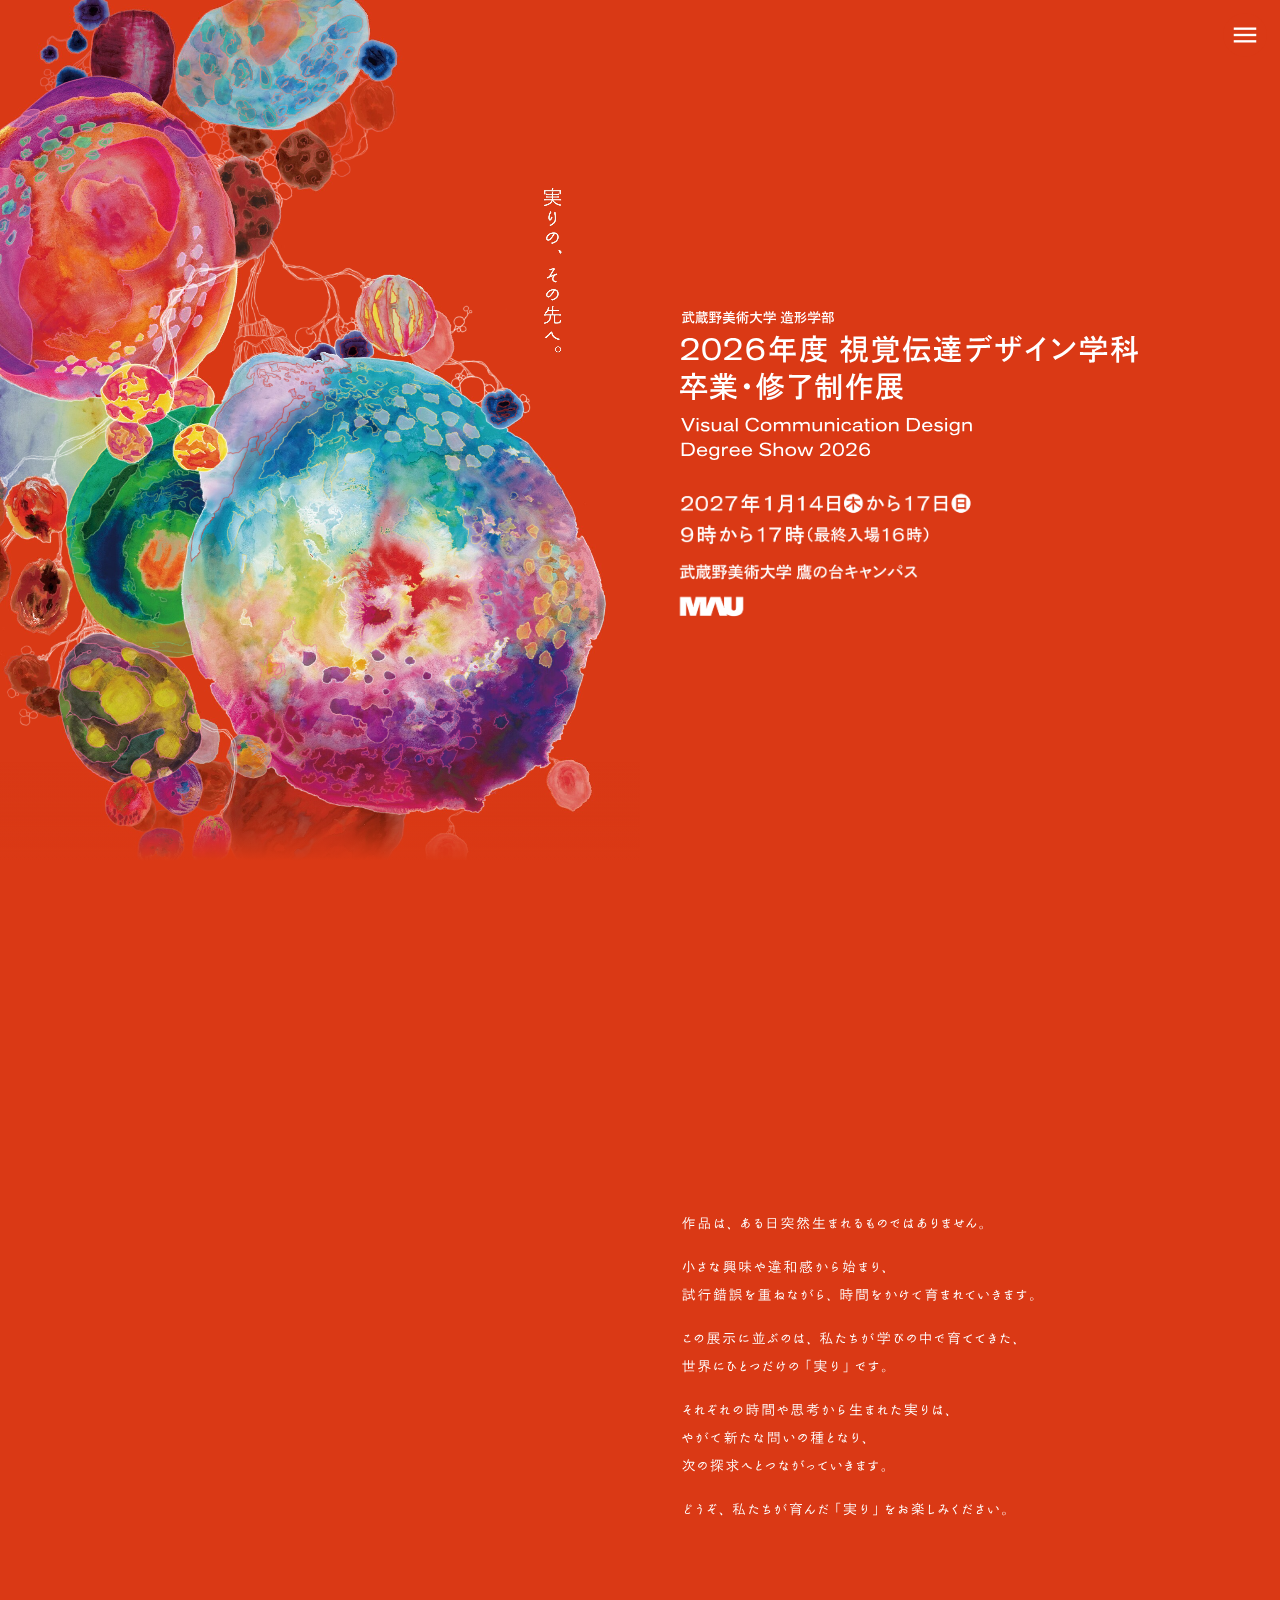
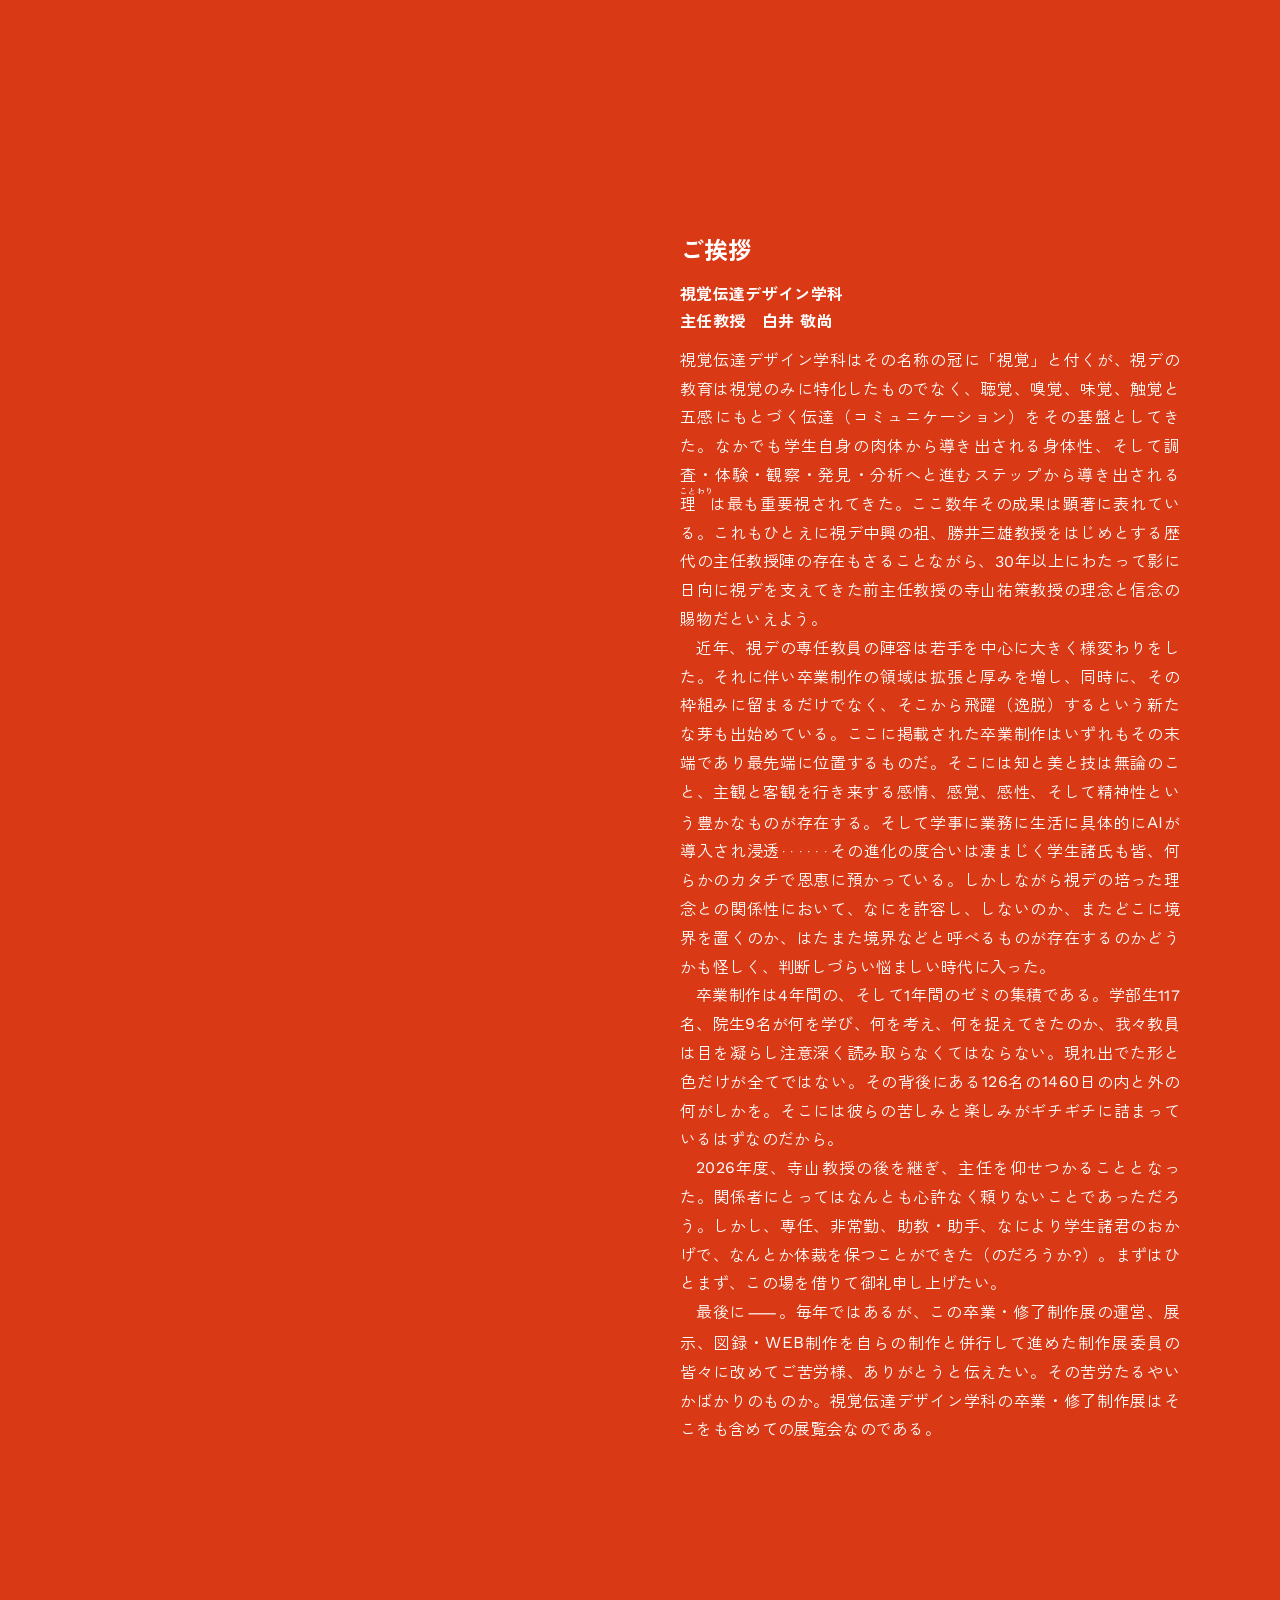
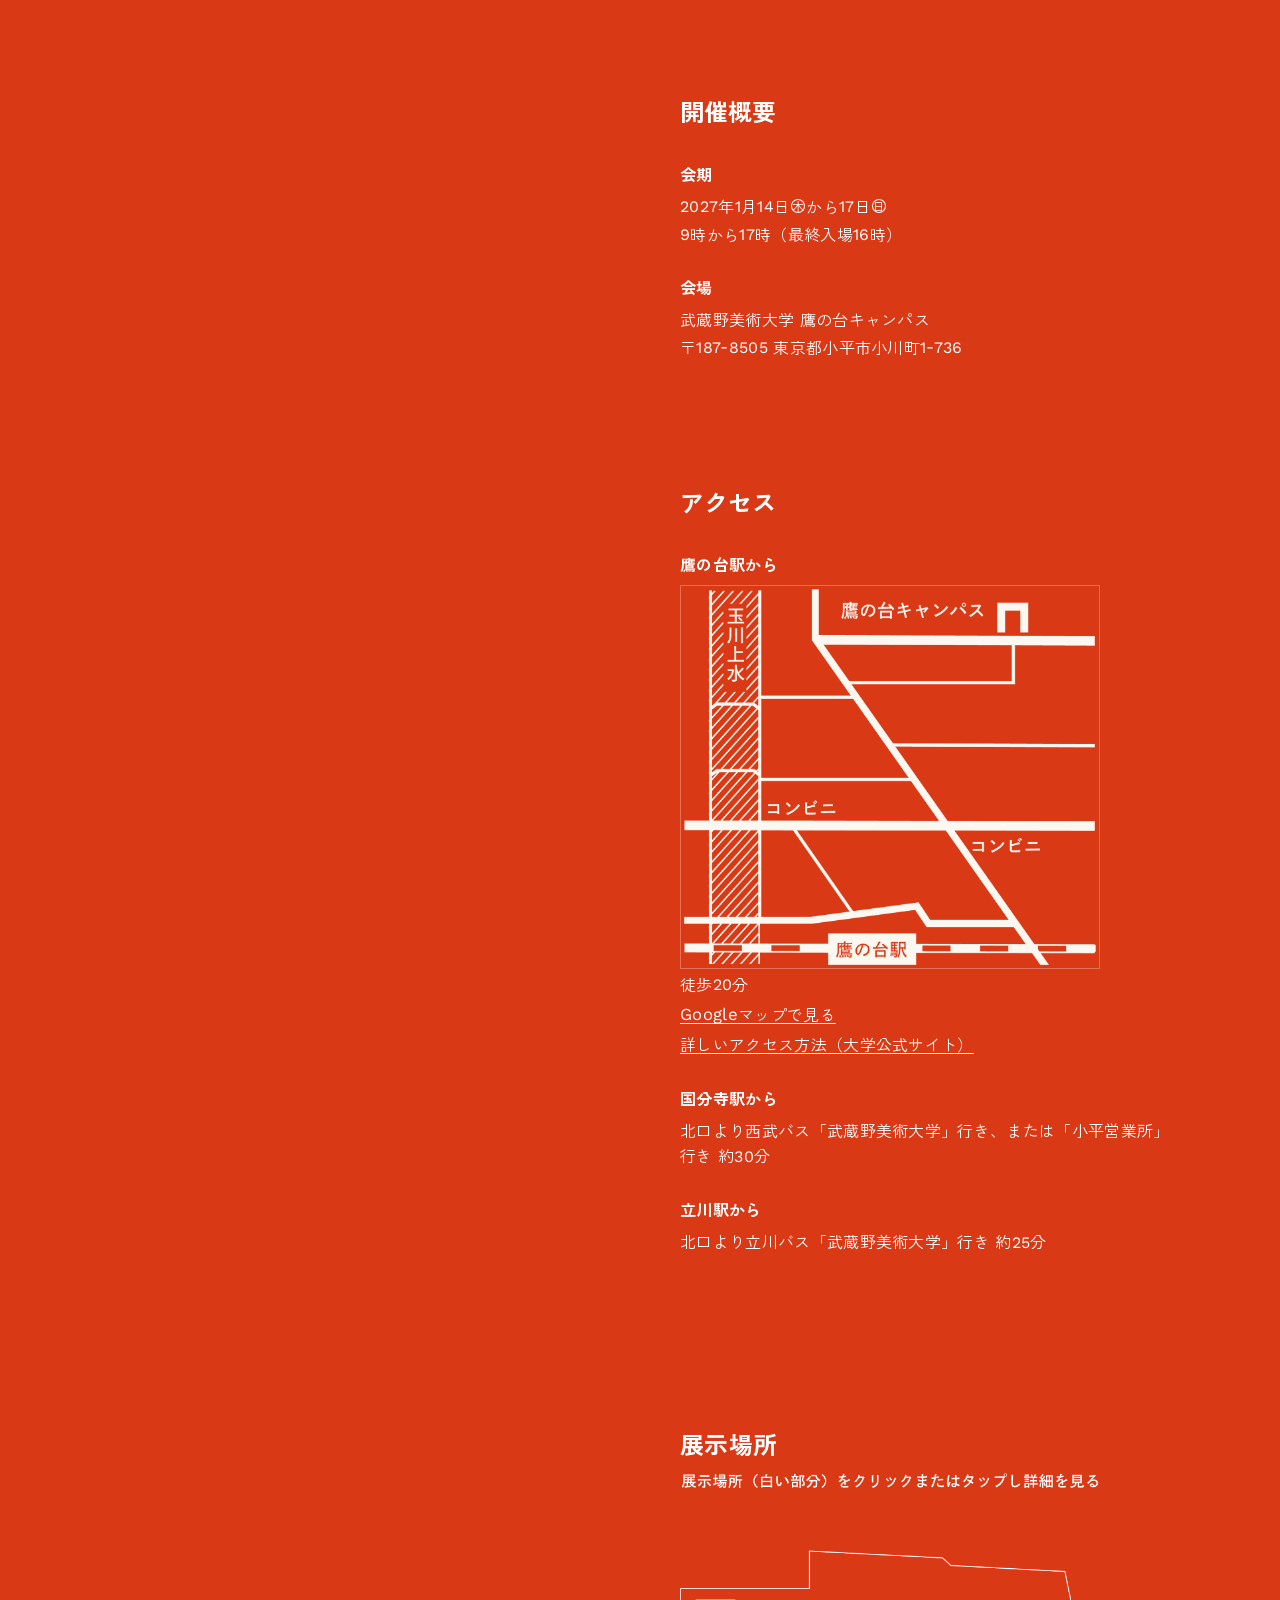
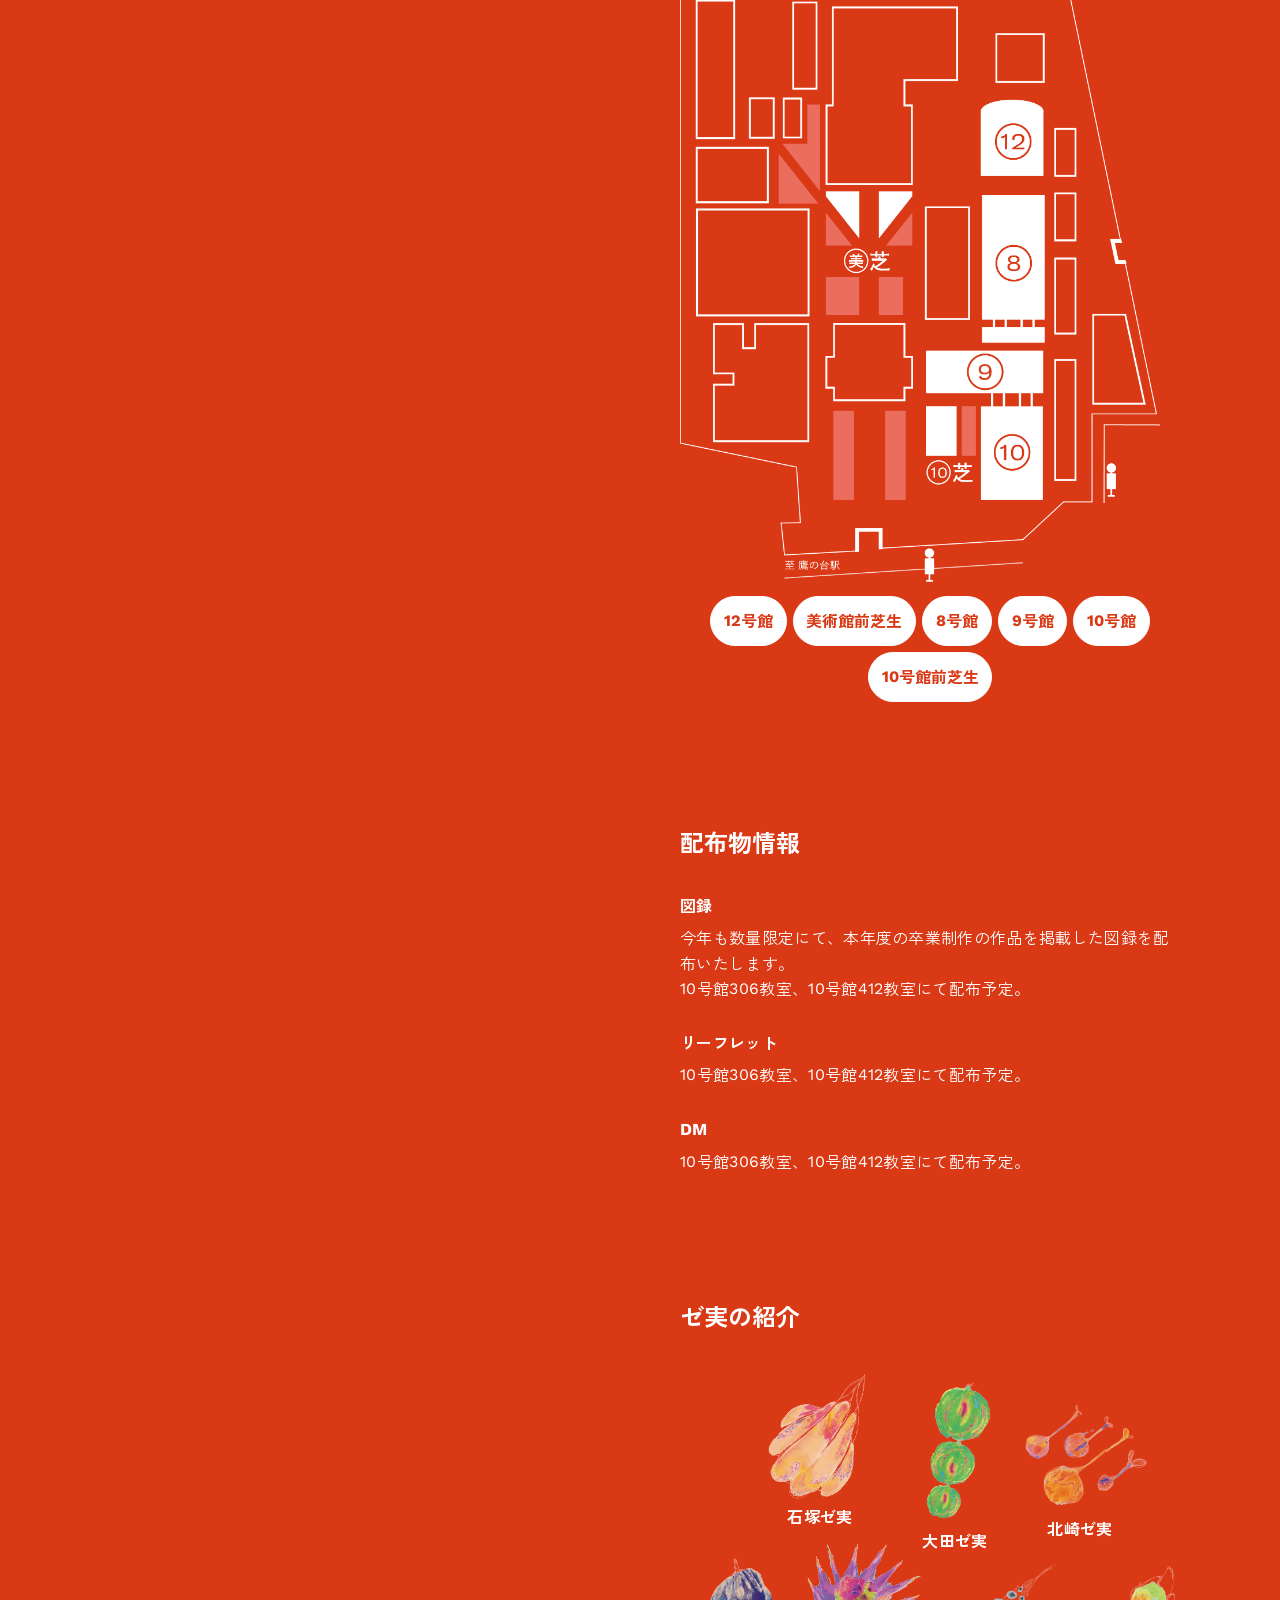
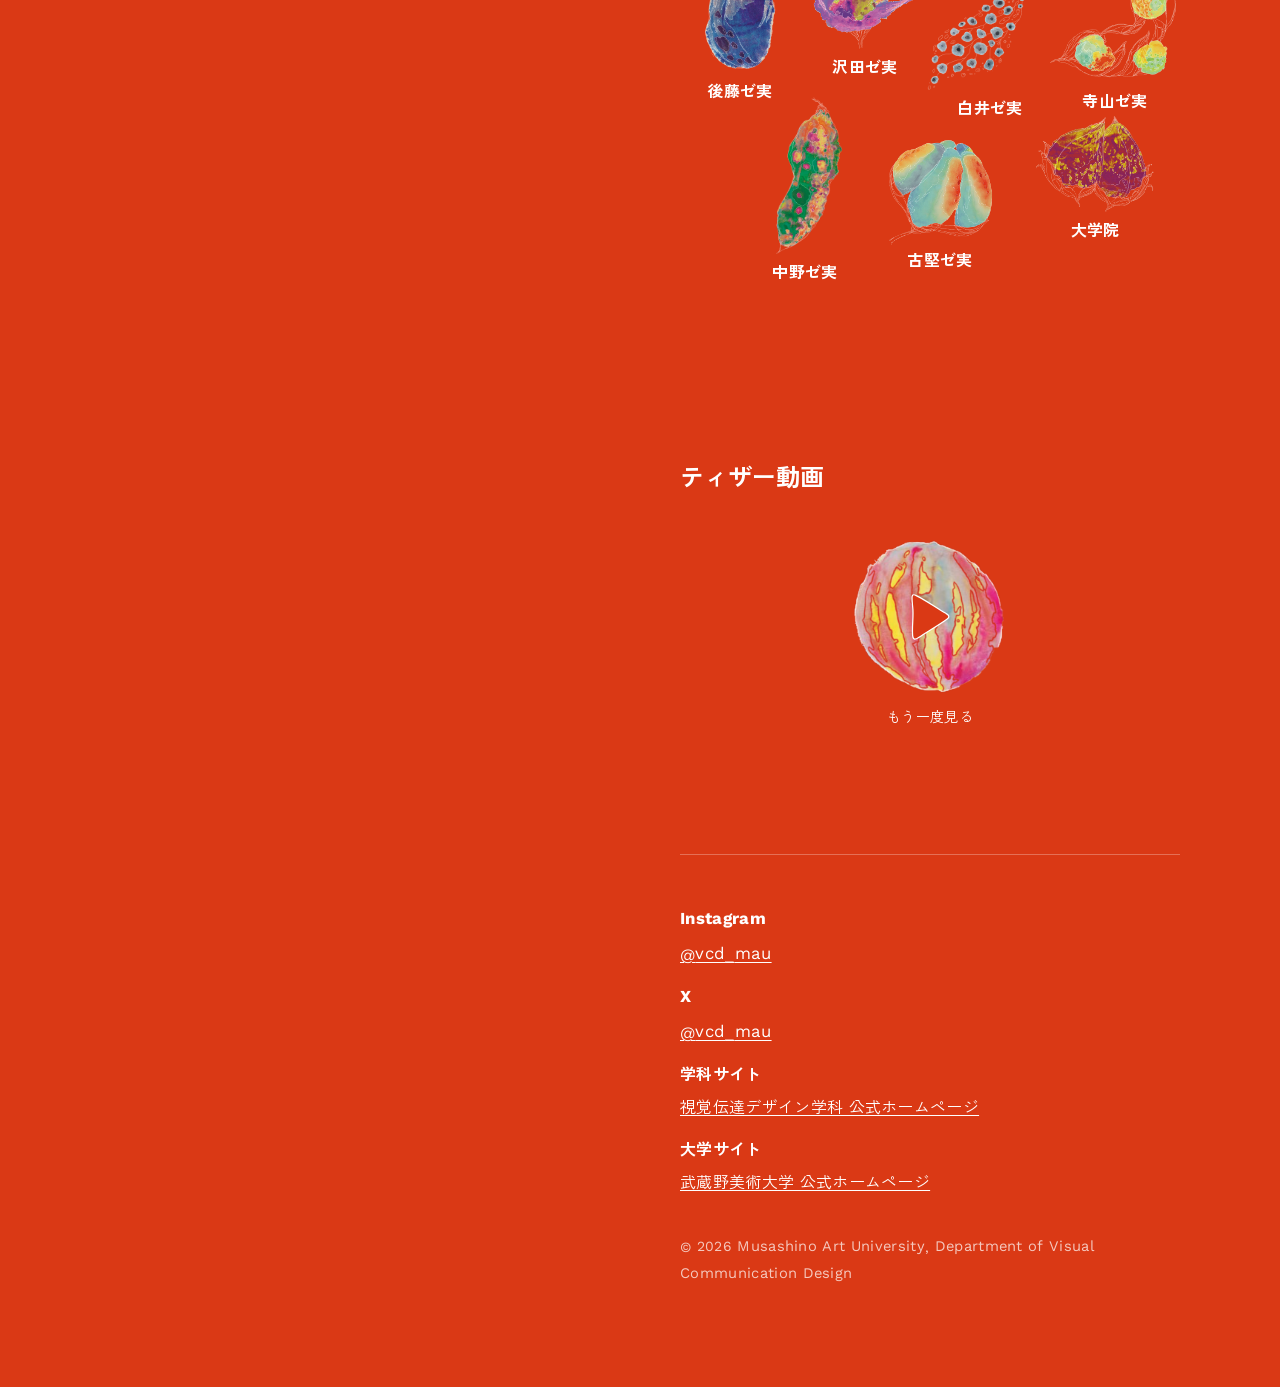
==== production/index.html @ ae5821a9 "Add production preview under subdirectory" ====
<!DOCTYPE html>
<html lang="ja">
<head>
<meta charset="UTF-8">
<meta name="viewport" content="width=device-width, initial-scale=1">
<title>2026年度 視覚伝達デザイン学科 卒業・修了制作展 | 武蔵野美術大学</title>
<meta name="description" content="武蔵野美術大学 造形学部 視覚伝達デザイン学科 2026年度 卒業・修了制作展「実りの、その先へ。」2027年1月14日㊍から17日㊐。9時から17時（最終入場16時）。鷹の台キャンパス。">
<link rel="icon" href="assets/img/favicon.png" type="image/png">
<link rel="apple-touch-icon" href="assets/img/favicon.png">
<meta name="theme-color" content="#da3915">

<!-- OGP -->
<meta property="og:type" content="website">
<meta property="og:title" content="2026年度 視覚伝達デザイン学科 卒業・修了制作展">
<meta property="og:description" content="実りの、その先へ。2027年1月14日㊍から17日㊐。武蔵野美術大学 鷹の台キャンパス">
<meta property="og:image" content="assets/img/ogp.png?v=20261105"><!-- 2026-10-28：最終版の KV（studio-embed/home/ogp-v5.html → ogp-v5.png）。本番では絶対 URL にする -->

<link rel="preconnect" href="https://fonts.googleapis.com">
<link rel="preconnect" href="https://fonts.gstatic.com" crossorigin>
<link href="https://fonts.googleapis.com/css2?family=Work+Sans:ital,wght@0,400;0,600;0,700;1,600&family=Zen+Kaku+Gothic+New:wght@400;500;700&display=swap" rel="stylesheet">
<link rel="stylesheet" href="https://cdnjs.cloudflare.com/ajax/libs/font-awesome/6.7.2/css/all.min.css" crossorigin="anonymous" referrerpolicy="no-referrer">
<!-- ?v= はキャッシュよけ（CSS・JS を変えたら上げる。works/ のページは studio-embed/local/page.template.html） -->
<link rel="stylesheet" href="assets/style.css?v=20261121f">
<!-- KV の文字（キャッチ・大学名・タイトル・MAU ロゴ）を最初の描画から隠しておく。
     表示は kv.js が KV のアニメーションに合わせて行う。kv.js が動かなかったときのため 10 秒で必ず出す -->
<script>
  document.documentElement.classList.add('js-intro');
  addEventListener('DOMContentLoaded', function () {
    const fallback = () => setTimeout(function () { document.documentElement.classList.add('intro-fallback'); }, 10000);
    const intro = document.getElementById('motion-intro');
    if (intro && intro.open) intro.addEventListener('close', fallback, { once: true }); else fallback();
  });
</script>
<!-- トップの切り替え（2026-10-28 整理。クエリ名はスイッチャーの行名、値はボタンの表示と同じ）
       ?layout=1a / 1b（1 列。KV 小 / 大）/ 2a〜2e（既定 2c。2026-10-29 に 1b から 2b、10-31 に 2c へ）（左右分け＝Miro の d1〜d4。2026-10-31 に 2c＝2b の展覧会名のブロックを右の列の左端へ寄せた版＝data-kvd 5 を差し込み、元の 2c・2d は 2d・2e に）。2026-10-28 に 2a・2b を入れ替え（2a＝絵を収める＝data-kvd 2、2b＝絵が大きい＝data-kvd 1。上の段が収める、下の段が大きいにそろえるため）
       ?kv-fade=no / 1（既定 no、Template 2 は 1。2026-10-29 に 1 にしたのを 10-31 に戻した）・ ?kv-anim=no / 1 / 2（既定 2。2026-10-29 に 1 から変えた）・ ?fruit-anim=1 / 2 / 3（ゼミ一覧の実。seminars/embed.html が読む）・ ?fruit-deco=no / 1（Template 1 の既定はスマホのみ、Template 2 は 1）・ ?works=no / 1（作品・展示場所のセクション）・ ?campus-map=no / 1（ゼミ一覧の下のキャンパスマップ）・ ?access-map=1 / 3 / 4 / 5（アクセスの地図。番号は Teams（SharePoint サイン班/サイン制作物/MAP）の「武蔵美への地図」の版。3＝右のコンビニの文字を道路の下に移した版、4＝それに西武国分寺線と玉川上水沿いの道の交わりの細い線を足した版（サイン班）。既定 4。2026-10-29、4 は 11-01、5 は 11-02）・ ?greeting=1 / 2 / 3（既定 1。2026-10-29 に 3 から）・ ?statement=edge / left / center（ステートメントの画像。既定 edge（10-31 に left から）。edge＝左揃えの画像をセクションの左端（見出しの左端）に置く。2026-10-29、edge は 10-30）・ ?white=1〜3
       ?design= は作品ページと共通の案（A〜D）。指定があればそれを使う。html に data-design などを付け、style.css が効く -->
<script>
  (function () {
    var p = new URLSearchParams(location.search), h = document.documentElement.dataset;
    // ?template=1 / 2（組み合わせの型。2026-10-29）：1＝既定の組み合わせ（layout 2c・KV fade なし・Fruit deco なし・ステートメント左端・ご挨拶 1）、2＝layout 1b・KV fade あり・Fruit deco あり・ステートメント中央・ご挨拶 2。ほかの指定があればそちらが優先
    var t2 = ['3', '4'].includes(p.get('template')), simple = ['2', '4'].includes(p.get('template'));
    var lay = p.get('layout') || (t2 ? '1b' : '2c'); // 既定 2c（2026-10-31 に 2b から）
    var one = { '1a': 'a', '1b': 'b' }[lay], two = { '2a': '2', '2b': '1', '2c': '5', '2d': '3', '2e': '4' }[lay] || '1';
    var d = (p.get('design') || (one ? 'c' : 'd')).toLowerCase();
    if (d !== 'a') h.design = d;
    if (one) h.kv1 = one;
    if (d === 'd') h.kvd = two;
    h.statementSize = ['smallest', 'small', 'normal'].includes(p.get('statement-size')) ? p.get('statement-size') : 'smallest';
    var st = p.get('statement') || (t2 ? 'center' : 'edge'); if (st !== 'center') h.statement = 'edge'; // ステートメントは左端が既定（2026-10-31。?statement=left で本文の左端、center で中央）
    var hs = p.get('heading-size'); h.headingSize = ['tiny', 'small', 'normal', 'large'].includes(hs) ? hs : 'normal'; // 既定は標準（2026-11-08。最新・最新（待機なし）も 1列案と同じ）
    var g = p.get('greeting') || ''; h.greet = /^[123]$/.test(g) ? g : (t2 ? '2' : '1'); // 既定 1（2026-10-29 に 3 から変えた）。Template 2 は 2
    if ((p.get('kv-fade') || (t2 ? '1' : 'no')) !== 'no') h.kvfade = '2'; // 既定は Template 1 で なし、2 で あり（2026-10-31）
    h.kvorder = '2'; // 開催情報を先、キャッチを後に固定
    var an = p.get('kv-anim') || (simple ? 'no' : '2'); if (an === 'no') h.kvanim = '0'; else if (an !== '1') h.kvanim = an === '3' ? '3' : '2';
    h.kvSpeed = p.get('kv-speed') === 'slow' ? 'slow' : 'fast';
    // 装飾は実際のレイアウトに合わせ、1列では表示・2列では非表示を既定にする。
    h.pcDeco = ['1', 'no'].includes(p.get('fruit-deco')) ? p.get('fruit-deco') : 'no';
    h.mobileDeco = ['1', 'no'].includes(p.get('mobile-fruit-deco')) ? p.get('mobile-fruit-deco') : '1';
    var twoColumn = matchMedia('(min-width: 1001px)');
    var updateDecoVisibility = function () { var isTwo = h.design === 'd' && twoColumn.matches; h.decoVisible = (isTwo ? h.pcDeco : h.mobileDeco) === 'no' ? '0' : '1'; };
    updateDecoVisibility(); twoColumn.addEventListener('change', updateDecoVisibility);
    // 旧 works の指定も読みつつ、配置と操作を独立して選ぶ。
    var legacyWorks = p.get('works');
    var requestedFruitLayout = p.get('fruit-layout');
    var fruitLayout = requestedFruitLayout === 'grid' ? 'grid5' : requestedFruitLayout === 'grid2' ? 'grid3' : requestedFruitLayout === 'long' ? 'longlong' : (['no', 'scatter', 'grid3', 'grid4', 'grid5', 'longshort', 'longlong'].includes(requestedFruitLayout) ? requestedFruitLayout : ({ no: 'no', intro: 'longlong', 'intro-grid': 'grid5' }[legacyWorks] || 'scatter'));
    var fruitAction = ['none', 'works', 'short', 'linked'].includes(p.get('fruit-action')) ? p.get('fruit-action') : ({ '1': 'works', intro: 'none', 'intro-short': 'short', 'intro-grid': 'short' }[legacyWorks] || 'linked');
    if ((one || ['longshort', 'longlong'].includes(fruitLayout)) && fruitAction === 'linked') fruitAction = 'none';
    var hoverDefault = ({ none: 'none', works: 'none', short: 'short', linked: 'linked' })[fruitAction];
    var clickDefault = ({ none: 'none', works: 'works', short: 'none', linked: 'mobile' })[fruitAction];
    var fruitHover = ['none', 'short', 'linked'].includes(p.get('fruit-hover')) ? p.get('fruit-hover') : hoverDefault;
    var fruitClick = ['none', 'works', 'short', 'seminar', 'mobile'].includes(p.get('fruit-click')) ? p.get('fruit-click') : clickDefault;
    if ((one || ['longshort', 'longlong'].includes(fruitLayout)) && fruitHover === 'linked') fruitHover = 'none';
    h.fruitLayout = fruitLayout; h.fruitHover = fruitHover; h.fruitClick = fruitClick;
    if (fruitLayout === 'no') h.noworks = '';
    if (['longshort', 'longlong'].includes(fruitLayout)) h.worksIntro = '1';
    if (fruitHover === 'short' || fruitClick === 'short') h.worksShort = '1';
    if (['grid3', 'grid4', 'grid5'].includes(fruitLayout)) h.worksGrid = '1';
    if (fruitHover === 'linked' || fruitClick === 'seminar' || fruitClick === 'mobile') h.worksLinked = '1';
    if (p.get('campus-map') === 'no') h.nocampus = '';
    h.videoStyle = p.get('video-style') === 'thumbnail' ? 'thumbnail' : 'fruit';
    h.catalogPhoto = 'no';
    // Template 1 は動画あり、Template 2 はなし。明示的な指定を優先。
    var mv = p.get('motion-video');
    if (!['1', 'no'].includes(mv)) mv = simple ? 'no' : '1';
    if (mv === '1') h.motionVideo = '1';
    var w = p.get('white') || (t2 ? '2' : '1'); if (/^[123]$/.test(w)) h.white = w;
    // 比較案1と新しい赤を既定にする。従来値は ?top-layout=2（文字組み「初期」。旧 0 も可）/ ?bg=1 で明示する。
    // ?top-layout=3 は「2列整理」でラベル（左の列）を右揃えにする案（2026-11-08）。
    if (p.get('bg') === '3') h.bg = '3'; else if (p.get('bg') !== '1') h.bg = '2';
    if (!['0', '2'].includes(p.get('top-layout'))) h.topLayout = '1';
    // 文字組みの既定：最新・最新（待機なし）は「2列整理・右揃え」（3）、1列案は「2列整理」（1）（2026-11-08）
    { var tl = p.get('top-layout') || (t2 ? '1' : '3'); if (tl === '3') h.layoutLabel = 'right'; }
    // 最新と最新（待機なし）は2列・右揃え、1列案は丸ボタンを既定にする。
    { var cb = p.get('campus-btn'); h.campusBtn = ['no', 'round', 'grid', 'grid-fit', 'fill-full', 'fill', 'edge'].includes(cb) ? cb : (t2 ? 'round' : 'fill'); }
  })();
</script>
</head>

<body class="home">


<!-- ============================================================
     Header : ハンバーガー（固定）
     ============================================================ -->
<header class="site-header">
  <button class="menu-btn" id="menuBtn" type="button"
          aria-controls="sidebar" aria-expanded="false" aria-label="メニューを開く">
    <i class="fa-solid fa-bars menu-btn__icon" aria-hidden="true"></i>
  </button>
</header>

<!-- ============================================================
     Sidebar : 右から出し入れするナビゲーション
     ============================================================ -->
<div class="scrim" id="scrim" hidden></div>

<nav class="sidebar" id="sidebar" aria-label="サイト内ナビゲーション" aria-hidden="true">
  <button class="sidebar__close" id="closeBtn" type="button" aria-label="メニューを閉じる">
    <svg viewBox="0 0 24 24" aria-hidden="true"><path d="M5 5l14 14M19 5L5 19"/></svg>
  </button>
  <ul class="sidebar__list">
    <li>
      <a href="#kv">トップ</a>
      <ul class="sidebar__sub">
        <li><a href="#greeting">ご挨拶</a></li>
        <li><a href="#outline">開催概要</a></li>
        <li><a href="#access">アクセス</a></li>
        <li><a href="#home-campus">展示場所</a></li>
        <li><a href="#handouts">配布物情報</a></li>
        <li><a href="#seminar-introduction">ゼミの紹介</a></li>
        <li><a href="#video">ティザー動画</a></li>
      </ul>
    </li>
  </ul>
</nav>

<!-- サイドバー（studio-embed/home-b/sidebar-embed.html。STUDIO と同じ埋め込み。閉じるボタン・ゼミの線画アイコン・押したときの演出つき。全デザイン共通）。
     印の間は build-local.mjs が書き換える。手で直さない。上の A のハンバーガーとサイドバーは style.css で隠している（2026-10-27〜） -->
<!-- sidebar-b:start -->
<div class="sidebar-b">
<!-- サイドバー（埋め込み）。全ページ・全デザイン共通（2026-10-27〜。それまでは Home B・C だけ）。STUDIO の要素では閉じるアイコンが本番で出ず、ゼミのアイコンも付けられず、クリック後の演出も挟めないので、ハンバーガー・パネル・リンクを丸ごとここで作る。
     ローカル（web/src/index.html と works/ のページ）にも同じものを入れる（build-local.mjs。印（studio-only）の付いた行は外す。環境の違いは ROUTES・SRC・VIEW・ENV だけ）
     STUDIO 側：位置=固定・上 0・左 0・幅 100%・高さ auto・重なり 50。高さは中身に合わせて STUDIO が変える
       閉じているとき 64px の帯（ハンバーガーの分）／開いているとき 画面（モニタ）の高さ
     ゼミを押すと：アイコンが画面の中央で中くらいになる → にじみの絵が出る → 画面いっぱいに広がる → 赤地へフェード → 作品一覧へ移動
     状態のクラス（is-tall / is-open / is-closing / is-fx）と変数は .sbx に付ける（ページの html は汚さない。CSS のネスト）
     ※ textarea 以外に波かっこ2つを書かないこと（STUDIO に置き換えられる） -->
<textarea id="q-url" hidden></textarea>
<textarea id="q-white" hidden></textarea>
<script>
  // ローカル：STUDIO が置き換える値（ページの URL とクエリ）を、ページの URL から上の textarea に入れる
  (() => { const p = new URLSearchParams(location.search); document.querySelectorAll('textarea[id^="q-"]').forEach((t) => { const k = t.id.slice(2); t.value = k === 'url' ? location.href : (p.get(k) || ''); }); })();
</script>
<link href="https://fonts.googleapis.com/css2?family=Material+Symbols+Outlined:opsz,wght,FILL,GRAD@24,400,0,0&display=block" rel="stylesheet">
<style>
  /* 白（?white=1〜3。2 が既定）。STUDIO の iframe の中ではここで決める。ローカルではページの style.css と同じ値 */
  :root { --paper-rgb: 253 252 248; }
  :root[data-white="1"] { --paper-rgb: 255 255 255; }
  :root[data-white="3"] { --paper-rgb: 251 248 241; }
  .sbx {
    --bg: var(--c-bg, #bd3124); --panel: var(--c-sidebar, var(--c-bg, #bd3124)); /* 2026-10-29 にページ背景と同じ色に（それまで #a32718） */ --w: 230px; /* 2026-10-28 に 320px から 192px（6 割）→ 狭すぎたので 1.2 倍の 230px に */
    /* 白（文字）：ページのトークンがあればそれ、無ければ既定の暖色の白 */
    --white: rgb(var(--paper-rgb, 253 252 248));
    color: var(--white); font-family: "Work Sans", "Zen Kaku Gothic New", sans-serif; font-weight: 400; letter-spacing: 0; -webkit-tap-highlight-color: transparent;
    #root { position: relative; height: 64px; }
    /* 先に高さだけ伸ばし（is-tall）、STUDIO が枠を伸ばし終えてからスライドする（is-open）。同時にやると、伸びていく枠でパネルが上から切れて見える
       状態のクラスは body ではなく埋め込みの要素に付ける：STUDIO の埋め込みは body の中が変わると高さの通知を 400ms 待たせる（MutationObserver）が、
       高さの変化（ResizeObserver）だけなら 5ms 後に通知される。演出中（is-fx）はパネルを閉じても高さを保つ */
    &.is-tall #root, &.is-fx #root { height: var(--h); }
    .ms { font-family: "Material Symbols Outlined"; font-weight: normal; font-style: normal; line-height: 1; letter-spacing: normal; text-transform: none; white-space: nowrap; direction: ltr; -webkit-font-smoothing: antialiased; }
    button { all: unset; cursor: pointer; }
    button:focus-visible, a:focus-visible { outline: 2px solid var(--white); outline-offset: 3px; }

    /* ハンバーガー（上 20・右 20・30px）。白地（作品ページの B〜D）の上でも見えるよう、ページと同じ赤の丸を敷く（赤地では溶け込む） */
    #burger { position: absolute; top: 13px; right: 13px; width: 44px; height: 44px; display: grid; place-items: center; font-size: 30px; background: var(--bg); border-radius: 50%; }
    /* パネルの外（クリックで閉じる）。開いているあいだだけ */
    /* 開いているあいだ、ページに薄い黒をかける。押す（タップ）と閉じる（2026-10-28） */
    #sbScrim { position: absolute; inset: 0; background: rgb(0 0 0 / .35); opacity: 0; pointer-events: none; transition: opacity .3s; }
    &.is-open #sbScrim { opacity: 1; pointer-events: auto; }
    /* パネル：右からスライド */
    #panel {
      position: absolute; top: 0; right: 0; width: var(--w); height: 100%; box-sizing: border-box; overflow-y: auto;
      padding: 18px 36px 40px; background: var(--panel); display: flex; flex-direction: column; gap: 28px;
      transform: translateX(100%); transition: transform .3s ease-out; visibility: hidden;
    }
    &.is-open #panel { transform: none; visibility: visible; }
    &.is-closing #panel { visibility: visible; }
    /* 閉じるボタン：パネルの右上に浮かせる（ハンバーガーと同じ位置。2026-10-27） */
    #close { position: absolute; top: 13px; right: 13px; width: 44px; height: 44px; display: grid; place-items: center; font-size: 28px; }
    #panel { padding-top: 26px; } /* 72px → 26px（2026-10-28「上のマージンが大きい」）。閉じるボタンは右上に浮いているので、左の文字とは重ならない */
    .group { display: flex; flex-direction: column; gap: 10px; }
    .group > a { font-size: 20px; line-height: 1.4; }
    /* 子の項目の字下げ：ゼミのアイコン（28px＋間 10px）が親（トップ・作品一覧）の左端に来る幅。両方のグループで文字の左端をそろえる（2026-10-27） */
    .items { display: flex; flex-direction: column; gap: 6px; padding-left: 0; }
    .items a { font-size: 16px; line-height: 1.6; }
    .items.sem { gap: 8px; }
    a { color: var(--white); text-decoration: none; align-self: flex-start; } /* 下線は 2026-10-29 に全パターンでやめた */
    .sem a { display: flex; align-items: center; gap: 10px; text-decoration: none; }
    /* アイコン：トップの子項目もゼミも同じ 28px。字下げなし（親の左端からアイコン、その右に文字） */
    .sem .icon { width: 28px; height: 28px; flex: none; object-fit: contain; }
    .icon, .sep { opacity: .8; }
    @media (hover: hover) { a:hover { opacity: 1; color: rgb(var(--paper-rgb, 253 252 248) / .65); } }

    /* サイドバーの 3 パターン（?sidebar=1〜3。2 が既定。2026-10-28。切り替えの Sidebar の行）
       1：文字だけ（子の項目は少し右に下げる。ゼミを押したときの演出もなし）／2：上の項目は中黒（文字の「・」。2026-10-31 まで手書きっぽい形）・ゼミは線画アイコン／3：線画アイコン（上の項目もゼミも）。2026-10-28 に 1 と 3 を入れ替え */
    /* 上の項目の中黒は文字の「・」（2026-10-31。それまでは手書きっぽい形の SVG を 5 つ。元は scratchpad に控えた）。幅 28px の真ん中に置き、ゼミのアイコン（14px＋左右 7px）と中心・文字の頭をそろえる */
    .dot { display: none; width: 28px; flex: none; font-style: normal; text-align: center; line-height: 1; }
    .dot::before { content: "・"; }
    &[data-sb="2"] .icon { display: none; }
      &[data-sb="2"] #top-items .dot { display: block; width: 1em; }
    &[data-sb="2"] .sem a { gap: 0; }
    &[data-sb="2"] .items { padding-left: 1.2em; }
    /* 4〜6（2026-10-29。Miro の案。色は 1〜3 と同じ）。どれも下線なし
       4：1 と同じく文字だけで、トップと作品・展示場所のあいだに実のアイコンを 1 つ（.sep）
       5：ゼミは出さず、トップの子項目を大きくして親と同じ並びに。項目の上に線画アイコン
       6：5 を中央揃え */
    .sep { display: none; }
    &[data-sb="1"] :is(.icon, .dot) { display: none; }
    &[data-sb="1"] .sem a { gap: 0; }
    &[data-sb="1"] .items { padding-left: 1.6em; gap: 10px; }
    &[data-sb="1"] .sep { display: block; width: 26px; height: 26px; object-fit: contain; align-self: center; margin: 8px 0; }
    &:is([data-sb="4"], [data-sb="5"]) {
      .group ~ .group { display: none; } /* ゼミの一覧は出さない（あいだに .sep があるので + ではなく ~） */
      .dot { display: none; }
      .group, .items { gap: 16px; }
      .items { padding-left: 0; }
      #top-items a { flex-direction: column; align-items: flex-start; gap: 16px; font-size: 20px; line-height: 1.4; }
      #top-items .icon { width: 22px; height: 22px; }
    }
    &[data-sb="5"] {
      .group, .items { align-items: center; }
      a, #top-items a { align-self: center; align-items: center; text-align: center; }
    }
    /* 共有された中央揃え案：文字は20px、間の実は16px・不透明度80%。 */
    &[data-sb="5"] {
      --w: max-content;
      #panel { max-width: 100vw; padding: 70px 48px 40px; }
      .group, .items { gap: 20px; }
      .group > a, #top-items a { font-size: 20px; font-weight: 700; }
      #top-items a { gap: 20px; }
      #top-items .icon { width: 16px; height: 16px; opacity: .8; }
    }
    @media (max-width: 690px) {
      &[data-sb="5"] {
        #panel { padding-inline: 36px; }
        .group > a, #top-items a { font-size: 18px; }
      }
    }
    /* 演出 */
    #fx { position: fixed; inset: 0; pointer-events: none; visibility: hidden; }
    #fx.on { visibility: visible; pointer-events: auto; }
    #fx .bg { position: absolute; inset: 0; background: var(--bg); opacity: 0; }
    #fx img { position: absolute; left: 0; top: 0; transform-origin: 0 0; will-change: transform, opacity; }
  }
</style>
<div class="sbx" id="sbx">
<div id="root">
  <button id="burger" class="ms" aria-label="メニューを開く" aria-expanded="false" aria-controls="panel">menu</button>
  <div id="sbScrim"></div>
  <nav id="panel" aria-label="サイトメニュー" aria-hidden="true">
    <button id="close" class="ms" aria-label="メニューを閉じる">close</button>
    <div class="group">
      <a data-to="top" href="#">トップ</a>
      <!-- トップの子項目にも線画アイコン（ゼミと同じ描き味。top-icons/draw.html で描いた PNG を build が埋め込む。2026-10-27） -->
      <div class="items sem" id="top-items">
        <a data-hash="greeting" href="#"><img class="icon" data-icon="greeting" alt=""><i class="dot"></i><span>ご挨拶</span></a>
        <a data-hash="outline" href="#"><img class="icon" data-icon="outline" alt=""><i class="dot"></i><span>開催概要</span></a>
        <a data-hash="access" href="#"><img class="icon" data-icon="access" alt=""><i class="dot"></i><span>アクセス</span></a>
        <a data-hash="home-campus" href="#"><img class="icon" data-icon="works" alt=""><i class="dot"></i><span>展示場所</span></a>
        <a data-hash="handouts" href="#"><img class="icon" data-icon="handouts" alt=""><i class="dot"></i><span>配布物情報</span></a>
        <a data-hash="seminar-introduction" href="#"><img class="icon" data-icon="seminar" alt=""><i class="dot"></i><span>ゼ実の紹介</span></a>
        <a data-hash="video" href="#"><img class="icon" data-icon="video" alt=""><i class="dot"></i><span>ティザー動画</span></a>
      </div>
    </div>
      <div class="group" id="sidebar-works" style="display:none"><a data-to="works" href="#">作品一覧</a></div>
  </nav>
</div>
<div id="fx"><div class="bg"></div></div>
</div>
<script>
(() => {
  // サイドバーのパターン（?sidebar=1〜6。2 が既定。4〜6 は 2026-10-29）。URL に無ければ前に選んだもの（sessionStorage。STUDIO は埋め込みのドメインで全ページ共通）
  const SB = (() => {
    let v = ''; try { v = new URL(document.getElementById('q-url').value.trim()).searchParams.get('sidebar') || ''; } catch (e) {}
    try { if (/^[1-5]$/.test(v)) sessionStorage.setItem('vcd2026-sidebar-v2', v); else v = sessionStorage.getItem('vcd2026-sidebar-v2') || ''; } catch (e) {}
    return /^[1-5]$/.test(v) ? v : '5';
  })();
  document.getElementById('sbx').dataset.sb = SB;
  // 白の案（?white=1〜3。STUDIO が textarea に入れる。ローカルは ENV）
  { let w = (document.getElementById('q-white') || {}).value || ''; try { const u = new URL(document.getElementById('q-url').value.trim()), last = u.pathname.replace(/\/$/, '').split('/').pop(), home = !/^(?:work|works|teaser)(?:[.-]|$)/.test(last); if (!/^[123]$/.test(w.trim())) w = u.searchParams.get('white') || (home && !['3','4'].includes(u.searchParams.get('template')) ? '1' : '2'); } catch (e) {} if (/^[123]$/.test(w.trim())) document.documentElement.dataset.white = w.trim(); }
  // slug, 名前。線画アイコンとにじみ＋線画の絵（作品一覧ブロックと同じ素材）の URL は SRC（環境で違う。build が入れる）
  const SEMINARS = [['ishizuka', '石塚ゼミ'], ['shirai', '白井ゼミ'], ['sawada', '沢田ゼミ'], ['terayama', '寺山ゼミ'], ['nakano', '中野ゼミ'], ['goto', '後藤ゼミ'], ['furugen', '古堅ゼミ'], ['kitazaki', '北崎ゼミ'], ['ota', '大田ゼミ'], ['in', '大学院']];
  const SRC = {"icon":{"ishizuka":"assets/img/seminars/ishizuka-emoji.png?v=1102","shirai":"assets/img/seminars/shirai-emoji.png?v=1102","sawada":"assets/img/seminars/sawada-emoji.png?v=1102","terayama":"assets/img/seminars/terayama-emoji.png?v=1102","nakano":"assets/img/seminars/nakano-emoji.png?v=1102","goto":"assets/img/seminars/goto-emoji.png?v=1102","furugen":"assets/img/seminars/furugen-emoji.png?v=1102","kitazaki":"assets/img/seminars/kitazaki-emoji.png?v=1102","ota":"assets/img/seminars/ota-emoji.png?v=1102","in":"assets/img/seminars/in-emoji.png?v=1102"},"pic":{"ishizuka":"assets/img/seminars/seminar-ishizuka.webp?v=1030","shirai":"assets/img/seminars/seminar-shirai.webp?v=1030","sawada":"assets/img/seminars/seminar-sawada.webp?v=1030","terayama":"assets/img/seminars/seminar-terayama.webp?v=1030","nakano":"assets/img/seminars/seminar-nakano.webp?v=1030","goto":"assets/img/seminars/seminar-goto.webp?v=1030","furugen":"assets/img/seminars/seminar-furugen.webp?v=1030","kitazaki":"assets/img/seminars/seminar-kitazaki.webp?v=1030","ota":"assets/img/seminars/seminar-ota.webp?v=1030","in":"assets/img/seminars/seminar-in.webp?v=1030"},"top":{"greeting":"[data-uri]","outline":"[data-uri]","access":"[data-uri]","works":"[data-uri]","handouts":"[data-uri]"}};       // { icon: { slug: URL }, pic: { slug: URL }, top: { セクション: data URL } }
  document.querySelectorAll('#top-items [data-icon]').forEach((im) => { im.src = SRC.top[im.dataset.icon] || SRC.top.works; });
  // 4〜6 は実の絵（ゼミの線画アイコン）を使う：4 はあいだに白井ゼミの実を 1 つ、5・6 は上の項目にそれぞれの実（Miro の案の並び）
  const FRUIT = { greeting: 'shirai', outline: 'kitazaki', access: 'sawada', works: 'terayama', handouts: 'nakano', seminar: 'ishizuka', video: 'goto' };
  if (SB === '4' || SB === '5') document.querySelectorAll('#top-items [data-icon]').forEach((im) => { im.src = SRC.icon[FRUIT[im.dataset.icon]]; });
  const ROUTES = {"home":"./","works":"works/"}; // { home: サイトのトップ（このページからの相対）, works: 作品一覧（トップからの相対） }
  const VIEW = "home";     // ローカルはページごとに決め打ち（'home' | 'works' | 'work'）。STUDIO は '' にして URL から判断する
  // リンク先：作品一覧（既定の案 D。白は引き継ぐ）。STUDIO（MODE 'page'）はページ名の末尾、ローカル（'query'）は ?design=
  const MODE = "query", DEFAULT = {"home":"c","works":"e","work":"d"};
  const white = (() => { try { return new URL(document.getElementById('q-url').value.trim()).searchParams.get('white') || ''; } catch { return ''; } })();
  const toWorks = (base, params = {}) => {
    const d = DEFAULT.works;
    const u = new URL(ROUTES.works, base); // STUDIO は /works が既定の案（D）のページ
    for (const [k, v] of Object.entries(params)) if (v) u.searchParams.set(k, v);
    if (MODE === 'query' && d !== 'a') u.searchParams.set('design', d); // 作品一覧へのリンクだけ（トップへは topUrl で、?design= は付けない）
    if (/^[13]$/.test(white)) u.searchParams.set('white', white);
    return u.href;
  };
  // 演出の時間（ms）
  const T_GROW = 450;    // アイコンが中央へ動いて中くらいになる（同時に赤地が出てパネルが引っ込む）
  const T_BLOOM = 500;   // にじみの絵が出る
  const T_SPREAD = 700;  // 画面いっぱいに広がる
  const T_FADE = 400;    // 赤地へフェード → 移動
  const MID = 160;       // 中くらいの大きさ（px）

  // 親ページの URL（上の textarea。STUDIO が親ページの URL に置き換える。ローカルは ENV が入れる）から行き先を作る
  let page = null, root = null;
  try {
    page = new URL(document.getElementById('q-url').value.trim()); page.hash = '';
    const base = new URL(page.href);
    if (/^\/live\/[^/]+$/.test(base.pathname)) base.pathname += '/';
    root = new URL(ROUTES.home, base); root.search = ''; root.hash = '';
  } catch {}
  // トップのページ（/ と /home-x）では「トップ」はこのページ自身（今のデザインのまま）。作品ページからはサイトのトップ（既定の案）へ
  const isHome = VIEW ? VIEW === 'home' : /^\/live\/[^/]+\/?$/.test(page?.pathname || '') || /^(home-(?:1a|1b|2b|2c|2d|a|b|d))?$/.test((page ? page.pathname : '').replace(/\/$/, '').split('/').pop());
  const topUrl = () => (isHome ? page && page.href : root && root.href);
  const urlOf = { top: topUrl, works: () => root && toWorks(root) };
  const go = (url) => { if (url) window.open(url, '_top'); };

  const inFrame = window.top !== window; // STUDIO の埋め込み（iframe）か、ページに直接入っているか（ローカル）
  const reduce = matchMedia('(prefers-reduced-motion: reduce)').matches;
  const body = document.getElementById('sbx'), panel = document.getElementById('panel'), burger = document.getElementById('burger');
  // 開いたときの高さ：iframe の中からは親の画面の高さが分からないので、モニタの高さを使う（はみ出た分は画面の外）。ページに直接入っているなら画面の高さ
  body.style.setProperty('--h', inFrame ? Math.max(screen.availHeight || 0, screen.height || 0, 700) + 'px' : '100dvh');
  // 実際に見えている高さ（演出の中心に使う）。iframe の中からは親の画面の大きさが読めないので、IntersectionObserver で見えている範囲を測る
  let viewH = inFrame ? 0 : innerHeight;
  if (inFrame) new IntersectionObserver(([e]) => { if (e.intersectionRect.height) viewH = e.intersectionRect.height; }, { threshold: [0, .25, .5, .75, 1] }).observe(document.getElementById('root'));
  else addEventListener('resize', () => { viewH = innerHeight; });

  // 開き方：枠（iframe）を画面の高さまで伸ばし、伸びきってから右からスライドする
  // STUDIO は iframe の高さの変化に 0.3 秒のアニメーションを付けていて、埋め込みの中からは外せない。
  // 伸びている途中でスライドすると、伸びていく枠でパネルが上から切れて見えるので、
  // ハンバーガーにマウスが乗った（指が触れた）時点で先に伸ばしておき、押したときには伸びきっているようにする
  const TALL = parseInt(getComputedStyle(body).getPropertyValue('--h'), 10);
  const isTall = () => !inFrame || innerHeight >= TALL - 2;
  let closeTimer = 0, openTimer = 0, shrinkTimer = 0, wantOpen = false;
  const grow = () => { clearTimeout(shrinkTimer); clearTimeout(closeTimer); body.classList.remove('is-closing'); body.classList.add('is-tall'); };
  const shrinkLater = () => {
    clearTimeout(shrinkTimer);
    shrinkTimer = setTimeout(() => { if (!wantOpen && !body.classList.contains('is-fx')) body.classList.remove('is-tall'); }, 600);
  };
  const slideIn = () => {
    clearTimeout(openTimer); removeEventListener('resize', onResize);
    if (!wantOpen) return;
    requestAnimationFrame(() => {
      body.classList.add('is-open');
      burger.setAttribute('aria-expanded', 'true'); panel.setAttribute('aria-hidden', 'false');
      document.getElementById('close').focus({ preventScroll: true });
    });
  };
  const onResize = () => { if (isTall()) slideIn(); };
  const open = () => {
    wantOpen = true; grow();
    if (isTall()) { slideIn(); return; }
    addEventListener('resize', onResize);
    openTimer = setTimeout(slideIn, 700); // 念のため
  };
  const close = () => {
    wantOpen = false;
    clearTimeout(openTimer); removeEventListener('resize', onResize);
    body.classList.add('is-closing');
    body.classList.remove('is-open');
    burger.setAttribute('aria-expanded', 'false'); panel.setAttribute('aria-hidden', 'true');
    // パネルが引っ込みきってから帯に戻す（先に縮めるとパネルが途中で切れる）
    closeTimer = setTimeout(() => { body.classList.remove('is-closing'); if (!body.classList.contains('is-fx')) body.classList.remove('is-tall'); }, 320);
  };
  burger.addEventListener('pointerenter', grow);
  burger.addEventListener('pointerdown', grow);
  burger.addEventListener('focus', grow);
  burger.addEventListener('pointerleave', () => { if (!wantOpen) shrinkLater(); });
  burger.addEventListener('blur', () => { if (!wantOpen) shrinkLater(); });
  burger.onclick = open;
  document.getElementById('close').onclick = close;
  document.getElementById('sbScrim').onclick = close;
  addEventListener('keydown', (e) => { if (e.key === 'Escape' && body.classList.contains('is-open')) close(); });

    // ゼ実のタップで作品一覧へ移動する設定のときだけ導線を表示する。
    { const params = page ? page.searchParams : new URLSearchParams();
      const action = document.documentElement.dataset.fruitClick || params.get('fruit-click') || (params.get('fruit-action') === 'works' || params.get('works') === '1' ? 'works' : '');
      if (action === 'works') document.getElementById('sidebar-works').style.display = 'flex';
    }
  // トップのリンク
  document.querySelectorAll('[data-to]').forEach((a) => {
    const u = urlOf[a.dataset.to](); if (u) a.href = u; a.target = '_top';
  });
  // トップのセクションの id。作品一覧だけ STUDIO（works）とローカル（student-works）で違う（build が入れる）
  const WORKS_ID = "student-works";
  document.querySelectorAll('[data-hash]').forEach((a) => {
    const hash = a.dataset.hash === 'works' ? WORKS_ID : a.dataset.hash;
    if (topUrl()) a.href = topUrl() + '#' + hash;
    a.target = '_top';
    a.addEventListener('click', () => setTimeout(close, 0));
  });

  // 演出：アイコン → 中央で中くらい → にじみ → 全画面 → 赤地へフェード → 移動
  let busy = false;
  function play(iconEl, iconSrc, picSrc, url) {
    if (busy) return; busy = true;
    const fx = document.getElementById('fx'), bg = fx.querySelector('.bg');
    const W = innerWidth, H = viewH || Math.min(innerHeight, screen.availHeight || innerHeight);
    const cx = W / 2, cy = H / 2;
    const r0 = iconEl.getBoundingClientRect();

    const line = new Image(); line.src = iconSrc;
    const nij = new Image(); nij.src = picSrc;
    fx.append(line, nij);
    fx.classList.add('on'); body.classList.add('is-fx');
    // 絵は元の縦横比で MID に収める
    const place = (el, w, h, x, y) => { el.style.width = w + 'px'; el.style.height = h + 'px'; el.style.transform = `translate(${x}px, ${y}px)`; };
    place(line, r0.width, r0.height, r0.left, r0.top);
    nij.style.opacity = 0;

    const anim = (el, kf, ms, ease = 'cubic-bezier(.2,.7,.2,1)') => el.animate(kf, { duration: ms, easing: ease, fill: 'forwards' }).finished;

    // 1. アイコンが中央へ動いて中くらいになる。同時に赤地が出て、パネルが引っ込む
    const s1 = MID / r0.width;
    anim(line, [{ transform: `translate(${r0.left}px, ${r0.top}px)` },
                { transform: `translate(${cx - MID / 2}px, ${cy - MID / 2}px) scale(${s1})` }], T_GROW);
    anim(bg, [{ opacity: 0 }, { opacity: 1 }], T_GROW, 'ease-out');
    close();
    setTimeout(async () => {
      // 2. にじみの絵が出る（線画の上に重ね、少しふくらむ）
      const nw = nij.naturalWidth || 900, nh = nij.naturalHeight || 900;
      const k = MID / Math.max(nw, nh);
      const w0 = nw * k, h0 = nh * k;
      place(nij, w0, h0, 0, 0);
      const at = (s) => `translate(${cx - w0 * s / 2}px, ${cy - h0 * s / 2}px) scale(${s})`;
      anim(line, [{ opacity: 1 }, { opacity: 0 }], T_BLOOM, 'ease-in');
      await anim(nij, [{ opacity: 0, transform: at(0.9) }, { opacity: 1, transform: at(1.3) }], T_BLOOM, 'ease-out');
      // 3. 画面いっぱいに広がる（絵の短い辺が画面の対角線の 1.6 倍になるまで）
      const big = 1.6 * Math.hypot(W, H) / Math.min(w0, h0);
      await anim(nij, [{ opacity: 1, transform: at(1.3) }, { opacity: 1, transform: at(big) }], T_SPREAD, 'cubic-bezier(.55,0,.75,.2)');
      // 4. 赤地へフェードして移動（作品一覧の背景も同じ赤なので、つながって見える）
      await anim(nij, [{ opacity: 1, transform: at(big) }, { opacity: 0, transform: at(big * 1.1) }], T_FADE, 'ease-in');
      go(url);
      // 戻る（bfcache）で戻ってきたときのために片付ける
      setTimeout(() => { fx.classList.remove('on'); body.classList.remove('is-fx'); line.remove(); nij.remove(); bg.getAnimations().forEach((x) => x.cancel()); busy = false; }, 1500);
    }, T_GROW);
  }
  addEventListener('pageshow', (e) => { if (e.persisted) { const fx = document.getElementById('fx'); fx.classList.remove('on'); body.classList.remove('is-fx'); fx.querySelectorAll('img').forEach((x) => x.remove()); fx.querySelector('.bg').getAnimations().forEach((x) => x.cancel()); busy = false; } });
})();
</script>

</div>
<!-- sidebar-b:end -->

<!-- デザイン案の切り替え（studio-embed/design-switch/embed.html と同じもの。ローカルのトップにあるのは A と D だけ）
     この 2 つの印の間は build-local.mjs が書き換える。手で直さない -->
<!-- design-switch:start -->
<div class="design-switch">
  <!-- デザイン A / B / C / D の切り替え。作品一覧・作品詳細の STUDIO の 8 ページ（/works /works-b /works-c /works-d /work /work-b /work-c /work-d）と、
       ローカルの 2 ページ（web/src/works/index.html・work.html）に同じものを置く。見た目は Home の切り替え（STUDIO 要素）と同じ
       STUDIO はページを分けているので、ページ名の末尾を見て同じ階層の別ページへ移る（MODE 'page'。/ と /works /work が既定の案）。?seminar= ?id= は URL から組み立てて引き継ぐ（STUDIO のリンクではクエリが落ちる）
       ローカルは 1 ページで ?design=b を付け替える（MODE 'query'）
       STUDIO 側：位置=固定・上 40・左 40（スマホ 20・20＝ページの余白）・幅 230px（A〜D の 4 つ分）・高さ auto・重なり 60（build.mjs → switch-dom.json）
       ※ textarea 以外に波かっこ2つを書かないこと（STUDIO に置き換えられる） -->
  <textarea id="q-url" hidden></textarea>
  <textarea id="q-id" hidden></textarea>
  <textarea id="q-seminar" hidden></textarea>
  <textarea id="q-design" hidden></textarea>
  <textarea id="q-white" hidden></textarea>
  <script>
    // ローカル：STUDIO が置き換える値（ページの URL とクエリ）を、ページの URL から上の textarea に入れる
    (() => { const p = new URLSearchParams(location.search); document.querySelectorAll('textarea[id^="q-"]').forEach((t) => { const k = t.id.slice(2); t.value = k === 'url' ? location.href : (p.get(k) || ''); }); })();
  </script>
  <style>
    /* 白（文字・白地・便箋）。純白は強いので、明度を少し落として暖色に。?white=1〜3 で比べられる（切り替えの White の行）。値は web/src/assets/style.css と同じにする */
    :root { --paper-rgb: 253 252 248; }
    :root[data-white="1"] { --paper-rgb: 255 255 255; }
    :root[data-white="3"] { --paper-rgb: 251 248 241; }
    .sws { display: none !important; gap: 3px; justify-items: start; max-width: 100%; }
    .sws.is-open { overflow: auto; max-height: var(--switch-max-height, 900px); overscroll-behavior: contain; -webkit-overflow-scrolling: touch; scrollbar-width: thin; }
    /* 行は折り返さず、狭い画面では設定パネル全体をスクロールする。 */
    .sw { flex-wrap: nowrap; width: max-content; box-sizing: border-box; border-radius: 22px; }
    .sw { display: inline-flex; align-items: center; gap: 4px; padding: 3px 4px 3px 10px; border-radius: 999px; background: rgba(163, 39, 24, .9); font-family: Work Sans, sans-serif; line-height: 1; }
    .sw .label { flex: 0 0 145px; box-sizing: border-box; white-space: nowrap; font-size: 11px; line-height: 1.3; letter-spacing: .04em; color: rgb(var(--paper-rgb) / .8); padding-right: 4px; }
    @media (max-width: 690px) { .sw .label { flex-basis: 125px; } }
    .sw .pill { box-sizing: border-box; flex: none; white-space: nowrap; min-width: 28px; padding: 5px 6px; border: 1px solid rgb(var(--paper-rgb)); border-radius: 999px; text-align: center; font-size: 12px; font-weight: 700; color: rgb(var(--paper-rgb)); text-decoration: none; }
    @media (hover: none) and (pointer: coarse) { .sw .pill { min-height: 32px; display: inline-flex; align-items: center; justify-content: center; touch-action: manipulation; } .sw-toggle { touch-action: manipulation; } }
    .sw a.pill:hover { background: rgb(var(--paper-rgb) / .2); opacity: 1; }
    .sw .pill.is-current { background: rgb(var(--paper-rgb)); color: var(--vcd-red, #bd3124); }

    .sw .pill.color-swatch, .sw a.pill.color-swatch:hover { background: var(--swatch-color); color: #fff; border-color: transparent; }
    .sw .pill.color-swatch--light, .sw a.pill.color-swatch--light:hover { color: #632217; }
    .sw .pill.color-swatch.is-current { outline: 2px solid #fff; outline-offset: 1px; }
    /* 開閉（2026-10-28。既定は開く。閉じたら sessionStorage に覚える） */
    .sw-toggle { display: inline-flex; align-items: center; gap: 8px; padding: 9px 14px; border: 0; border-radius: 999px; background: rgba(163, 39, 24, .9); font: 700 12px/1 Work Sans, sans-serif; letter-spacing: .1em; color: rgb(var(--paper-rgb)); cursor: pointer; }
    .sws.is-open .sw-toggle { position: sticky; top: 0; z-index: 2; }
    .sw-toggle::after { content: '+'; font-size: 16px; font-weight: 400; }
    .sws.is-open .sw-toggle::after { content: '×'; }
    .sws:not(.is-open) .sw { display: none; }
    /* 閉じたときは「＋」だけの小さい丸（文字を隠し、薄く。2026-10-28） */
    .sws:not(.is-open) .sw-toggle { width: 28px; height: 28px; padding: 0; gap: 0; justify-content: center; font-size: 0; letter-spacing: 0; background: rgba(163, 39, 24, .55); opacity: .7; }
    /* 「＋」は文字だとフォントで上下にずれるので、線 2 本で描いて丸の真ん中に置く（gap も 0 に。隠した文字との間があくと右にずれる。2026-10-29） */
    .sws:not(.is-open) .sw-toggle > span { display: none; }
    .sws:not(.is-open) .sw-toggle::after { content: ''; width: 10px; height: 10px; background: linear-gradient(currentColor, currentColor) center / 100% 1.5px no-repeat, linear-gradient(currentColor, currentColor) center / 1.5px 100% no-repeat; }
    .sws:not(.is-open) .sw-toggle:hover { opacity: 1; }
  </style>
  <div class="sws" id="sws">
    <button type="button" class="sw-toggle" id="sw-toggle" aria-label="設定を開く" aria-expanded="false" aria-controls="sws"><span>設定</span></button>
    <div class="sw" id="sw-design"><span class="label">デザイン</span></div>
    <!-- 白の案（?white=1〜3。2 が既定）。文字・白地・便箋に使う白を比べる -->
    <div class="sw" id="sw-white"><span class="label">白</span></div>
    <!-- サイドバーのパターン（?sidebar=1〜6。1 文字だけ・2 中黒〈既定〉・3 線画アイコン・4 文字だけ＋実1つ・5 大きい項目＋アイコン・6 5の中央揃え。サイドバーの埋め込みが覚えるので、ここも同じところを読む） -->
    <div class="sw" id="sw-bg" style="display:none"><span class="label">背景色</span></div>
    <div class="sw" id="sw-sidebar"><span class="label">サイドバー</span></div>
    <!-- ここから下はローカルのトップだけ（MODE 'query'）。クエリ名＝行名（?layout= ?kv-fade= ?kv-anim= ?fruit-anim= ?fruit-deco= ?works= ?campus-map= ?access-map= ?greeting=）、値＝ボタンの表示。中身は src/index.html の head -->
    <div class="sw" id="sw-layout" style="display:none"><span class="label">レイアウト</span></div>
    <div class="sw" id="sw-top-layout" style="display:none"><span class="label">文字組み</span></div>
    <div class="sw" id="sw-kv-size" style="display:none"><span class="label">キービジュアルのサイズ</span></div>
    <div class="sw" id="sw-kv-fade" style="display:none"><span class="label">キービジュアルのフェード</span></div>
    <div class="sw" id="sw-kv-anim" style="display:none"><span class="label">キービジュアルの動き</span></div>
    <div class="sw" id="sw-kv-speed" style="display:none"><span class="label">キービジュアルの速度</span></div>
    <div class="sw" id="sw-fruit-anim" style="display:none"><span class="label">ゼ実の動き</span></div>
    <div class="sw" id="sw-fruit-deco" style="display:none"><span class="label">装飾の実（2列）</span></div>
    <div class="sw" id="sw-mobile-fruit-deco" style="display:none"><span class="label">装飾の実（1列）</span></div>
    <div class="sw" id="sw-works" style="display:none"><span class="label">ゼ実の配置</span></div>
    <div class="sw" id="sw-fruit-hover" style="display:none"><span class="label">ゼ実のマウスオーバー</span></div>
    <div class="sw" id="sw-fruit-click" style="display:none"><span class="label">ゼ実のタップ</span></div>
    <!-- ティザーだけ：?image=1（芽が右）/ 2（1 を下に沈めて土を減らす）/ 3（PC でも芽を小さく。絵を下に付ける）/ 4（芽が真ん中）/ 5（4 を沈める）/ 6（KV。ローカルだけ）・?text=1 / 2（1：COMING SOON が上、2：下） -->
    <div class="sw" id="sw-tz-image" style="display:none"><span class="label">画像</span></div>
    <div class="sw" id="sw-campus-map" style="display:none"><span class="label">展示場所</span></div>
    <div class="sw" id="sw-campus-btn" style="display:none"><span class="label">展示場所のボタン列</span></div>
    <!-- 作品一覧（ローカル）だけ：「ゼミごと／場所ごとに並べる」のボタンの有無（?order-switch=no / 1。E〜G） -->
    <!-- 作品一覧（ローカル）は Design の代わりに：地（?ground=）・画像の並べ方（?image=）・並べ方のボタン（?order-switch=）。中身は works/embed.template.html -->
    <div class="sw" id="sw-works-template" style="display:none; margin-top:14px"><span class="label">テンプレート</span></div>
    <div class="sw" id="sw-works-layout" style="display:none"><span class="label">レイアウト</span></div>
    <div class="sw" id="sw-ground" style="display:none"><span class="label">背景</span></div>
    <div class="sw" id="sw-card-ground" style="display:none"><span class="label">カードの背景</span></div>
    <div class="sw" id="sw-image" style="display:none"><span class="label">画像</span></div>
    <div class="sw" id="sw-block-ground" style="display:none"><span class="label">ゼミ・建物ブロックの背景</span></div>
    <div class="sw" id="sw-label-ground" style="display:none"><span class="label">ゼミ・建物ラベルの背景</span></div>
    <div class="sw" id="sw-work-info" style="display:none"><span class="label">情報の表示</span></div>
    <div class="sw" id="sw-works-width" style="display:none"><span class="label">作品の幅</span></div>
    <div class="sw" id="sw-works-columns" style="display:none"><span class="label">作品の列数</span></div>
    <div class="sw" id="sw-detail-link" style="display:none"><span class="label">詳細リンク</span></div>
    <!-- 作品詳細（ローカル）は Design の代わりに：地（?ground=）・画像の見せ方（?layout=）・展示場所のカードの色（?card=） -->
    <div class="sw" id="sw-wd-layout" style="display:none"><span class="label">レイアウト</span></div>
    <div class="sw" id="sw-wd-card" style="display:none"><span class="label">カード</span></div>
    <div class="sw" id="sw-statement" style="display:none"><span class="label">ステートメント</span></div>
    <div class="sw" id="sw-statement-size" style="display:none"><span class="label">ステートメントの大きさ</span></div>
    <div class="sw" id="sw-motion-video" style="display:none"><span class="label">モーション動画</span></div>
    <div class="sw" id="sw-video-style" style="display:none"><span class="label">動画</span></div>
    <div class="sw" id="sw-dm-mock" style="display:none"><span class="label">配布物</span></div>
    <div class="sw" id="sw-heading-size" style="display:none"><span class="label">見出しサイズ</span></div>
    <div class="sw" id="sw-greeting" style="display:none"><span class="label">ご挨拶</span></div>
    <!-- 組み合わせの型（?template=1 / 2。既定 1。2026-10-29）。1＝既定の組み合わせ（layout 2c・KV fade なし・Fruit deco なし・ステートメント左端・ご挨拶 1）、2＝layout 1b・KV fade あり・Fruit deco あり・ステートメント中央・ご挨拶 2。選ぶとほかの行の指定を外す。ほかの行とは別物なので一番下に少し離して置く -->
    <div class="sw" id="sw-template" style="display:none; margin-top: 14px"><span class="label">テンプレート</span></div>
  </div>
  <script>
  (() => {
    let VIEW = "home";   // ローカルはページごとに決め打ち（'home' | 'works' | 'work'）。STUDIO は '' にして URL から判断する
    const ONLY = ["A","B","C","D"];   // 出す案を絞る。null なら全部
    const DEFAULT = {"home":"c","works":"e","work":"d"}; // ?design= が無いときの案（トップ C・一覧 D・詳細 D。embed.mjs の DEFAULT_DESIGN）。白の既定は 2
    // ページごとのデザイン案（パスの最後の段）。ここに無い案のボタンは出さない。トップ（home）は STUDIO 要素の切り替えを使っている（home-b/build-version-switch.mjs）が、念のため
    const MODE = "query";   // 'page'（STUDIO：ページを分けている）| 'query'（ローカル：?design=）
    const SETS = {
      // STUDIO のページ名（2026-10-27〜）：既定の案（トップ C・一覧 D・詳細 D）が末尾なし、ほかは -a -b -c -d
      home: { A: 'home-a', B: 'home-b', C: '', D: 'home-d' },
      works: { A: 'works-a', B: 'works-b', C: 'works-c', D: 'works', E: 'works-e', F: 'works-f', G: 'works-g' }, // E（地図で探す）は一覧だけ
      // トップの Layout（STUDIO はページを分けている。2026-10-29 から 2b が / 、1b が /home-1b）。Design の行の代わりにこれを出す
      layout: { '1a': 'home-1a', '1b': 'home-1b', '2a': 'home-2b', '2b': 'home-d', '2c': '', '2d': 'home-2c', '2e': 'home-2d' }, // 2026-10-31 から / が 2c（既定）、2b は /home-d（10-29〜30 の / と同じ中身）、1b は /home-1b。2c（2b の開催情報を左端へ）を差し込み、元の 2c・2d を 2d・2e に繰り下げた（STUDIO のページ名は元のまま）
      teaser: {}, // ティザー：Design・Sidebar の行は出さない（White だけ）
      work: { A: 'work-a', C: 'work-c', D: 'work', E: 'work-e' }, // 詳細の B は 2026-10-28 に外した（A は C の赤地版） // E（白地の地図カード）は 2026-10-28
    };
    // STUDIO がクエリの無いときに入れる「(No Data)」と、置き換えなかったもの（$ が残る）は空扱い
    const val = (id) => { const v = document.getElementById(id).value.trim(); return v && !v.includes('$') && !/^\(no data\)$/i.test(v) ? v : ''; };
    let url;
    try { url = new URL(val('q-url')); } catch { return; }
    // クエリ（$url に含まれていないことがあるので、STUDIO が置き換える $query でも補う）
    for (const k of ['id', 'seminar', 'design', 'white']) { const v = val('q-' + k); if (v && !url.searchParams.has(k)) url.searchParams.set(k, v); }

    const segs = url.pathname.replace(/\/$/, '').split('/');
    const last = segs[segs.length - 1] || '';
    if (!VIEW && last === 'teaser') VIEW = 'teaser'; // STUDIO の /teaser（2026-10-29。ティザーにも切り替えを置いた）
    let found = Object.keys(SETS).find((v) => Object.values(SETS[v]).includes(last) && last !== '');
    if (found === 'layout') found = 'home';
    const set = SETS[VIEW || found || 'home'];
    let here, target, toPage, pageName;
    if (MODE === 'query') {
      here = (url.searchParams.get('design') || DEFAULT[VIEW || found || 'home'] || 'a').toUpperCase();
      target = (k) => { const u = new URL(url.href); u.searchParams.set('design', k.toLowerCase()); return u.href; };
    } else {
      // トップ（/ やプレビューの /live/<id>）は最後の段がページ名ではない
      const isTop = !found;
      here = Object.keys(set).find((k) => set[k] === (isTop ? '' : last)) || 'A';
      const baseSegs = isTop ? segs : segs.slice(0, -1);
      toPage = (name) => { const u = new URL(url.href); u.pathname = [...baseSegs, name].filter((x, i) => x !== '' || i === 0).join('/') || '/'; if (!u.pathname.startsWith('/')) u.pathname = '/' + u.pathname; return u.href; };
      target = (k) => toPage(set[k]);
      pageName = isTop ? '' : last;
    }
    if (!(here in set)) here = 'A';

    const pills = (box, keys, cur, href, text = (k) => k === 'no' ? 'なし' : k === 'auto' ? '自動' : k) => (keys.includes('no') ? ['no', ...keys.filter((k) => k !== 'no')] : keys).forEach((k) => {
      const el = document.createElement(k === cur ? 'span' : 'a');
      el.className = 'pill' + (k === cur ? ' is-current' : '');
      el.textContent = text(k);
      const colorOptions = { 'sw-white': { '1': '#ffffff', '2': '#fdfcf8', '3': '#fbf8f1' }, 'sw-bg': { '1': '#bd3124', '2': '#da3915', '3': '#e53419' } };
      const swatch = colorOptions[box.id]?.[k];
      if (swatch) { el.classList.add('color-swatch'); el.style.setProperty('--swatch-color', swatch); if (box.id === 'sw-white') el.classList.add('color-swatch--light'); }
      if (k !== cur) { el.href = href(k); el.target = '_top'; }
      box.appendChild(el);
    });
    const bgBox = document.getElementById('sw-bg');
    const bgValue = ['1', '3'].includes(url.searchParams.get('bg')) ? url.searchParams.get('bg') : '2';
    bgBox.style.display = '';
    pills(bgBox, ['1', '2', '3'], bgValue, (k) => { const u = new URL(url.href); if (k === '2') u.searchParams.delete('bg'); else u.searchParams.set('bg', k); return u.href; }, (k) => ({ '1': '189, 49, 36', '2': '218, 57, 21', '3': '229, 52, 25' }[k]));
    // 作品一覧・作品詳細は STUDIO でもこの行（Design の行は隠す。どのページで開いても同じ組み立て。2026-10-28）
    if (set === SETS.works) {
      const presets = {
      '1': { 'works-layout': '1', ground: 'red', 'card-ground': 'red', image: 'none2', 'block-ground': 'transparent', 'detail-link': 'no', 'order-switch': '1' },
      '2': { 'works-layout': '2', ground: 'red', 'card-ground': 'red', image: 'none2', 'block-ground': 'transparent', 'detail-link': 'no', 'order-switch': '1' },
      '3': { 'works-layout': '1', ground: 'white', 'card-ground': 'red', image: 'wide2', 'work-info': 'below', 'detail-link': '1', 'order-switch': '1' }
    };
      const labels = { '1': 'ガイド優先', '2': 'ガイド優先（2列）', '3': '作品情報入れる' };
      const chosen = url.searchParams.get('template') || '2';
      const defaults = presets[chosen] || {};
      const params = new URLSearchParams(url.search);
      for (const [k, v] of Object.entries(defaults)) if (!params.has(k)) params.set(k, v);
      const set1 = (k, param) => { const u = new URL(url.href); u.searchParams.delete('design'); if (defaults[param] === k) u.searchParams.delete(param); else u.searchParams.set(param, k); return u.href; };
      const dl = document.getElementById('sw-detail-link'); dl.style.display = '';
      pills(dl, ['no', '1'], params.get('detail-link') === 'no' ? 'no' : '1', (k) => set1(k, 'detail-link'), (k) => k === '1' ? 'あり' : 'なし');
      document.getElementById('sw-design').style.display = 'none';
      const wl = document.getElementById('sw-works-layout'); wl.style.display = '';
      pills(wl, ['1', '2'], params.get('works-layout') === '2' ? '2' : '1', (k) => set1(k, 'works-layout'), (k) => k + '列');
      const g = document.getElementById('sw-ground'); g.style.display = '';
      const fixedRed = params.get('works-layout') === '2';
      pills(g, fixedRed ? ['red'] : ['white', 'red'], fixedRed || params.get('ground') === 'red' ? 'red' : 'white', (k) => set1(k, 'ground'), (k) => k === 'red' ? '赤' : '白');
      const cg = document.getElementById('sw-card-ground'); cg.style.display = '';
      pills(cg, ['white', 'red'], ['white', 'red'].includes(params.get('card-ground')) ? params.get('card-ground') : ((params.get('image') || '').startsWith('none') ? 'red' : 'white'), (k) => set1(k, 'card-ground'), (k) => k === 'white' ? '白' : '赤');
      const im = document.getElementById('sw-image'); im.style.display = '';
      const iv = ['rect', 'ratio', 'wide', 'wide2', 'wide6', 'none', 'none2', 'none3'].includes(params.get('image')) ? params.get('image') : 'wide';
      const bg = document.getElementById('sw-block-ground'); bg.style.display = '';
      const blockGround = ['transparent', 'white'].includes(params.get('block-ground')) ? 'transparent' : (['label', 'red'].includes(params.get('block-ground')) ? 'label' : (iv.startsWith('none') ? 'label' : 'transparent'));
      pills(bg, ['transparent', 'label'], blockGround, (k) => set1(k, 'block-ground'), (k) => k === 'transparent' ? '透過' : 'ラベル色');
      const lg = document.getElementById('sw-label-ground'); lg.style.display = '';
      pills(lg, ['transparent', 'color'], params.get('label-ground') === 'transparent' ? 'transparent' : 'color', (k) => set1(k, 'label-ground'), (k) => k === 'transparent' ? '透過' : '色');
      const info = ['below', 'overlay'].includes(params.get('work-info')) ? params.get('work-info') : (['wide2', 'wide6'].includes(iv) ? 'overlay' : 'below');
      const arrangement = ['wide2', 'wide6'].includes(iv) ? 'wide' : (iv.startsWith('none') ? 'none2' : iv);
      pills(im, ['rect', 'ratio', 'wide', 'none2'], arrangement, (k) => {
        const u = new URL(set1(k, 'image')); u.searchParams.set('work-info', info);
        if (iv === 'wide6') {
          if (!params.has('works-width')) u.searchParams.set('works-width', 'full');
          if (!params.has('works-columns')) u.searchParams.set('works-columns', '6');
        }
        return u.href;
      }, (k) => ({ rect: '固定', ratio: '比率維持', wide: 'Balanced', none2: 'なし' }[k]));
      if (!iv.startsWith('none')) {
        const wi = document.getElementById('sw-work-info'); wi.style.display = '';
        pills(wi, ['below', 'overlay'], info, (k) => set1(k, 'work-info'), (k) => k === 'below' ? '画像の下' : '画像に重ねる');
      }
      const ww = document.getElementById('sw-works-width'); ww.style.display = params.get('works-layout') === '2' ? 'none' : '';
      const width = ['container', 'full'].includes(params.get('works-width')) ? params.get('works-width') : (iv === 'wide6' ? 'full' : 'container');
      pills(ww, ['container', 'full'], width, (k) => set1(k, 'works-width'), (k) => k === 'container' ? 'コンテナ内' : '画面いっぱい');
      const wc = document.getElementById('sw-works-columns'); wc.style.display = '';
      const columnOptions = params.get('works-layout') === '2' ? ['2', '3'] : ['4', '6', '8'];
      const columns = columnOptions.includes(params.get('works-columns')) ? params.get('works-columns') : (params.get('works-layout') === '2' ? '2' : (iv === 'wide6' ? '6' : '4'));
      pills(wc, columnOptions, columns, (k) => set1(k, 'works-columns'), (k) => k + '列');
      {
        const box = document.getElementById('sw-works-template'); box.style.display = '';
        const current = presets[chosen] && Object.entries(defaults).every(([k, v]) => params.get(k) === v) ? chosen : '';
        pills(box, Object.keys(presets), current, (key) => {
          const u = new URL(url.href); u.search = '';
          for (const k of ['white', 'sidebar']) if (url.searchParams.get(k)) u.searchParams.set(k, url.searchParams.get(k));
          u.searchParams.set('template', key); return u.href;
        }, (key) => labels[key]);
        // 選択中のテンプレートも押し直して設定を戻せるようにする。
        const selected = box.querySelector('.pill.is-current');
        if (selected) {
          const link = document.createElement('a');
          link.className = selected.className; link.textContent = selected.textContent;
          const u = new URL(url.href); u.search = '';
          for (const k of ['white', 'sidebar']) if (url.searchParams.get(k)) u.searchParams.set(k, url.searchParams.get(k));
          u.searchParams.set('template', current); link.href = u.href; link.target = '_top';
          selected.replaceWith(link);
        }
        box.addEventListener('click', (event) => {
          const a = event.target.closest('a'); if (!a) return;
          try { sessionStorage.setItem('vcd2026-works-order', 'seminar'); sessionStorage.removeItem('vcd2026-works-filter'); } catch (e) {}
        });
        document.getElementById('sws').append(box);
      }
    }
    if (set === SETS.work) {
      const set1 = (k, param, def) => { const u = new URL(url.href); u.searchParams.delete('design'); if (k === def) u.searchParams.delete(param); else u.searchParams.set(param, k); return u.href; };
      document.getElementById('sw-design').style.display = 'none';
      const row2 = (id, keys, param, def, text) => { const b = document.getElementById(id); b.style.display = ''; const v = url.searchParams.get(param); pills(b, keys, keys.includes(v) ? v : def, (k) => set1(k, param, def), text); };
      row2('sw-ground', ['white', 'red'], 'ground', 'white', (k) => (k === 'red' ? '赤' : '白'));
      row2('sw-wd-layout', ['carousel', 'flex'], 'layout', 'flex', (k) => (k === 'carousel' ? 'カルーセル' : '可変カルーセル'));
      row2('sw-wd-card', ['red', 'white'], 'card', 'white', (k) => (k === 'red' ? '赤' : '白')); // 既定は白（2026-10-29）
    }
    if (VIEW === 'teaser') {
      document.getElementById('sw-design').style.display = 'none'; document.getElementById('sw-sidebar').style.display = 'none';
      const trow = (id, keys, param) => { const box = document.getElementById(id); box.style.display = ''; const v = url.searchParams.get(param);
        pills(box, keys, keys.includes(v) ? v : '6', (k) => { const u = new URL(url.href); u.searchParams.set(param, k); return u.href; }); }; // 既定は 6（teaser.html の head と同じ）
      trow('sw-tz-image', ['1', '2', '3', '4', '5', '6'], 'image');
      // テンプレート：今は「最新」だけ（2026-11-08）。最新＝純白（white 1）・画像 6（どちらもティザーの既定）。選ぶとほかの行の指定を外す（背景色だけ引き継ぐ）。
      // ほかの行が既定から外れていれば未選択にする（トップのテンプレートと同じ）。案が増えたら keys と text に足す
      { const tb = document.getElementById('sw-template'); tb.style.display = '';
        const LATEST = { white: '1', image: '6' };
        const tzOff = [...url.searchParams.keys()].some((k) => !['bg', 'template'].includes(k) && url.searchParams.get(k) !== LATEST[k]);
        pills(tb, ['1'], tzOff ? '' : '1', () => { const u = new URL(url.href); u.search = ''; if (url.searchParams.get('bg')) u.searchParams.set('bg', url.searchParams.get('bg')); return u.href; }, () => '最新'); }
    }
    // 作品一覧のボタンの表示は地の色で分ける（2026-10-28）：r＝赤地（A・G）、w＝白地（B〜F）。中の記号（?design=・STUDIO のページ名）は A〜G のまま
    const WORKS_LABEL = { A: 'r1', G: 'r2', B: 'w1', C: 'w2', D: 'w3', E: 'w4', F: 'w5' };
    const ORDER = set === SETS.works ? ['A', 'G', 'B', 'C', 'D', 'E', 'F'] : Object.keys(set);
    pills(document.getElementById('sw-design'), ORDER.filter((k) => k in set && (!ONLY || ONLY.includes(k))), here, target, (k) => (set === SETS.works ? WORKS_LABEL[k] : k));
    // トップの Template 1 は白1、Template 2 と他のページは白2が既定。
    const whiteDefault = VIEW === 'teaser' || (set === SETS.home && !['3', '4'].includes(url.searchParams.get('template'))) ? '1' : '2'; // ティザーは純白が既定（teaser.html の head と同じ。2026-11-08）
    const white = /^[123]$/.test(url.searchParams.get('white') || '') ? url.searchParams.get('white') : whiteDefault;
    document.documentElement.dataset.white = white;
    pills(document.getElementById('sw-white'), ['1', '2', '3'], white, (k) => { const u = new URL(url.href); if (k === whiteDefault) u.searchParams.delete('white'); else u.searchParams.set('white', k); return u.href; }, (k) => ({ '1': '255, 255, 255', '2': '253, 252, 248', '3': '251, 248, 241' }[k]));
    // サイドバー：?sidebar= が無ければ前に選んだもの（サイドバーの埋め込みが sessionStorage に覚えている）。リンクには毎回 ?sidebar= を付ける（覚えた値より優先させるため）
    let sb = url.searchParams.get('sidebar') || '';
    if (!/^[1-5]$/.test(sb)) { try { sb = sessionStorage.getItem('vcd2026-sidebar-v2') || ''; } catch (e) {} }
    if (!/^[1-5]$/.test(sb)) sb = '5';
    pills(document.getElementById('sw-sidebar'), ['1', '2', '3', '4', '5'], sb, (k) => { const u = new URL(url.href); u.searchParams.set('sidebar', k); return u.href; });
    if (set === SETS.home) {
      document.getElementById('sw-design').style.display = 'none';
      const row = (id, keys, param, def, text) => {
        const box = document.getElementById(id); box.style.display = '';
        const v = url.searchParams.get(param);
        if (keys.includes(v) && v !== def) off = true; // 型の組み合わせから外れている
        // トップは D に固定（?design= は外す）
        pills(box, keys, keys.includes(v) ? v : def, (k) => { const u = new URL(url.href); u.searchParams.delete('design'); u.searchParams.set(param, k); return u.href; }, text);
      };
      // 1a・1b は 1 列（C の組み方。1a は KV が小さい＝A の 100svh、1b は大きい＝130svh）、2a〜2e は D の左右分け（Miro の d1〜d4 と、2b のタイトルを左端に寄せた 2c）
      // クエリ名＝行名、値＝ボタンの表示（2026-10-28 整理）
      // Template の行は最後に出す。ほかの行がどれか型の既定から外れていたら（off）1・2 とも未選択にする（2026-10-31）
      let tpl = '1', off = sb !== '5' || url.searchParams.has('sidebar') || bgValue !== '2', tplHref; // サイドバーが既定から変わっていればテンプレートを再選択できる
      if (MODE === 'query') {
        // Template：選ぶとほかの行の指定を外して型の組み合わせにする（白は引き継ぎ、サイドバーは既定の2に戻す）
        tpl = ['2', '3', '4'].includes(url.searchParams.get('template')) ? url.searchParams.get('template') : '1';
        tplHref = (k) => { const u = new URL(url.href); u.search = ''; if (url.searchParams.get('white')) u.searchParams.set('white', url.searchParams.get('white')); if (k !== '1') u.searchParams.set('template', k); return u.href; };
      }
      else { // STUDIO：Layout はページを移る（ほかの行のクエリは引き継ぐ）。home-a・home-b（Design A・B）では選ばれていない状態
        const L = SETS.layout;
        // Template（STUDIO）：1＝/（既定の組み合わせ）、2＝/home-1b?template=2（1b・KV fade あり・ステートメント中央・ご挨拶 2）。白・サイドバーだけ引き継ぐ（2026-10-29）
        tpl = ['2', '3', '4'].includes(url.searchParams.get('template')) ? url.searchParams.get('template') : '1';
        if (pageName !== (['3', '4'].includes(tpl) ? L['1b'] : L['2c'])) off = true;
        tplHref = (k) => { const u = new URL(toPage(['3', '4'].includes(k) ? L['1b'] : '')); u.search = ''; if (url.searchParams.get('white')) u.searchParams.set('white', url.searchParams.get('white')); if (k !== '1') u.searchParams.set('template', k); return u.href; };
      }
      // 従来の layout の値を、列の組み方と KV サイズの2軸で選ぶ。
      const currentLayout = MODE === 'query' ? (url.searchParams.get('layout') || (['3', '4'].includes(tpl) ? '1b' : '2c')) : (Object.keys(SETS.layout).find((k) => SETS.layout[k] === pageName) || '2c');
      const layoutKind = currentLayout.startsWith('1') ? 'one' : (['2d', '2e'].includes(currentLayout) ? 'left' : 'right');
      const kvSize = ['1a', '2a', '2d'].includes(currentLayout) ? 'small' : 'large';
      const choice = { one: { small: '1a', large: '1b' }, right: { small: '2a', large: '2c' }, left: { small: '2d', large: '2e' } };
      const layoutHref = (kind, size) => {
        const value = choice[kind][size];
        if (MODE !== 'query') return toPage(SETS.layout[value]);
        const u = new URL(url.href); u.searchParams.delete('design'); u.searchParams.set('layout', value); return u.href;
      };
      const lb = document.getElementById('sw-layout'), kb = document.getElementById('sw-kv-size');
      lb.style.display = kb.style.display = '';
      pills(lb, ['one', 'right', 'left'], layoutKind, (k) => layoutHref(k, kvSize), (k) => ({one: '1列', right: '2列右スクロール', left: '2列左スクロール'}[k]));
      pills(kb, ['large', 'small'], kvSize, (k) => layoutHref(layoutKind, k), (k) => k === 'large' ? '大' : '小');
      if (currentLayout !== (['3', '4'].includes(tpl) ? '1b' : '2c')) off = true;
      const isOneColumn = ['3', '4'].includes(tpl);
      row('sw-kv-fade', ['no', '1'], 'kv-fade', isOneColumn ? '1' : 'no'); // Template 1 は なし、2 は あり（2026-10-31）
      row('sw-kv-anim', ['no', '1', '2', '3'], 'kv-anim', ['2', '4'].includes(tpl) ? 'no' : '2', (k) => ({ no: 'なし', '1': '中心から', '2': '上寄りから', '3': '最上部から' }[k]));
      row('sw-kv-speed', ['slow', 'fast'], 'kv-speed', 'fast', (k) => k === 'fast' ? '速' : '遅');
      row('sw-fruit-anim', ['1', '2', '3'], 'fruit-anim', '2', (k) => ({ '1': 'ぷるぷる', '2': '根本から揺れる', '3': '拡大' }[k]));
      row('sw-fruit-deco', ['no', '1'], 'fruit-deco', 'no', (k) => k === '1' ? 'あり' : 'なし');
      row('sw-mobile-fruit-deco', ['1', 'no'], 'mobile-fruit-deco', '1', (k) => k === '1' ? 'あり' : 'なし');
      { const layout = document.documentElement.dataset.fruitLayout, hover = document.documentElement.dataset.fruitHover, click = document.documentElement.dataset.fruitClick;
        const fruitHref = (key, value) => { const u = new URL(url.href); u.searchParams.delete('works'); u.searchParams.delete('fruit-action'); u.searchParams.set('fruit-layout', key === 'fruit-layout' ? value : layout); u.searchParams.set('fruit-hover', key === 'fruit-hover' ? value : hover); u.searchParams.set('fruit-click', key === 'fruit-click' ? value : click); return u.href; };
        const layoutBox = document.getElementById('sw-works'); layoutBox.style.display = '';
        pills(layoutBox, ['no', 'longshort', 'longlong', 'scatter', 'grid3', 'grid4', 'grid5'], layout, k => fruitHref('fruit-layout', k), k => ({ no: 'なし', scatter: '無造作', longshort: '縦・短文', longlong: '縦・長文', grid3: '3×4', grid4: '4×3', grid5: '5×2' }[k]));
        const hoverBox = document.getElementById('sw-fruit-hover'), clickBox = document.getElementById('sw-fruit-click');
        hoverBox.style.display = clickBox.style.display = layout === 'no' ? 'none' : '';
        pills(hoverBox, layoutKind === 'one' || ['longshort', 'longlong'].includes(layout) ? ['none', 'short'] : ['none', 'short', 'linked'], hover, k => fruitHref('fruit-hover', k), k => ({ none: 'なし', short: '短文', linked: '片面解説' }[k]));
        pills(clickBox, ['none', 'works', 'mobile'], click === 'seminar' ? 'mobile' : click, k => fruitHref('fruit-click', k), k => ({ none: 'なし', works: '作品一覧', mobile: 'ゼ実解説' }[k]));
        if (layout !== 'scatter' || hover !== (layoutKind === 'one' ? 'none' : 'linked') || click !== (layoutKind === 'one' ? 'none' : 'mobile')) off = true;
      }
      row('sw-top-layout', ['2', '1', '3'], 'top-layout', isOneColumn ? '1' : '3', (k) => ({ '2': '初期', '1': '2列左揃え', '3': '2列ノド揃え' }[k])); // 文字組み：2＝初期、1＝2列左揃え、3＝2列で中央側に揃える
      row('sw-campus-btn', ['no', 'round', 'grid', 'grid-fit', 'fill-full', 'fill', 'edge'], 'campus-btn', isOneColumn ? 'round' : 'fill', (k) => ({ no: 'なし', round: '◯', grid: '線・幅いっぱい', 'grid-fit': '線・可変幅', 'fill-full': '塗り・幅いっぱい', fill: '塗り・可変幅', edge: '右線' }[k]));
      row('sw-campus-map', ['no', 'north', 'west', 'west-higashi'], 'campus-map', 'west-higashi', (k) => ({ no: 'なし', north: '北上', west: '西上', 'west-higashi': '西上・東案' }[k])); // ゼミ一覧の下のキャンパスマップ。なし／北上／西上（2026-11-08 に向きの行をまとめた。旧 ?campus-map=1 は北上）
      // アクセス地図は v4 に固定（2026-11-11）
      row('sw-statement', ['edge', 'center'], 'statement', isOneColumn ? 'center' : 'edge', (k) => ({ center: '中央', edge: '左端' }[k])); // ステートメントの揃え（2026-10-29。左端は 10-30、10-31 から既定）
      row('sw-statement-size', ['smallest', 'small', 'normal'], 'statement-size', 'smallest', (k) => ({ smallest: '小', small: '中', normal: '大' }[k]));
      row('sw-greeting', ['1', '2', '3'], 'greeting', isOneColumn ? '2' : '1', (k) => ({ '1': '白抜き', '2': '白背景', '3': '便箋' }[k]));
      { const motionDefault = ['2', '4'].includes(tpl) ? 'no' : '1';
        row('sw-motion-video', ['no', '1'], 'motion-video', motionDefault, (k) => k === '1' ? 'あり' : 'なし'); }
      row('sw-video-style', ['thumbnail', 'fruit'], 'video-style', 'fruit', (k) => ({ thumbnail: '縦長サムネイル', fruit: 'にじみの実' }[k]));
      row('sw-dm-mock', ['text', 'white', 'red', 'aligned', 'transparent'], 'dm-mock', 'text', (k) => ({ text: 'テキスト', white: '実写・白背景', red: '実写・赤背景', aligned: '透過・整列', transparent: '透過・斜め重ね' }[k]));
      row('sw-heading-size', ['tiny', 'small', 'normal', 'large'], 'heading-size', 'normal', (k) => ({ tiny: '最小', small: '小', normal: '標準', large: '大' }[k]));
      const tb = document.getElementById('sw-template'); tb.style.display = '';
      pills(tb, ['1', '2', '3'], off ? '' : tpl, tplHref, (k) => ({ '1': '最新', '2': '最新（待機なし）', '3': '1列案' }[k])); // 「1列案（待機なし）」（4）は 2026-11-08 にボタンを外した（?template=4 の URL はまだ動く）
      tb.addEventListener('click', (e) => { if (e.target.closest('a')) { try { sessionStorage.setItem('vcd2026-sidebar-v2', '5'); } catch (er) {} } });
      // トップページに現れる順に並べ、共通設定は後ろに置く。
      {
        const container = document.getElementById('sws');
        ['sw-white', 'sw-bg', 'sw-sidebar', 'sw-layout', 'sw-top-layout', 'sw-kv-size', 'sw-heading-size', 'sw-motion-video', 'sw-kv-anim', 'sw-kv-speed', 'sw-kv-fade',
         'sw-fruit-deco', 'sw-mobile-fruit-deco', 'sw-statement', 'sw-statement-size', 'sw-greeting', 'sw-campus-map', 'sw-campus-btn',
         'sw-works', 'sw-fruit-hover', 'sw-fruit-click', 'sw-fruit-anim',
         'sw-dm-mock', 'sw-video-style', 'sw-template'].forEach((id) => container.append(document.getElementById(id)));
      }
    }
  })();
  // 開閉。URL が読めなくても動くよう、上とは別にする
  (() => {
    const KEY = 'vcd2026-switch-open';
    const box = document.getElementById('sws'), btn = document.getElementById('sw-toggle');
    box.style.setProperty('--switch-max-height', Math.max(300, (screen.availHeight || screen.height || 900) - 80) + 'px');
    // iframe 自体の高さではなく、親画面に見えている高さに合わせる。
    const fitPanel = () => {
      if (!box.classList.contains('is-open')) return;
      const io = new IntersectionObserver(([entry]) => {
        io.disconnect();
        if (entry.intersectionRect.height > 200 && entry.intersectionRect.height < box.scrollHeight)
          box.style.setProperty('--switch-max-height', Math.floor(entry.intersectionRect.height) + 'px');
      });
      io.observe(document.documentElement);
    };
    // 動画を使うトップだけでパネルを隠す。別ページで残った再生状態は無視する。
    try {
      const url = new URL(document.getElementById('q-url').value.trim());
      const last = url.pathname.replace(/\/$/, '').split('/').pop();
      const isTop = !/^(?:work|works|teaser)(?:-|$)/.test(last);
      const tpl = url.searchParams.get('template') || '1';
      const motion = isTop && (url.searchParams.get('motion-video') || (['2','4'].includes(tpl) ? 'no' : '1')) === '1';
      const showMotion = (active) => { box.style.display = active ? 'none' : ''; };
      if (motion) {
        const state = JSON.parse(sessionStorage.getItem('vcd2026-motion-state') || '{}');
        if (state.state === 'playing' && Date.now() - state.at < 60000) showMotion(true);
        const channel = new BroadcastChannel('vcd2026-motion');
        channel.onmessage = (e) => { if (e.data === 'playing' || e.data === 'ended') showMotion(e.data === 'playing'); };
      } else showMotion(false);
    } catch (e) {}
    const set = (open) => { box.classList.toggle('is-open', open); btn.setAttribute('aria-expanded', open); btn.setAttribute('aria-label', open ? '設定を閉じる' : '設定を開く'); if (open) setTimeout(fitPanel, 1000); };
    let open = false;
    set(open);
    btn.addEventListener('click', () => { open = !open; set(open); try { sessionStorage.setItem(KEY, open ? '1' : '0'); } catch (e) {} });
  })();
  </script>

</div>
<!-- design-switch:end -->

<main id="main">

  <!-- ==========================================================
       1. キービジュアル
       ========================================================== -->
  <section class="kv" id="kv">

    <!-- キービジュアルの WebGL アニメーション（assets/kv.js）
         線画 → 水彩のにじみ の順で描かれる。画像は assets/img/kv/ -->
    <div class="kv__canvas">
      <canvas id="kvCanvas" aria-hidden="true"></canvas>
    </div>

    <div class="kv__inner">
      <p class="kv__catch" aria-label="実りの、その先へ。">実りの、その先へ。</p>
    </div>

    <!-- MAU ロゴ（出典: musabi.ac.jp。単体ファイルは assets/img/mau-logo.svg）。KV の右上、ハンバーガーの左 -->
    <p class="kv__logo">
      <svg viewBox="0 0 92.561 28" role="img" aria-label="武蔵野美術大学 MAU"><path fill="currentColor" d="M82.119,0V15.349c0,2.681-.6,4.535-3.38,4.535-2.554,0-3.311-1.973-3.311-4.575V0H64.757V14.388a.458.458,0,0,1-.058.912.462.462,0,0,1-.463-.461.457.457,0,0,1,.241-.4L59.273,0h-14.7L39.108,15.413a.457.457,0,0,1,.251.4.463.463,0,0,1-.926,0,.455.455,0,0,1,.359-.441V0H23.06L19.587,13.444a.458.458,0,0,1,.312.433.463.463,0,1,1-.926,0,.459.459,0,0,1,.313-.433L15.772,0H0V27.526H9.081l0-18.671a.457.457,0,0,1-.38-.447.463.463,0,1,1,.653.42l5.307,18.7h8.88L29.012,8.84a.471.471,0,1,1,.2.022l.02,18.664H45.45L51.571,8.434a.466.466,0,1,1,.349,0L58,27.526H69.187l-.9-2.5C70.811,27.1,74.482,28,78.62,28c8.408,0,13.942-2.923,13.942-11.836V0Z"/></svg>
    </p>
  </section>

  <!-- ==========================================================
       1-2. 開催情報（KV の下。少しだけ KV に重ねる。1000px の枠）
       ========================================================== -->
  <section class="kv-info" aria-label="開催情報">
    <div class="kv-info__inner">
      <div class="kv-info__art" aria-hidden="true">
        <img class="kv-info__image" src="assets/img/KV%20text.png" width="9523" height="6909" alt="">
        <img class="kv-info__title-vector" src="assets/img/poster-title.svg" alt="">
      </div>
      <p class="kv__univ">武蔵野美術大学 造形学部</p>
      <h1 class="kv__title">
        <span>2026年度 視覚伝達デザイン学科</span>
        <span>卒業・修了制作展</span>
      </h1>
      <p class="kv__title-en">
        <span>Visual Communication Design</span>
        <span>Degree Show 2026</span>
      </p>
      <!-- 会期・場所・MAU ロゴ。トップのデザイン D（PC）だけで出す（Miro の d1〜d4。2026-10-28） -->
      <div class="kv-info__meta">
        <p class="kv-info__date"><time datetime="2027-01-14">2027年1月14日<span class="weekday-mark"><span>木</span></span></time>から<time datetime="2027-01-17">17日<span class="weekday-mark"><span>日</span></span></time></p>
        <p class="kv-info__time">9時から17時<small>（最終入場16時）</small></p>
        <p class="kv-info__place">武蔵野美術大学 鷹の台キャンパス</p>
        <p class="kv-info__logo"><svg viewBox="0 0 92.561 28" role="img" aria-label="武蔵野美術大学 MAU"><path fill="currentColor" d="M82.119,0V15.349c0,2.681-.6,4.535-3.38,4.535-2.554,0-3.311-1.973-3.311-4.575V0H64.757V14.388a.458.458,0,0,1-.058.912.462.462,0,0,1-.463-.461.457.457,0,0,1,.241-.4L59.273,0h-14.7L39.108,15.413a.457.457,0,0,1,.251.4.463.463,0,0,1-.926,0,.455.455,0,0,1,.359-.441V0H23.06L19.587,13.444a.458.458,0,0,1,.312.433.463.463,0,1,1-.926,0,.459.459,0,0,1,.313-.433L15.772,0H0V27.526H9.081l0-18.671a.457.457,0,0,1-.38-.447.463.463,0,1,1,.653.42l5.307,18.7h8.88L29.012,8.84a.471.471,0,1,1,.2.022l.02,18.664H45.45L51.571,8.434a.466.466,0,1,1,.349,0L58,27.526H69.187l-.9-2.5C70.811,27.1,74.482,28,78.62,28c8.408,0,13.942-2.923,13.942-11.836V0Z"/></svg></p>
      </div>
    </div>
  </section>

  <!-- ==========================================================
       2. リード文
       ========================================================== -->
  <section class="lead" aria-label="ステートメント">
    <!-- 左右に散らす絵（deco.js）。--w は幅、--r は傾き。--top は 1300px 以上での位置（section の高さに対する割合）。
         data-wide / data-narrow があると、1300px 以上 / 未満の縦位置を deco.js が周りの要素から計算する（書き方は deco.js の冒頭） -->
    <div class="deco deco--right" data-deco="ota" style="--w:240px; --r:10deg"
         data-wide="between .lead #greeting" data-narrow="between .lead #greeting"></div>
    <!-- ステートメントは配布されたアウトライン素材から書き出した SVG。PC・スマホ共通 -->
    <img class="lead__img reveal" src="assets/img/statement.svg?v=20261115" width="1305" height="1170"
         alt="作品は、ある日突然生まれるものではありません。小さな興味や違和感から始まり、試行錯誤を重ねながら、時間をかけて育まれていきます。この展示に並ぶのは、私たちが学びの中で育ててきた、世界にひとつだけの「実り」です。それぞれの時間や思考から生まれた実りは、やがて新たな問いの種となり、次の探求へとつながっていきます。どうぞ、私たちが育んだ「実り」をお楽しみください。">
    <!-- ?statement=left / edge：左揃えの版（大きさは中央揃えと同じ） -->
    <script>if (document.documentElement.dataset.statement === 'edge') document.currentScript.previousElementSibling.src = 'assets/img/statement-left.svg?v=20261115';</script>
  </section>

  <!-- ==========================================================
       3. ご挨拶
       ========================================================== -->
  <section class="section section--split" id="greeting">
    <div class="deco deco--left" data-deco="furugen" style="--top:48%; --w:330px; --r:-8deg"
         data-wide="below #greeting" data-narrow="below #greeting"></div>
    <div class="section__head reveal">
      <h2 class="section__title">ご挨拶</h2>
      <p class="section__byline">
        視覚伝達デザイン学科<br>
        主任教授　白井 敬尚
      </p>
    </div>
    <!-- デザイン C・D のご挨拶（Home C の封筒。studio-embed/home-c/greeting-embed.html）。印の間は build-local.mjs が書き換える。手で直さない。style.css が C・D のときだけ出し、上の見出しと下の本文を隠す -->
    <!-- greeting-c:start -->
    <div class="greeting-c">
      <!-- Home C のご挨拶（埋め込み）。ローカルのトップのデザイン C・D にも同じものを入れる（build-local.mjs。印（studio-only）の付いた行は外す）。封筒から便箋の頭がのぞいていて、マウスを乗せる（スマホはタップ）と便箋が引き出されて開く。封筒の表に文字や案内は書かない。影は黒の透過（赤みは付けない）（下端は封筒に入ったまま）
           STUDIO 側：ご挨拶セクションの中に幅 100%・高さ auto。高さは中身に合わせて STUDIO が変える（開くと便箋の長さぶん伸びる）
           学科名・主任教授・本文（下の大文字の仮置き）は build-greeting.mjs が文面に置き換える
           ※ 波かっこを2つ続けて書かないこと（STUDIO に置き換えられる） -->
      <textarea id="q-white" hidden></textarea>
      <textarea id="q-url" hidden></textarea><!-- ?greeting=1（文字だけ）/ 2（便箋）/ 3（封筒・既定）。トップの切り替え「Greeting」（2026-10-28） -->
      <script>
        // ローカル：STUDIO が置き換える値（ページの URL とクエリ）を、ページの URL から上の textarea に入れる
        (() => { const p = new URLSearchParams(location.search); document.querySelectorAll('textarea[id^="q-"]').forEach((t) => { const k = t.id.slice(2); t.value = k === 'url' ? location.href : (p.get(k) || ''); }); })();
      </script>
      <style>
        /* 白（?white=1〜3。2 が既定）。STUDIO の iframe の中ではここで決める。ローカルではページの style.css と同じ値 */
        :root { --paper-rgb: 253 252 248; }
        :root[data-white="1"] { --paper-rgb: 255 255 255; }
        :root[data-white="3"] { --paper-rgb: 251 248 241; }

        /* 状態（is-open / is-anim）と変数は .gc に持つ（CSS のネスト）。ローカルのトップ（デザイン C・D）にそのまま入れても、ページの html を汚さない */
        .gc {

        & {
          --red: #bd3124; --ink: #6b2f22; --paper: rgb(var(--paper-rgb, 253 252 248)); /* 白：ページのトークンがあればそれ、無ければ既定（明度を少し落として暖色） */ --rule: rgba(189, 49, 36, .22);
          --env: #f3e9d9; --env-fold: #ebdcc6; --env-in: #dcc7a6; --env-back: #e4d4bb; --env-line: rgba(107, 47, 34, .18);
          --lh: 32.4px; --ease: cubic-bezier(.55, 0, .25, 1);
          --t-open: 1600ms;
        }
        #stage { position: relative; height: 420px; cursor: pointer; outline: none; }
        #stage:focus-visible .back { outline: 2px solid #fff; outline-offset: 4px; }
        &.is-open #stage { cursor: auto; }
        /* 重なり：封筒の内側の面とふた（奥）＜ 便箋 ＜ 左右と下の折り返し（手前）。
           開いた封筒を裏から見ているので、上の口（折り返しの V の上）は塗らず、中の便箋が見える。開いたあとも便箋の下端は折り返しの後ろ */
        .back, .flap, .pocket, .letter { position: absolute; top: 0; left: 0; }
        .back { z-index: 0; background: var(--env-back); box-shadow: 10px 14px 28px rgba(0, 0, 0, .14); }
        .flap { z-index: 1; filter: drop-shadow(4px 4px 10px rgba(0, 0, 0, .10)); }
        .letter { z-index: 2; }
        /* 封筒の影は内側の面（長方形）に付ける。折り返しは便箋の上にうっすら影を落とす */
        .pocket { z-index: 3; filter: drop-shadow(0 -1px 3px rgba(0, 0, 0, .08)); }
        svg .in { fill: var(--env-in); } svg .fold { fill: var(--env-fold); } svg .base { fill: var(--env); }
        svg .in, svg .fold, svg .base { stroke: var(--env-line); stroke-width: 1; }
        .flap svg, .pocket svg { position: absolute; inset: 0; width: 100%; height: 100%; display: block; overflow: visible; }

        /* 動き。is-anim のあいだだけ transition を付ける（画面幅が変わったときは付けずに置き直す） */
        &.is-anim #stage { transition: height var(--t-open) var(--ease); }
        &.is-anim .back, &.is-anim .flap, &.is-anim .pocket { transition: transform var(--t-open) var(--ease); }
        &.is-anim .letter { transition: transform var(--t-open) var(--ease), height var(--t-open) var(--ease), box-shadow var(--t-open) ease; }


        /* 便箋 */
        .letter {
          overflow: hidden; background: var(--paper); box-sizing: border-box; /* 上の赤い線（border-top 6px）は、封筒からのぞくと線だけ浮いて見えるので外した（2026-10-28） */
          box-shadow: 4px 6px 14px rgba(0, 0, 0, .08); transform-origin: 50% 0; transform: rotate(-1.2deg);
        }
        &.is-open .letter { transform: none; }
        &.is-open .letter { box-shadow: 10px 14px 28px rgba(0, 0, 0, .14); } /* 封筒と同じ、右下へ淡く */
        .sheet { box-sizing: border-box; display: flex; flex-direction: column; gap: 48px; padding: 88px 100px 96px; color: var(--ink); font-family: "Work Sans", "Zen Kaku Gothic New", sans-serif; }
        .head { display: flex; flex-direction: column; gap: 10px; }
        .head .en { font: 400 13px/1.4 Work Sans, sans-serif; letter-spacing: .2em; color: var(--red); }
        .head h2 { margin: 0; font-size: 32px; font-weight: 700; line-height: 1.4; }
        /* 罫線：行送りと同じ間隔の線を本文の背面に */
        .body {
          margin: 0; font-size: 16px; line-height: var(--lh); letter-spacing: .05em; text-align: justify;
          background-image: repeating-linear-gradient(to bottom, transparent 0, transparent calc(var(--lh) - 1px), var(--rule) calc(var(--lh) - 1px), var(--rule) var(--lh));
        }
        .body p { margin: 0; text-indent: 1em; }
        .sign { display: flex; flex-direction: column; align-items: flex-end; gap: 0; text-align: right; }
        .sign .dept { font-size: 14px; line-height: 1.6; }
        .sign .prof { font-size: 18px; font-weight: 700; line-height: 1.6; letter-spacing: .1em; }

        /* small（親が 1000px 以下 ≒ iframe 860px 以下）/ mobile（親が 690px 以下 ≒ iframe 650px 以下） */
        @media (max-width: 860px) {
          .sheet { padding: 72px 64px 80px; }
        }
        @media (max-width: 650px) {
          .back, &.is-open .letter { box-shadow: 6px 8px 16px rgba(0, 0, 0, .12); }
          & { --lh: 25.2px; } /* スマホは本文 14px・行送り 28px（2026-10-10 に 15px / 32px から小さく） */
          .sheet { padding: 40px 22px 48px; gap: 32px; }
          .head h2 { font-size: 24px; }
          .body { font-size: 14px; letter-spacing: .02em; }
          .sign .prof { font-size: 16px; }
        }
        @media (prefers-reduced-motion: reduce) {
          &.is-anim #stage, &.is-anim .back, &.is-anim .flap, &.is-anim .pocket, &.is-anim .letter { transition: none; }
        }
        }

        /* ご挨拶 1（文字だけ）・2（便箋）。?greeting= で封筒の代わりに出す（ローカルの style.css の #greeting と html[data-greet="2"] と同じ見た目。2026-10-28）
           iframe の幅で分ける：700px 以上は見出しと本文の 2 列、未満は縦に積む。500px 未満はスマホの文字の大きさ */
        .gc .body, .gp .b, .gl .b { padding-right: clamp(16px, 3vw, 48px); }
        .gc .body p:first-child, .gp .b p:first-child, .gl .b p:first-child { text-indent: 0; }
        .greeting-dash { display: inline-block; transform: scaleX(2); transform-origin: left; margin-right: 1em; text-indent: 0; }
        .gx { display: none; font-family: "Work Sans", "Zen Kaku Gothic New", sans-serif; color: rgb(var(--paper-rgb)); }
        .gx.is-on { display: grid; }
        .gp { grid-template-columns: 160px 1fr; column-gap: 100px; row-gap: 48px; align-items: start; }
        .gp .h { display: grid; gap: 18px; }
        .gp h2 { margin: 0; font-size: 40px; font-weight: 700; line-height: 1.4; }
        .gp .by { margin: 0; font-size: 14px; line-height: 1.6; color: rgb(var(--paper-rgb) / .72); }
        .gp .b { display: grid; gap: 0; font-size: 16px; line-height: 1.98; }
        .gp .b p { margin: 0; text-align: justify; text-indent: 1em; }
        @media (max-width: 860px) { .gp { grid-template-columns: 140px 1fr; column-gap: 56px; } }
        @media (max-width: 699px) { .gp { grid-template-columns: 1fr; row-gap: 28px; } }
        @media (max-width: 499px) { .gp h2 { font-size: 28px; } .gp .b { font-size: 16px; line-height: 1.71; letter-spacing: .02em; } .gp .by { line-height: 1.6; } }
        .gl { --ink: #6b2f22; --lh: 32.4px; margin-bottom: 64px; /* 影が iframe の下で切れないぶん */ grid-template-columns: 1fr; gap: 48px; padding: 88px 100px 96px;
          background: rgb(var(--paper-rgb)); color: var(--ink); border-top: 6px solid #bd3124; box-shadow: 0 24px 60px rgba(0, 0, 0, .22); }
        .gl h2 { margin: 0; font-size: 32px; font-weight: 700; line-height: 1.4; }
        .gl .b { margin: 0; font-size: 16px; line-height: var(--lh); letter-spacing: .05em; text-align: justify;
          background-image: repeating-linear-gradient(to bottom, transparent 0, transparent calc(var(--lh) - 1px), rgba(189, 49, 36, .22) calc(var(--lh) - 1px), rgba(189, 49, 36, .22) var(--lh)); }
        .gl .b p { margin: 0; text-indent: 1em; }
        .gl .by { margin: 0; justify-self: end; text-align: right; font-size: 16px; line-height: 1.6; letter-spacing: .05em; }
        @media (max-width: 860px) { .gl { padding: 72px 64px 80px; } }
        @media (max-width: 650px) { .gl { --lh: 25.2px; padding: 48px 24px 56px; gap: 32px; } .gl h2 { font-size: 24px; } .gl .b { font-size: 14px; letter-spacing: .02em; } }
        .gp h2 { font-size: calc(40px * var(--heading-scale,1)); }
        .gl h2, .gc .head h2 { font-size: calc(32px * var(--heading-scale,1)); }
        @media (max-width:499px) { .gp h2 { font-size: calc(28px * var(--heading-scale,1)); } }
        @media (max-width:650px) { .gl h2, .gc .head h2 { font-size: calc(24px * var(--heading-scale,1)); } }
      /* layout1 greeting 2026-11-05 */
      .gp.is-on{grid-template-columns:var(--layout1-label-col,152px) minmax(0,1fr);column-gap:var(--layout1-column-gap,20px);row-gap:32px;align-items:start}.gp .h{display:contents}.gp h2{grid-column:1/-1;grid-row:1;font-size:calc(24px * var(--heading-scale,1));line-height:1.4}.gp .by{grid-column:1;grid-row:2;margin:0;padding-top:2px;white-space:nowrap;font-size:var(--layout1-label-size,15px);font-weight:700;line-height:1.64;color:rgb(var(--paper-rgb))}.gp .b{grid-column:2;grid-row:2;min-width:0;padding-right:0;line-height:1.8}.layout1-mobile .gp.is-on{grid-template-columns:1fr;row-gap:6px}.layout1-mobile .gp h2,.layout1-mobile .gp .by,.layout1-mobile .gp .b{grid-column:1;grid-row:auto}.layout1-mobile .gp h2{font-size:calc(24px * var(--heading-scale,1))}.layout1-mobile .gp .b{font-size: 16px}
      </style><script>if(Math.min(screen.width,screen.height)<=690||innerWidth<=560)document.documentElement.classList.add("layout1-mobile");</script>
      <div class="gx gp" id="gp"><div class="h"><h2>ご挨拶</h2><p class="by">視覚伝達デザイン学科<br>主任教授　白井 敬尚</p></div><div class="b"><p>視覚伝達デザイン学科はその名称の冠に「視覚」と付くが、視デの教育は視覚のみに特化したものでなく、聴覚、嗅覚、味覚、触覚と五感にもとづく伝達（コミュニケーション）をその基盤としてきた。なかでも学生自身の肉体から導き出される身体性、そして調査・体験・観察・発見・分析へと進むステップから導き出される理は最も重要視されてきた。ここ数年その成果は顕著に表れている。これもひとえに視デ中興の祖、勝井三雄教授をはじめとする歴代の主任教授陣の存在もさることながら、30年以上にわたって影に日向に視デを支えてきた前主任教授の寺山祐策教授の理念と信念の賜物だといえよう。</p><p>近年、視デの専任教員の陣容は若手を中心に大きく様変わりをした。それに伴い卒業制作の領域は拡張と厚みを増し、同時に、その枠組みに留まるだけでなく、そこから飛躍（逸脱）するという新たな芽も出始めている。ここに掲載された卒業制作はいずれもその末端であり最先端に位置するものだ。そこには知と美と技は無論のこと、主観と客観を行き来する感情、感覚、感性、そして精神性という豊かなものが存在する。そして学事に業務に生活に具体的にAIが導入され浸透<span class="greeting-dots">・・・・・・</span>その進化の度合いは凄まじく学生諸氏も皆、何らかのカタチで恩恵に預かっている。しかしながら視デの培った理念との関係性において、なにを許容し、しないのか、またどこに境界を置くのか、はたまた境界などと呼べるものが存在するのかどうかも怪しく、判断しづらい悩ましい時代に入った。</p><p>卒業制作は4年間の、そして1年間のゼミの集積である。学部生117名、院生9名が何を学び、何を考え、何を捉えてきたのか、我々教員は目を凝らし注意深く読み取らなくてはならない。現れ出でた形と色だけが全てではない。その背後にある126名の1460日の内と外の何がしかを。そこには彼らの苦しみと楽しみがギチギチに詰まっているはずなのだから。</p><p>2026年度、寺山教授の後を継ぎ、主任を仰せつかることとなった。関係者にとってはなんとも心許なく頼りないことであっただろう。しかし、専任、非常勤、助教・助手、なにより学生諸君のおかげで、なんとか体裁を保つことができた（のだろうか?）。まずはひとまず、この場を借りて御礼申し上げたい。</p><p>最後に<span class="greeting-dash">―</span>。毎年ではあるが、この卒業・修了制作展の運営、展示、図録・WEB制作を自らの制作と併行して進めた制作展委員の皆々に改めてご苦労様、ありがとうと伝えたい。その苦労たるやいかばかりのものか。視覚伝達デザイン学科の卒業・修了制作展はそこをも含めての展覧会なのである。</p></div></div>
      <div class="gx gl" id="gl"><h2>ご挨拶</h2><div class="b"><p>視覚伝達デザイン学科はその名称の冠に「視覚」と付くが、視デの教育は視覚のみに特化したものでなく、聴覚、嗅覚、味覚、触覚と五感にもとづく伝達（コミュニケーション）をその基盤としてきた。なかでも学生自身の肉体から導き出される身体性、そして調査・体験・観察・発見・分析へと進むステップから導き出される理は最も重要視されてきた。ここ数年その成果は顕著に表れている。これもひとえに視デ中興の祖、勝井三雄教授をはじめとする歴代の主任教授陣の存在もさることながら、30年以上にわたって影に日向に視デを支えてきた前主任教授の寺山祐策教授の理念と信念の賜物だといえよう。</p><p>近年、視デの専任教員の陣容は若手を中心に大きく様変わりをした。それに伴い卒業制作の領域は拡張と厚みを増し、同時に、その枠組みに留まるだけでなく、そこから飛躍（逸脱）するという新たな芽も出始めている。ここに掲載された卒業制作はいずれもその末端であり最先端に位置するものだ。そこには知と美と技は無論のこと、主観と客観を行き来する感情、感覚、感性、そして精神性という豊かなものが存在する。そして学事に業務に生活に具体的にAIが導入され浸透<span class="greeting-dots">・・・・・・</span>その進化の度合いは凄まじく学生諸氏も皆、何らかのカタチで恩恵に預かっている。しかしながら視デの培った理念との関係性において、なにを許容し、しないのか、またどこに境界を置くのか、はたまた境界などと呼べるものが存在するのかどうかも怪しく、判断しづらい悩ましい時代に入った。</p><p>卒業制作は4年間の、そして1年間のゼミの集積である。学部生117名、院生9名が何を学び、何を考え、何を捉えてきたのか、我々教員は目を凝らし注意深く読み取らなくてはならない。現れ出でた形と色だけが全てではない。その背後にある126名の1460日の内と外の何がしかを。そこには彼らの苦しみと楽しみがギチギチに詰まっているはずなのだから。</p><p>2026年度、寺山教授の後を継ぎ、主任を仰せつかることとなった。関係者にとってはなんとも心許なく頼りないことであっただろう。しかし、専任、非常勤、助教・助手、なにより学生諸君のおかげで、なんとか体裁を保つことができた（のだろうか?）。まずはひとまず、この場を借りて御礼申し上げたい。</p><p>最後に<span class="greeting-dash">―</span>。毎年ではあるが、この卒業・修了制作展の運営、展示、図録・WEB制作を自らの制作と併行して進めた制作展委員の皆々に改めてご苦労様、ありがとうと伝えたい。その苦労たるやいかばかりのものか。視覚伝達デザイン学科の卒業・修了制作展はそこをも含めての展覧会なのである。</p></div><p class="by">視覚伝達デザイン学科<br>主任教授　白井 敬尚</p></div>
      <div class="gc" id="gc">
      <div id="stage" role="button" tabindex="0" aria-expanded="false" aria-controls="letter" aria-label="ご挨拶の便箋を開く">
        <div class="back" aria-hidden="true"></div>
        <div class="flap" aria-hidden="true">
          <svg viewBox="0 0 100 100" preserveAspectRatio="none">
            <polygon points="0,100 50,4 100,100" class="in" vector-effect="non-scaling-stroke" stroke-linejoin="round"/>
          </svg>
        </div>
        <article class="letter" id="letter">
          <div class="sheet">
            <div class="head"><h2>ご挨拶</h2></div><!-- 見出しの上の「Greeting」は外した（2026-10-28） -->
            <div class="body"><p>視覚伝達デザイン学科はその名称の冠に「視覚」と付くが、視デの教育は視覚のみに特化したものでなく、聴覚、嗅覚、味覚、触覚と五感にもとづく伝達（コミュニケーション）をその基盤としてきた。なかでも学生自身の肉体から導き出される身体性、そして調査・体験・観察・発見・分析へと進むステップから導き出される理は最も重要視されてきた。ここ数年その成果は顕著に表れている。これもひとえに視デ中興の祖、勝井三雄教授をはじめとする歴代の主任教授陣の存在もさることながら、30年以上にわたって影に日向に視デを支えてきた前主任教授の寺山祐策教授の理念と信念の賜物だといえよう。</p><p>近年、視デの専任教員の陣容は若手を中心に大きく様変わりをした。それに伴い卒業制作の領域は拡張と厚みを増し、同時に、その枠組みに留まるだけでなく、そこから飛躍（逸脱）するという新たな芽も出始めている。ここに掲載された卒業制作はいずれもその末端であり最先端に位置するものだ。そこには知と美と技は無論のこと、主観と客観を行き来する感情、感覚、感性、そして精神性という豊かなものが存在する。そして学事に業務に生活に具体的にAIが導入され浸透<span class="greeting-dots">・・・・・・</span>その進化の度合いは凄まじく学生諸氏も皆、何らかのカタチで恩恵に預かっている。しかしながら視デの培った理念との関係性において、なにを許容し、しないのか、またどこに境界を置くのか、はたまた境界などと呼べるものが存在するのかどうかも怪しく、判断しづらい悩ましい時代に入った。</p><p>卒業制作は4年間の、そして1年間のゼミの集積である。学部生117名、院生9名が何を学び、何を考え、何を捉えてきたのか、我々教員は目を凝らし注意深く読み取らなくてはならない。現れ出でた形と色だけが全てではない。その背後にある126名の1460日の内と外の何がしかを。そこには彼らの苦しみと楽しみがギチギチに詰まっているはずなのだから。</p><p>2026年度、寺山教授の後を継ぎ、主任を仰せつかることとなった。関係者にとってはなんとも心許なく頼りないことであっただろう。しかし、専任、非常勤、助教・助手、なにより学生諸君のおかげで、なんとか体裁を保つことができた（のだろうか?）。まずはひとまず、この場を借りて御礼申し上げたい。</p><p>最後に<span class="greeting-dash">―</span>。毎年ではあるが、この卒業・修了制作展の運営、展示、図録・WEB制作を自らの制作と併行して進めた制作展委員の皆々に改めてご苦労様、ありがとうと伝えたい。その苦労たるやいかばかりのものか。視覚伝達デザイン学科の卒業・修了制作展はそこをも含めての展覧会なのである。</p></div>
            <div class="sign"><span class="dept">視覚伝達デザイン学科</span><span class="prof">主任教授　白井 敬尚</span></div>
          </div>
        </article>
        <div class="pocket" aria-hidden="true">
          <svg viewBox="0 0 100 100" preserveAspectRatio="none">
            <polygon points="0,0 47,58 0,100" class="fold" vector-effect="non-scaling-stroke"/>
            <polygon points="100,0 53,58 100,100" class="fold" vector-effect="non-scaling-stroke"/>
            <polygon points="0,100 50,46 100,100" class="base" vector-effect="non-scaling-stroke"/>
          </svg>
          <!-- 封筒の表には文字を書かない（2026-10-10「Greeting / ご挨拶」を外す → 2026-10-21 開き方の案内も外す） -->
        </div>
      </div>
      </div>
      <div id="studio-deco-gap" hidden></div>
      <script>
      (() => {
        if (window.top !== window) { try { const p = new URL(document.getElementById("q-url").value.trim()).searchParams, gap = document.getElementById("studio-deco-gap"), fit = () => { const mobile = screen.width <= 690 || innerWidth <= 560, v = p.get(mobile ? "mobile-fruit-deco" : "fruit-deco"), show = v === "1" || (!v && (mobile || ["3", "4"].includes(p.get("template")))); gap.hidden = !show; gap.style.height = (mobile ? 190 : innerWidth > 690 && screen.width >= 1300 ? 480 : 260) + "px"; }; fit(); addEventListener("resize", fit); } catch (e) {} }
        // 白の案（?white=1〜3。STUDIO が textarea に入れる。ローカルは ENV）
        { let w = (document.getElementById('q-white') || {}).value || ''; try { const p = new URL(document.getElementById('q-url').value.trim()).searchParams; if (!/^[123]$/.test(w.trim())) w = p.get('white') || (['3', '4'].includes(p.get('template')) ? '2' : '1'); } catch (e) {} if (/^[123]$/.test(w.trim())) document.documentElement.dataset.white = w.trim(); }
        // ご挨拶 1・2 は封筒を出さない
        // 既定は 1（文字だけ。2026-10-29 に 3 から変えた）。?template=2 なら 2。ローカルの index.html の head と同じ
        const GREET = (() => { try { const p = new URL(document.getElementById('q-url').value.trim()).searchParams; const k = p.get('heading-size') || 'normal'; document.documentElement.style.setProperty('--heading-scale', ({tiny:.65,small:.8,normal:1,large:1.2})[k] || 1); return document.documentElement.dataset.greet || p.get('greeting') || (['3', '4'].includes(p.get('template')) ? '2' : '1'); } catch (e) { return ''; } })();
        if (GREET === '1' || GREET === '2') { document.getElementById('gc').style.display = 'none'; document.getElementById(GREET === '1' ? 'gp' : 'gl').classList.add('is-on'); return; }
        const html = document.getElementById('gc'); // 状態のクラスはここに付ける（html ではない）
        const stage = document.getElementById('stage');
        const back = stage.querySelector('.back'), flap = stage.querySelector('.flap'), pocket = stage.querySelector('.pocket');
        const letter = stage.querySelector('.letter'), sheet = stage.querySelector('.sheet');
        const reduce = matchMedia('(prefers-reduced-motion: reduce)').matches;
        const ms = (v) => parseFloat(getComputedStyle(html).getPropertyValue(v));

        // 0 = 封筒に入っている / 1 = 便箋が開いた（下端は封筒に差し込んだまま）
        let state = 0;
        const PAD = 48;  // 封筒の影のぶん、下に空ける

        const place = () => {
          const SW = stage.clientWidth;
          if (!SW) return;
          const mobile = SW < 560;
          const SIDE = mobile ? 14 : 24;                    // 影が iframe の端で切れないよう、封筒の左右に空ける
          const W = SW - SIDE * 2;                          // 封筒の幅
          const envH = Math.round(W * (mobile ? .62 : .44)); // 封筒の高さ
          const flapH = Math.round(envH * .62);             // 開いたふたの高さ（封筒の上に立っている）
          const peek = Math.round(envH * (mobile ? .3 : .34)); // 便箋がのぞいている高さ
          const inset = SIDE + Math.round(W * (mobile ? .05 : .045));
          const lw = SW - inset * 2;
          const lt = flapH - peek;                          // 便箋の上端（動かさない）
          const inner = peek + Math.round(envH * .85);      // 封筒に入っているときの便箋の見えている＋隠れている高さ
          sheet.style.width = lw + 'px';
          const full = sheet.offsetHeight;

          let ey = 0, lh = inner;                           // ey = 封筒を下へずらす量
          if (state === 1) {
            // 便箋の下端を封筒に差し込んだまま止める。差し込む深さは便箋の下の余白まで（署名の文字は隠さない）
            const tuck = Math.max(0, parseFloat(getComputedStyle(sheet).paddingBottom) - 20);
            lh = full; ey = lt + full - tuck - flapH;
          }

          flap.style.cssText = `left:${SIDE}px;width:${W}px;height:${flapH}px;transform:translateY(${ey}px)`;
          back.style.cssText = pocket.style.cssText = `top:${flapH}px;left:${SIDE}px;width:${W}px;height:${envH}px;transform:translateY(${ey}px)`;
          letter.style.left = inset + 'px'; letter.style.top = lt + 'px'; letter.style.width = lw + 'px'; letter.style.height = lh + 'px';
          stage.style.height = Math.ceil(flapH + ey + envH + PAD) + 'px';
        };

        const open = () => {
          if (state) return;
          stage.setAttribute('aria-expanded', 'true'); stage.removeAttribute('tabindex'); stage.removeAttribute('role');
          if (reduce) { html.classList.add('is-open'); state = 1; place(); return; }
          html.classList.add('is-anim', 'is-open');
          state = 1; place();
          setTimeout(() => html.classList.remove('is-anim'), ms('--t-open'));
        };

        stage.addEventListener('pointerenter', (e) => { if (e.pointerType === 'mouse') open(); });
        stage.addEventListener('click', open);
        stage.addEventListener('keydown', (e) => { if (e.key === 'Enter' || e.key === ' ') { e.preventDefault(); open(); } });

        // 幅が変わったら置き直す（動いている途中なら、そのまま transition に任せる）
        let lastW = 0;
        new ResizeObserver(() => { const W = stage.clientWidth; if (W !== lastW) { lastW = W; place(); } }).observe(stage);
        if (document.fonts) document.fonts.ready.then(place);
        place();
      })();
      </script>

    </div>
    <!-- greeting-c:end -->
    <div class="section__body reveal">
      <p>視覚伝達デザイン学科はその名称の冠に「視覚」と付くが、視デの教育は視覚のみに特化したものでなく、聴覚、嗅覚、味覚、触覚と五感にもとづく伝達（コミュニケーション）をその基盤としてきた。なかでも学生自身の肉体から導き出される身体性、そして調査・体験・観察・発見・分析へと進むステップから導き出される<ruby>理<rt>ことわり</rt></ruby>は最も重要視されてきた。ここ数年その成果は顕著に表れている。これもひとえに視デ中興の祖、勝井三雄教授をはじめとする歴代の主任教授陣の存在もさることながら、30年以上にわたって影に日向に視デを支えてきた前主任教授の寺山祐策教授の理念と信念の賜物だといえよう。</p>
      <p>近年、視デの専任教員の陣容は若手を中心に大きく様変わりをした。それに伴い卒業制作の領域は拡張と厚みを増し、同時に、その枠組みに留まるだけでなく、そこから飛躍（逸脱）するという新たな芽も出始めている。ここに掲載された卒業制作はいずれもその末端であり最先端に位置するものだ。そこには知と美と技は無論のこと、主観と客観を行き来する感情、感覚、感性、そして精神性という豊かなものが存在する。そして学事に業務に生活に具体的にAIが導入され浸透<span class="greeting-dots">・・・・・・</span>その進化の度合いは凄まじく学生諸氏も皆、何らかのカタチで恩恵に預かっている。しかしながら視デの培った理念との関係性において、なにを許容し、しないのか、またどこに境界を置くのか、はたまた境界などと呼べるものが存在するのかどうかも怪しく、判断しづらい悩ましい時代に入った。</p>
      <p>卒業制作は4年間の、そして1年間のゼミの集積である。学部生117名、院生9名が何を学び、何を考え、何を捉えてきたのか、我々教員は目を凝らし注意深く読み取らなくてはならない。現れ出でた形と色だけが全てではない。その背後にある126名の1460日の内と外の何がしかを。そこには彼らの苦しみと楽しみがギチギチに詰まっているはずなのだから。</p>
      <p>2026年度、寺山教授の後を継ぎ、主任を仰せつかることとなった。関係者にとってはなんとも心許なく頼りないことであっただろう。しかし、専任、非常勤、助教・助手、なにより学生諸君のおかげで、なんとか体裁を保つことができた（のだろうか?）。まずはひとまず、この場を借りて御礼申し上げたい。</p>
      <p>最後に<span class="greeting-dash">―</span>。毎年ではあるが、この卒業・修了制作展の運営、展示、図録・WEB制作を自らの制作と併行して進めた制作展委員の皆々に改めてご苦労様、ありがとうと伝えたい。その苦労たるやいかばかりのものか。視覚伝達デザイン学科の卒業・修了制作展はそこをも含めての展覧会なのである。</p>
    </div>
  </section>

  <!-- ==========================================================
       5. 開催概要
       ========================================================== -->
  <section class="section" id="outline">
    <div class="deco deco--right" data-deco="sawada" style="--top:-10%; --w:340px; --r:6deg"
         data-wide="between #outline #access" data-narrow="between #outline #access"></div>
    <div class="section__head reveal">
      <h2 class="section__title">開催概要</h2>
    </div>
    <dl class="deflist reveal">
      <div class="deflist__row">
        <dt>会期</dt>
        <dd class="is-lead"><time datetime="2027-01-14">2027年1月14日<span class="weekday-mark"><span>木</span></span></time>から<time datetime="2027-01-17">17日<span class="weekday-mark"><span>日</span></span></time></dd>
      </div>
      <div class="deflist__row">
        <dt>開館時間</dt>
        <dd class="is-lead">9時から17時（最終入場16時）</dd>
      </div>
    </dl>
    <div class="layout1-only layout1-grid layout1-outline reveal">
      <div class="layout1-row">
        <h3>会期</h3>
        <div><p>2027年1月14日<span class="weekday-mark"><span>木</span></span>から17日<span class="weekday-mark"><span>日</span></span></p><p>9時から17時（最終入場16時）</p></div>
      </div>
      <div class="layout1-row">
        <h3>会場</h3>
        <div><p>武蔵野美術大学 鷹の台キャンパス</p><p>〒187-8505 東京都小平市小川町1-736</p></div>
      </div>
    </div>
  </section>

  <!-- ==========================================================
       6. アクセス
       ========================================================== -->
  <section class="section" id="access">
    <div class="deco deco--left" data-deco="nakano" style="--w:230px; --r:14deg"
         data-wide="between #access #exhibition-places" data-narrow="between #access #exhibition-places"></div>
    <div class="section__head reveal">
      <h2 class="section__title">アクセス</h2>
    </div>

    <div class="section__body reveal">
      <dl class="deflist">
        <div class="deflist__row">
          <dt>会場</dt>
          <dd class="is-lead">武蔵野美術大学 鷹の台キャンパス</dd>
        </div>
        <div class="deflist__row">
          <dt>住所</dt>
          <dd class="is-lead">〒187-8505 東京都小平市小川町1丁目736</dd>
        </div>
      </dl>

      <dl class="deflist deflist--compact">
        <div class="deflist__row">
          <dt>鷹の台駅から</dt>
          <dd>徒歩20分</dd>
        </div>
        <div class="deflist__row">
          <dt>国分寺駅から</dt>
          <dd>北口より西武バス「武蔵野美術大学」行き、または「小平営業所」行き 約30分</dd>
        </div>
        <div class="deflist__row">
          <dt>立川駅から</dt>
          <dd>北口より立川バス「武蔵野美術大学」行き 約25分</dd>
        </div>
      </dl>

      <figure class="map" data-fallback="会場案内図を assets/img/map.png に配置">
        <!-- 会場案内図：STUDIO で使用中の画像を assets/img/ に置いて差し替え -->
        <img src="assets/img/map-v4.png?v=20261111" alt="鷹の台駅から武蔵野美術大学 鷹の台キャンパスまでの案内図"
             loading="lazy" width="1260" height="1149"
             onerror="this.closest('.map').classList.add('is-empty'); this.remove();">
      </figure>

      <ul class="linklist">
        <li><a href="https://www.google.com/maps/search/?api=1&query=%E6%AD%A6%E8%94%B5%E9%87%8E%E7%BE%8E%E8%A1%93%E5%A4%A7%E5%AD%A6%20%E9%B7%B9%E3%81%AE%E5%8F%B0%E3%82%AD%E3%83%A3%E3%83%B3%E3%83%91%E3%82%B9" target="_blank" rel="noopener">Googleマップで見る</a></li>
        <li><a href="https://www.musabi.ac.jp/access/" target="_blank" rel="noopener">詳しいアクセス方法（大学公式サイト）</a></li>
      </ul>
    </div>
    <div class="layout1-only layout1-grid layout1-access reveal">
      <div class="layout1-row layout1-row--media">
        <h3>鷹の台駅から</h3>
        <div class="layout1-access__content">
          <figure class="layout1-map">
            <img src="assets/img/map-v4.png?v=20261111" alt="鷹の台駅から武蔵野美術大学 鷹の台キャンパスまでの案内図" loading="lazy" width="1260" height="1149">
          </figure>
          <p>徒歩20分</p>
          <ul class="layout1-linklist">
            <li><a href="https://www.google.com/maps/search/?api=1&query=%E6%AD%A6%E8%94%B5%E9%87%8E%E7%BE%8E%E8%A1%93%E5%A4%A7%E5%AD%A6%20%E9%B7%B9%E3%81%AE%E5%8F%B0%E3%82%AD%E3%83%A3%E3%83%B3%E3%83%91%E3%82%B9" target="_blank" rel="noopener">Googleマップで見る</a></li>
            <li><a href="https://www.musabi.ac.jp/access/" target="_blank" rel="noopener">詳しいアクセス方法（大学公式サイト）</a></li>
          </ul>
        </div>
      </div>
      <div class="layout1-row"><h3>国分寺駅から</h3><p>北口より西武バス「武蔵野美術大学」行き、または「小平営業所」行き 約30分</p></div>
      <div class="layout1-row"><h3>立川駅から</h3><p>北口より立川バス「武蔵野美術大学」行き 約25分</p></div>
    </div>
  </section>

  <!-- ==========================================================
       4. 作品一覧（ゼミごとの入口）
       ゼミ名は今は 2024年度モックのもの。2026年度の名簿が出たら差し替え。
       リンク先の works/ は ?seminar= で絞り込んだ状態で開く
       ========================================================== -->
  <section class="section" id="exhibition-places">
    <!-- 展示場所案内 -->
    <!-- campus-map:start -->
    <figure class="home-campus place__overview" id="home-campus">
      <figcaption><h2 class="place__lead">展示場所</h2></figcaption>
      <div class="place__mapbox">
        <img id="home-campus-img" src="assets/img/map/campus-1106-clear.png?v=1109" width="1026" height="1227" alt="キャンパス全体図" loading="lazy">
        <button type="button" class="place__bld" data-building="12号館" style="left:60.5%;top:26%;width:13%;height:11.5%" aria-label="12号館のフロアマップ"></button>
        <button type="button" class="place__bld" data-building="8号館" style="left:60.5%;top:40%;width:13%;height:21%" aria-label="8号館のフロアマップ"></button>
        <button type="button" class="place__bld" data-building="9号館" style="left:50.5%;top:65.4%;width:22.5%;height:7.3%" aria-label="9号館のフロアマップ"></button>
        <button type="button" class="place__bld" data-building="10号館" style="left:60.5%;top:74.3%;width:13%;height:15.5%" aria-label="10号館のフロアマップ"></button>
        <button type="button" class="place__bld" data-building="10号館前芝生" style="left:50.5%;top:83%;width:9.4%;height:7%" aria-label="10号館前芝生の位置を見る"></button>
        <button type="button" class="place__bld" data-building="美術館前芝生" style="left:30.5%;top:39.5%;width:18%;height:11%" aria-label="美術館前芝生の位置を見る"></button>
      </div>
      <div class="floor-guide-buildings" aria-label="場所を選択">
        <!-- 地図の上から順（今の地図で。向きを変えても並びは変えない。2026-11-08） --><button type="button" data-building="12号館">12号館</button><button type="button" data-building="美術館前芝生">美術館前芝生</button><button type="button" data-building="8号館">8号館</button><button type="button" data-building="9号館">9号館</button><button type="button" data-building="10号館">10号館</button><button type="button" data-building="10号館前芝生">10号館前芝生</button>
      </div>
    </figure>
    <script>
    // 展示場所マップの向き（?campus-map=north / west。既定 west。no は非表示（index.html の head）。2026-11-08）。
    // 画像は別に作る。置き場所は SRC のパス。w・h は画像の px。pos は建物ボタンの位置（地図の幅・高さに対する %：[left, top, width, height]）。
    // pos を null にした建物は上の button の style のまま。画像が無いあいだは今の地図（campus-1106-clear.png）を出す。
    (function () {
      var DIRS = {
        north: { src: 'assets/img/map/campus-north.png?v=1109y', w: 1307, h: 1026, baseW: 1227, baseH: 1026, pos: {
          '12号館': [26, 25.4, 10.4, 15], '8号館': [61.7, 26.6, 2.6, 12.3], '9号館': [65.4, 27, 7.3, 22.5], '10号館': [74.3, 26.5, 15.5, 13], '10号館前芝生': [74.5, 39.9, 15.1, 9.7], '美術館前芝生': [39.5, 51.5, 11, 18] } },
        'west-higashi': { src: 'assets/img/map/hover/campus-1.png', w: 1664, h: 2457, baseW: 1664, baseH: 2457, pos: { '12号館': [63, 32, 14, 10], '8号館': [63, 44, 14, 22], '9号館': [51, 66, 24, 7], '10号館': [63, 73, 14, 16], '10号館前芝生': [51.5, 75.4, 5.9, 6.6], '美術館前芝生': [30, 39, 14, 10] } },
        west: { src: 'assets/img/map/campus-west.png?v=1109u', w: 1106, h: 1307, baseW: 1026, baseH: 1227, pos: {
          '12号館': [60.5, 26, 13, 11.5], '8号館': [61.2, 61.7, 12.2, 2.6], '9号館': [50.5, 65.4, 22.5, 7.3], '10号館': [60.5, 74.3, 13, 15.5], '10号館前芝生': [50.5, 74.5, 9.5, 15.1], '美術館前芝生': [30.5, 39.5, 18, 11] } }
      };
      var FALLBACK = 'assets/img/map/campus-1106-clear.png?v=1109';
      var mapChoice = new URLSearchParams(location.search).get('campus-map');
      var dir = mapChoice === 'west' ? 'west' : mapChoice === 'north' || mapChoice === '1' ? 'north' : 'west-higashi';
      var d = DIRS[dir], fig = document.getElementById('home-campus'), img = document.getElementById('home-campus-img');
      if (!fig || !img) return;
      fig.dataset.dir = dir;
      img.onerror = function () { img.onerror = null; img.src = FALLBACK; img.width = 1026; img.height = 1227; };
      img.width = d.w; img.height = d.h; img.src = d.src;
      fig.querySelectorAll('.place__bld').forEach(function (b) {
        var p = d.pos[b.dataset.building];
        if (p) { b.style.left = (p[0] * d.baseW / d.w) + '%'; b.style.top = (p[1] * d.baseH / d.h) + '%'; b.style.width = (p[2] * d.baseW / d.w) + '%'; b.style.height = (p[3] * d.baseH / d.h) + '%'; }
      });
      // 新しい地図は場所ごとに用意された画像へ切り替える。
      if (dir === 'west-higashi') {
        var states = { '12号館': 5, '8号館': 8, '9号館': 7, '10号館': 6, '10号館前芝生': 4, '美術館前芝生': 3 };
        var base = d.src;
        Object.values(states).forEach(function (n) { var preload = new Image(); preload.src = 'assets/img/map/hover/campus-' + n + '.png'; });
        function show(button) { var n = button && states[button.dataset.building]; img.src = n ? 'assets/img/map/hover/campus-' + n + '.png' : base; }
        fig.addEventListener('mouseover', function (e) { var button = e.target.closest('[data-building]'); if (button && fig.contains(button)) show(button); });
        fig.addEventListener('mouseout', function (e) { var button = e.target.closest('[data-building]'); if (button && !button.contains(e.relatedTarget)) show(null); });
        fig.addEventListener('focusin', function (e) { var button = e.target.closest('[data-building]'); if (button) show(button); });
        fig.addEventListener('focusout', function (e) { if (e.target.closest('[data-building]')) show(null); });
      }
    })();
    </script>
    <!-- campus-map:end -->
  </section>

  <section class="section" id="handouts">
    <div class="deco deco--right" data-deco="in" style="--w:270px; --r:-6deg"
         data-wide="between #exhibition-places #handouts" data-narrow="between #exhibition-places #handouts"></div>
    <div class="section__head reveal">
      <h2 class="section__title">配布物情報</h2>
    </div>
    <!-- 配布物の画像は仮モック。実物の写真ができたら差し替え -->
    <div class="handouts reveal">
      <figure class="handout handout--catalog">
        <div class="handout__photos">
          <img src="assets/img/handouts/catalog.jpg" alt="図録の全体（仮イメージ）" loading="lazy" width="1600" height="1200">
          <img src="assets/img/handouts/catalog-detail-mock.jpg" alt="図録の拡大（仮イメージ）" loading="lazy" width="1600" height="1200">
        </div>
        <figcaption>
          <p class="handout__name">図録</p>
          <p class="handout__desc">今年も数量限定にて、本年度の卒業制作の作品を掲載した図録を配布いたします。<br>10号館306教室、10号館412教室にて配布予定。</p>
        </figcaption>
      </figure>
      <figure class="handout">
        <img data-leaflet-mock src="assets/img/handouts/leaflet-webred-overlap.png?v=20261120g" alt="リーフレット（仮イメージ）"
             loading="lazy" width="1600" height="1200">
        <figcaption>
          <p class="handout__name">リーフレット</p>
          <p class="handout__desc">10号館306教室、10号館412教室にて配布予定。</p>
        </figcaption>
      </figure>
      <figure class="handout">
        <img data-dm-mock src="assets/img/handouts/dm-black-shadow-overlap.png?v=20261120g" alt="DM（仮イメージ）"
             loading="lazy" width="1536" height="1024">
        <figcaption>
          <p class="handout__name">DM</p>
          <p class="handout__desc">10号館306教室、10号館412教室にて配布予定。</p>
        </figcaption>
      </figure>
    </div>
    <div class="layout1-only layout1-grid layout1-handouts reveal">
      <figure class="layout1-row layout1-catalog">
        <h3>図録</h3>
        <figcaption><div class="handout__photos"><img src="assets/img/handouts/catalog.jpg" alt="図録の全体（仮イメージ）" loading="lazy" width="1600" height="1200"><img src="assets/img/handouts/catalog-detail-mock.jpg" alt="図録の拡大（仮イメージ）" loading="lazy" width="1600" height="1200"></div><p>今年も数量限定にて、本年度の卒業制作の作品を掲載した図録を配布いたします。<br>10号館306教室、10号館412教室にて配布予定。</p></figcaption>
      </figure>
      <figure class="layout1-row">
        <h3>リーフレット</h3>
        <figcaption><img data-leaflet-mock src="assets/img/handouts/leaflet-webred-overlap.png?v=20261120g" alt="リーフレット（仮イメージ）" loading="lazy" width="1600" height="1200"><p>10号館306教室、10号館412教室にて配布予定。</p></figcaption>
      </figure>
      <figure class="layout1-row">
        <h3>DM</h3>
        <figcaption><img data-dm-mock src="assets/img/handouts/dm-black-shadow-overlap.png?v=20261120g" alt="DM（仮イメージ）" loading="lazy" width="1536" height="1024"><p>10号館306教室、10号館412教室にて配布予定。</p></figcaption>
      </figure>
    </div>
    <script>
      const handoutMock = new URLSearchParams(location.search).get('dm-mock');
      document.documentElement.dataset.handoutMock = handoutMock || 'text';
      const handoutFiles = {
        white: ['dm-webred-white.png?v=20261120g', 'leaflet-webred-white.png?v=20261120g'],
        transparent: ['dm-black-shadow-overlap.png?v=20261120g', 'leaflet-webred-overlap.png?v=20261120g'],
        aligned: ['dm-black-shadow-aligned.png?v=20261120g', 'leaflet-webred-aligned.png?v=20261120g'],
        red: ['dm-flat-red.png?v=20261120g', 'leaflet-flat-red.png?v=20261120g']
      };
      const [dmFile, leafletFile] = handoutFiles[handoutMock] || handoutFiles.transparent;
      document.querySelectorAll('[data-dm-mock]').forEach((img) => { img.src = 'assets/img/handouts/' + dmFile; });
      document.querySelectorAll('[data-leaflet-mock]').forEach((img) => { img.src = 'assets/img/handouts/' + leafletFile; });
    </script>
  </section>

  <section class="section" id="student-works">
    <div class="section__head reveal" id="seminar-introduction">
      <h2 class="section__title"><span class="works-heading">作品・展示場所</span><span class="fruit-intro-heading">ゼ実の紹介</span></h2>
    </div>
    <!-- ゼミごとのにじみ画像（ゼ実/にじみ）と線画（ゼ実/線画）を重ねて、無造作に散らす。
         位置・幅・傾きは 1000×1350 の台紙上の px として style の変数で持つ（CSS が % に直す）。
         齋藤ゼミは2026年度は無いので外した（2026-10-21）。
         寺山・北崎はにじみ画像に別の線画が焼き込まれているので、線画は重ねない（重ねると二重になる） -->
    <!-- デザイン B・C のゼミ一覧（studio-embed/seminars/embed.html。STUDIO の Home B と同じ埋め込み。付け根を軸に揺れる）。印の間は build-local.mjs が書き換える。手で直さない -->
    <!-- seminars-b:start -->
    <div class="seminars-b">
      <!-- トップの「作品一覧」ブロック（ゼミ一覧）。HTML 版の .seminar-scatter と script.js の「ぷるん」を1枚にしたもの。
           STUDIO の Image 要素では JS が動かず hover で揺らせないので、絵とラベルをまとめて Iframe に入れる。
           Iframe は ゼミ一覧の Box（1000×1150 の縦横比）の中に 位置=絶対・上下左右 -40px（幅・高さ calc(100% + 80px)）で置く。
           絵は seminar-<slug>.webp（build.py で にじみ＋線画を合成し傾きを焼き込んだもの）。URL は SRC（環境で違う。build が入れる）。
           位置は STUDIO 版のゼミ一覧（Image 10枚＋テキスト11個）を実測した値（台紙に対する %）。
           リンクは下の textarea（STUDIO が親ページの URL に置き換える。ローカルは ENV が入れる）と ROUTES から組み立てて target="_top" で開く。
           ※ textarea 以外に波かっこ2つを書かないこと（STUDIO に置き換えられる） -->
      <textarea id="q-url" hidden></textarea>
      <textarea id="q-white" hidden></textarea>
      <script>
        // ローカル：STUDIO が置き換える値（ページの URL とクエリ）を、ページの URL から上の textarea に入れる
        (() => { const p = new URLSearchParams(location.search); document.querySelectorAll('textarea[id^="q-"]').forEach((t) => { const k = t.id.slice(2); t.value = k === 'url' ? location.href : (p.get(k) || ''); }); })();
      </script>
      <style>
        /* 台紙（ゼミ一覧の Box と同じ大きさ）の外側に PAD ずつ余白を取る。STUDIO 側は Iframe を Box から上下左右 PAD はみ出させて置く
           （絵が台紙から少しはみ出している＋揺れでふくらむので、ぴったりだと端が切れる） */
        /* 白（?white=1〜3。2 が既定）。STUDIO の iframe の中ではここで決める。ローカルではページの style.css と同じ値 */
        :root { --paper-rgb: 253 252 248; }
        :root[data-white="1"] { --paper-rgb: 255 255 255; }
        :root[data-white="3"] { --paper-rgb: 251 248 241; }
        .sb {
          --white: rgb(var(--paper-rgb, 253 252 248)); /* 白：ページのトークンがあればそれ */
          position: absolute; inset: 0;
          .board { position: absolute; inset: 40px; }
          .board a { position: absolute; display: block; color: var(--white); text-decoration: none; -webkit-tap-highlight-color: transparent; }
          .board a.short-grid-fruit { aspect-ratio: 1; }
          .board a.short-grid-fruit img { width: 100%; height: 100%; object-fit: contain; }
          .board img {
            display: block; width: 100%; height: auto;
            /* 揺れ（値はばねが毎フレーム入れる）。根元（下寄り）を支点にする */
            transform-origin: 50% 92%;
            transform: skewX(var(--wob-skew, 0deg)) scale(var(--wob-sx, 1), var(--wob-sy, 1));
          }
          .label {
            z-index: 2;
            transform: translateX(-50%);
            padding: 6px;
            font-family: "Work Sans", "Zen Kaku Gothic New", sans-serif;
            font-size: 16px; font-weight: 700; line-height: 1.4;
            white-space: nowrap;
            transition: background-color .25s ease, color .25s ease;
          }
          .label.is-hover { background: var(--white); color: #bd3124; }
          @media (max-width: 640px) { .label { padding: 3px; font-size: 12px; } }
        }
        /* FLOW（STUDIO のトップ。2026-10-28）：見出し「作品・展示場所」もこの中で描き、高さは中身に合わせる（STUDIO が iframe の高さを変える）。
           ページの ?works=no（トップの切り替え「Works」）のときは何も描かず高さ 0 にして、セクションごと消えたように見せる。
           STUDIO 側は見出しの Text を隠し、ゼミ一覧の Box は縦横比なし・高さ auto、iframe は位置=相対・外側に -40px（PAD）のマージン */
        .sb-h { display: none; }
        html.is-flow, html.is-flow body { height: auto; }
        /* セクションの上下の余白（ローカルの .section の clamp(60px, 9vh, 100px)）も、STUDIO のセクションからこの中に移した（?works=no で余白ごと消えるように。2026-10-29）。
           iframe の中の vh は iframe の高さなので、--sec-pad は JS が端末の画面の高さから見積もる */
        html.is-flow .sb { position: relative; inset: auto; padding: calc(40px + var(--sec-pad, 80px)) 40px; }
        html.is-flow .sb .board { position: relative; inset: auto; aspect-ratio: 1000 / 1150; }
        html.is-flow.is-mobile .sb .board { aspect-ratio: 1000 / 1850; }
        html.is-flow .sb-h { display: block; margin: 0 0 48px; font-family: "Work Sans", "Zen Kaku Gothic New", sans-serif; font-size: calc(40px * var(--heading-scale,1)); font-weight: 700; line-height: 1.4; color: rgb(var(--paper-rgb)); }
        @media (max-width: 599px) { html.is-flow .sb-h { font-size: calc(28px * var(--heading-scale,1)); } }
        html.is-noworks .sb { display: none; }
        .sb-all { display:none; }
        html.is-flow .sb-all { display:block; text-align:right; margin: 24px 0 0; font: 400 16px/1.8 "Work Sans", "Zen Kaku Gothic New", sans-serif; }
        .sb-all a { display:inline-block; color:rgb(var(--paper-rgb)); text-decoration:none; border-bottom:1px solid currentColor; }
        .sb-all a::after { content:" →"; }
        /* キャンパスマップ（FLOW のときだけ。ゼミ一覧の下。ローカルの style.css の body.home .home-campus と同じ。?campus-map=no で隠す。2026-10-29）
           中身は home-b/build-seminars.mjs が .sb の末尾の印に入れる（建物ごとの作品数のバッジ。押すと作品一覧の場所ごとのその建物へ） */
        .campus { display: grid; gap: 10px; width: 100%; margin: 48px 0 0; }
        .campus .place__lead { margin: 0; font-size: calc(clamp(28px, 4vw, 40px) * var(--heading-scale, 1)); font-weight: 700; line-height: 1.4; }
        html.is-nocampus .campus { display: none; }
        .campus .place__mapbox { position: relative; width: min(400px, 100%); margin-inline: auto; }
        .campus .place__mapbox img { display: block; width: 100%; height: auto; }
        .campus .place__bld { position: absolute; box-sizing: border-box; display: grid; place-items: center; border: 2px solid rgb(255 225 77 / .75); background: rgb(255 225 77 / .1); text-decoration: none; transition: background-color .2s, border-color .2s; }
        .campus .place__bld:hover, .campus .place__bld:focus-visible { border-color: #ffe14d; background: rgb(255 225 77 / .3); outline: none; }
        .campus .place__badge { position: absolute; top: -12px; right: -12px; display: inline-grid; place-items: center; min-width: 28px; height: 28px; padding: 0 8px; box-sizing: border-box; border-radius: 999px; background: #ffe14d; color: #6b2f22; font-family: "Work Sans", "Zen Kaku Gothic New", sans-serif; font-size: 14px; font-weight: 700; line-height: 1; }
      </style>
      <div class="sb"><h2 class="sb-h">作品・展示場所</h2><div class="board" id="board"></div><p class="sb-all"><a id="all-works" target="_top">すべての作品を見る</a></p></div>
      <script>
      (() => {
        // 白の案（?white=1〜3。STUDIO が textarea に入れる。ローカルは ENV）
        { let w = (document.getElementById('q-white') || {}).value || ''; try { const p = new URL(document.getElementById('q-url').value.trim()).searchParams; if (!/^[123]$/.test(w.trim())) w = p.get('white') || (['3', '4'].includes(p.get('template')) ? '2' : '1'); } catch (e) {} if (/^[123]$/.test(w.trim())) document.documentElement.dataset.white = w.trim(); }
        // FLOW（見出しも描いて高さを中身に合わせる）。home-b/build-seminars.mjs が STUDIO のトップ用にこの行を true に書き換える
        const FLOW = false;
        if (FLOW) {
          document.documentElement.classList.add('is-flow');
          { const H = Math.max(0, (screen.availHeight || 900) - 120); document.documentElement.style.setProperty('--sec-pad', Math.round(Math.min(100, Math.max(60, H * 0.09))) + 'px'); }
          try { if (new URL(document.getElementById('q-url').value.trim()).searchParams.get('works') === 'no') { document.documentElement.classList.add('is-noworks'); return; } } catch (e) {}
        }
        try { const p = new URL(document.getElementById('q-url').value.trim()).searchParams, k = p.get('heading-size') || 'normal'; document.documentElement.style.setProperty('--heading-scale', ({tiny:.65,small:.8,normal:1,large:1.2})[k] || 1); } catch (e) {}
        // 線の密度や実の面積に合わせて大きさを見た目で揃え、絵とラベルを少しずつずらして並べる。
        const ITEMS = [
          ['ishizuka', '石塚ゼミ', [7.23, 8.75, 24.50], [19.48, 32.01]], // 2026-11-08 に右下へ 5% ずつ（元は [2.23, 3.75] / [14.48, 27.01]）
          ['shirai', '白井ゼミ', [35.56, 0.00, 26.00], [48.56, 29.44]],
          ['sawada', '沢田ゼミ', [61.00, 14.21, 26.00], [74.00, 36.56]], // 2026-11-08 に左へ 10%・下へ 6%（元は [71.00, 8.21] / [84.00, 30.56]）
          ['terayama', '寺山ゼミ', [0.00, 35.87, 30.00], [15.00, 62.66]],
          ['nakano', '中野ゼミ', [30.00, 32.00, 23.00], [41.50, 59.20]], // 2026-11-08 に右へ 2%（元は [28.00] / [39.50]）
          ['goto', '後藤ゼミ', [8.26, 67.68, 22.00], [19.26, 93.16]], // 2026-11-08 に右へ 4%・下へ 4%（元は [4.26, 63.68] / [15.26, 89.16]）
          ['furugen', '古堅ゼミ', [54.93, 43.32, 22.00], [65.93, 65.60]], // 2026-11-08 に右へ 2%・上へ 2%（元は [52.93, 45.32] / [63.93, 67.60]）
          ['kitazaki', '北崎ゼミ', [30.13, 59.00, 30.00], [45.13, 91.05]], // 2026-11-08 に左へ 3%・上へ 5%（元は [33.13, 64.00] / [48.13, 96.05]）
          ['ota', '大田ゼミ', [80.87, 36.23, 21.00], [91.37, 62.61]], // 2026-11-08 に右へ 2%（元は [78.87] / [89.37]）
          ['in', '大学院', [65.90, 67.11, 25.00], [78.40, 85.83]], // 2026-11-08 に左へ 4%（元は [69.90] / [82.40]）
        ];
        // スマホは 2・3・2・3 の4段にして、一つひとつを大きく見せる。
        // 2026-11-08 に間隔をそろえた（元は shirai [55, 1]・terayama [35, 25]・nakano [70, 26]・goto [7, 50]・kitazaki [0, 75]・ota [35, 75]）：
        //   2段目の左右のすき間（58px / 123px）を寺山で、4段目（130px / 106px）を大田でならし、
        //   白井ラベル→中野の実（7px）と後藤ラベル→北崎の実（6px）の詰まりを広げた（台紙 1000×1850 換算）
        const MOBILE_ITEMS = {
          ishizuka: [9, 0, 38], shirai: [55, 0, 38], // 石塚は 11-08 に右へ 2%（元は 7）
          sawada: [0, 26, 30], terayama: [35.5, 27.5, 31], nakano: [70, 26.5, 30],
          goto: [8, 45, 37], furugen: [51.5, 52.5, 37], // 後藤は 11-08 にさらに右上へ 3%
          kitazaki: [2, 72, 31], ota: [34, 75, 30], in: [70, 77, 30]
        };
        const mobileBoard = { matches: false, listeners: [], addEventListener(_, fn) { this.listeners.push(fn); } };
        const setMobileBoard = () => { const v = screen.width <= 690 || innerWidth <= (window.top === window ? 690 : 560); document.documentElement.classList.toggle('is-mobile', v); if (v !== mobileBoard.matches) { mobileBoard.matches = v; mobileBoard.listeners.forEach(fn => fn()); } };
        setMobileBoard(); addEventListener('resize', setMobileBoard);
        const SRC = {"pic":{"ishizuka":"assets/img/seminars/seminar-ishizuka.webp?v=1030","shirai":"assets/img/seminars/seminar-shirai.webp?v=1030","sawada":"assets/img/seminars/seminar-sawada.webp?v=1030","terayama":"assets/img/seminars/seminar-terayama.webp?v=1030","nakano":"assets/img/seminars/seminar-nakano.webp?v=1030","goto":"assets/img/seminars/seminar-goto.webp?v=1030","furugen":"assets/img/seminars/seminar-furugen.webp?v=1030","kitazaki":"assets/img/seminars/seminar-kitazaki.webp?v=1030","ota":"assets/img/seminars/seminar-ota.webp?v=1030","in":"assets/img/seminars/seminar-in.webp?v=1030"}};       // { pic: { slug: 絵の URL } }
        const ROUTES = {"home":"./","works":"works/"}; // { home: サイトのトップ（このページからの相対）, works: 作品一覧（トップからの相対） }
        // リンク先：作品一覧（既定の案 D。白は引き継ぐ）。STUDIO（MODE 'page'）はページ名の末尾、ローカル（'query'）は ?design=
        const MODE = "query", DEFAULT = {"home":"c","works":"e","work":"d"};
        const white = (() => { try { return new URL(document.getElementById('q-url').value.trim()).searchParams.get('white') || ''; } catch { return ''; } })();
        const toWorks = (base, params = {}) => {
          const d = DEFAULT.works;
          const u = new URL(ROUTES.works, base); // STUDIO は /works が既定の案（D）のページ
          for (const [k, v] of Object.entries(params)) if (v) u.searchParams.set(k, v);
          if (MODE === 'query' && d !== 'a') u.searchParams.set('design', d);
          if (/^[13]$/.test(white)) u.searchParams.set('white', white);
          return u.href;
        };

        // 親ページの URL から作品一覧の URL を作る。/home-b など別ページに置いても、サイトのトップ基準の works を指す
        let base = null;
        try {
          const pageUrl = new URL(document.getElementById('q-url').value.trim());
          // ライブプレビューのトップは /live/<id>（末尾スラッシュなし）。通常の ./ 解決では ID が落ちる。
          if (MODE === 'page' && /^\/live\/[^/]+$/.test(pageUrl.pathname)) pageUrl.pathname += '/';
          base = new URL(ROUTES.home, pageUrl); base.search = ''; base.hash = '';
        } catch { base = null; }
        document.getElementById('all-works').href = base ? toWorks(base) : ROUTES.works;
        const href = (slug) => (base ? toWorks(base, { seminar: slug }) : ROUTES.works + '?seminar=' + slug);
        // キャンパスマップ（FLOW のときだけある）：作品一覧へ。押したら「場所ごと」で開いてその建物の見出しへ（designs/works-e.js が sessionStorage を読む）
        const campus = document.querySelector('.campus');
        if (campus) {
          try { if (new URL(document.getElementById('q-url').value.trim()).searchParams.get('campus-map') === 'no') document.documentElement.classList.add('is-nocampus'); } catch (e) {}
          campus.querySelectorAll('.place__bld').forEach((a) => { a.href = base ? toWorks(base) : ROUTES.works; a.target = '_top'; });
          campus.addEventListener('click', (e) => { const a = e.target.closest('.place__bld'); if (!a) return; try { sessionStorage.removeItem('vcd2026-works-filter'); sessionStorage.setItem('vcd2026-works-order', 'place'); sessionStorage.setItem('vcd2026-works-jump', a.dataset.place); } catch (er) {} });
        }

        const board = document.getElementById('board');
        const reduceMotion = matchMedia('(prefers-reduced-motion: reduce)').matches;

        // ばね（HTML 版 script.js の「4. ゼミの実」と同じ値）
        const K = 420, C = 16, PUSH = 20, SQUASH = 0.9;

        // 揺れ方の切り替え。false：形をゆがめて揺れる（HTML 版と同じ。Home）／true：形は変えず、支点を軸に回って揺れる（Home B）
        // Home B のビルド（home-b/build-seminars.mjs）がこの行を true に書き換える
        const SWAY = true;
        // ページの ?fruit-anim=1（ゆがむ）/ 2（付け根で回る）が上の決め打ちより優先（2026-10-28。トップの切り替え「Fruit button anim.」）。
        // ページの URL は q-url から読む（STUDIO がページの URL に置き換える。ローカルは ENV が入れる）。読めなければこの文書の URL
        const FQ = (() => { try { return new URL(document.getElementById('q-url').value.trim()).searchParams.get('fruit-anim'); } catch (e) { try { return new URLSearchParams(location.search).get('fruit-anim'); } catch (e2) { return null; } } })();
        const FRUIT = FQ === '1' ? false : FQ === '2' ? true : null;
        // ?fruit-anim=3：揺らさず、マウスを乗せると少し大きくなるだけ（2026-10-28）
        const GROW = FQ === '3', GROW_SCALE = 1.06;
        // SWAY のときの支点＝実の付け根（茎・ヘタの先端）。絵に対する [x%, y%]
        // seminars/pivots.py が画像から求めた値（向きを決めると、その向きにいちばん遠い画素を付け根とする）。向きを変えたら流し直して貼る
        const PIVOT = { furugen: [11.7, 81.8], goto: [45.6, 13.2], in: [61.5, 92.4], ishizuka: [85.2, 4.2], kitazaki: [79.0, 38.3], nakano: [59.7, 5.0], ota: [63.2, 3.3], sawada: [45.8, 93.0], shirai: [96.7, 14.2], terayama: [5, 80] };
        // 各画像の透明余白を除いた下端。画像サイズに追従して名前との間隔を揃える。
        const GRID_LAYOUT = document.documentElement.dataset.fruitLayout;
        const SHORT_GRID = ['grid3', 'grid4', 'grid5'].includes(GRID_LAYOUT);
  document.documentElement.classList.toggle('is-scatter-board', !SHORT_GRID);
              const VISIBLE_BOTTOM = { ishizuka: 865/900, shirai: 793/900, sawada: 840/862, terayama: 871/900, nakano: 869/900, goto: 0.92, furugen: 0.85, kitazaki: 0.80, ota: 869/900, in: 725/746 };
        // SWAY のばね：硬めで、はじかれたように速く小刻みに振れて 1 秒ほどで止まる。KICK は最大の振れ（度）
        // （2026-10-10：最初は SK 60 / SC 3 / KICK 6 のゆっくりした揺れ → 「もう少し弾けて硬い感じに」で変更）
        const SK = 280, SC = 8, KICK = 5;
        // SWAY でも形のゆがみ（Home の揺れ）をかすかに重ねる。1 で Home と同じ強さ、0 で回転だけ
        const DEFORM = 0.3;

        // 無造作配置は No.01 から左→右、上→下。座標は元の散らし方を維持する。
  const SCATTER_ORDER = ['ishizuka', 'ota', 'kitazaki', 'goto', 'sawada', 'shirai', 'terayama', 'nakano', 'furugen', 'in'];
  const DESKTOP_SLOTS = ['ishizuka', 'shirai', 'sawada', 'terayama', 'nakano', 'furugen', 'ota', 'goto', 'kitazaki', 'in'];
  const MOBILE_SLOTS = ['ishizuka', 'shirai', 'sawada', 'terayama', 'nakano', 'goto', 'furugen', 'kitazaki', 'ota', 'in'];
  const displayItems = SHORT_GRID ? ITEMS : [...ITEMS].sort((a, b) => SCATTER_ORDER.indexOf(a[0]) - SCATTER_ORDER.indexOf(b[0]));
  displayItems.forEach(([slug, name, originalPic, originalLab]) => {
    const rank = SCATTER_ORDER.indexOf(slug);
    const desktopCenters = [28, 55, 80, 12, 37, 62, 87, 25, 52, 83];
    const desktopRows = [10, 11, 7, 37, 36, 37, 39, 61, 68, 64];
    const sizeBoost = slug === 'kitazaki' ? 1.08 : ['shirai', 'terayama'].includes(slug) ? 1.2 : ['nakano', 'sawada'].includes(slug) ? 1.1 : 1;
    const desktopWidth = (rank >= 3 && rank <= 6 ? Math.min(originalPic[2], 22) : originalPic[2]) * sizeBoost;
    const pic = SHORT_GRID ? originalPic : [desktopCenters[rank] - desktopWidth / 2, desktopRows[rank], desktopWidth];
    const lab = SHORT_GRID ? originalLab : [desktopCenters[rank], desktopRows[rank]];
          const file = SRC.pic[slug];
          const link = (cls) => {
            const a = document.createElement('a');
            a.href = href(slug); a.target = '_top';
            if (cls) a.className = cls;
            board.appendChild(a);
            return a;
          };
          const label = link('label');
          label.textContent = name; // 矢印（→）は外した（2026-11-08）
          label.style.left = lab[0] + '%'; label.style.top = lab[1] + '%';

          const hover = (on) => label.classList.toggle('is-hover', on);
          label.addEventListener('pointerenter', () => hover(true));
          label.addEventListener('pointerleave', () => hover(false));
          if (!pic || !file) return;

          const a = link();
                if (SHORT_GRID) a.classList.add('short-grid-fruit');
          a.setAttribute('aria-hidden', 'true'); a.tabIndex = -1;  // ラベルと同じリンクなので読み上げ・Tab はラベルだけ
          a.style.left = pic[0] + '%'; a.style.top = pic[1] + '%'; a.style.width = pic[2] + '%';
          const img = document.createElement('img');
          img.src = file; img.alt = '';
          a.appendChild(img);
          const placeLabel = () => { if (a.offsetHeight) label.style.top = (a.offsetTop + a.offsetHeight * (SHORT_GRID ? 1 : VISIBLE_BOTTOM[slug]) + 2) + 'px'; };
          const position = () => {
            const order = ['ishizuka', 'shirai', 'sawada', 'terayama', 'nakano', 'goto', 'furugen', 'kitazaki', 'ota', 'in'];
                  const i = order.indexOf(slug);
                  const cols = GRID_LAYOUT === 'grid3' ? 3 : GRID_LAYOUT === 'grid4' ? 4 : 5;
                  const rows = Math.ceil(order.length / cols), width = ({ 3: 28, 4: 21, 5: 18 })[cols];
                  const mobileWidth = desktopWidth * 1.4625;
      const mobileCenters = [31, 69, 15, 51, 85, 20, 73, 16, 50, 85];
      const mobileRows = [14, 10, 26, 36, 31, 50, 50, 69, 66, 73];
      const mobileCenter = mobileCenters[rank];
      const p = SHORT_GRID ? [(i % cols + .5) * 100 / cols - width / 2, Math.floor(i / cols) * 100 / rows, width] : mobileBoard.matches ? [mobileCenter - mobileWidth / 2, mobileRows[rank], mobileWidth] : pic;
            a.style.left = p[0] + '%'; a.style.top = p[1] + '%'; a.style.width = p[2] + '%';
            label.style.left = (SHORT_GRID || mobileBoard.matches ? p[0] + p[2] / 2 : lab[0]) + '%';
            placeLabel();
          };
          mobileBoard.addEventListener('change', position);
          position();
          img.addEventListener('load', placeLabel);
          new ResizeObserver(placeLabel).observe(a);

          if (GROW) {
            img.style.transformOrigin = '50% 50%';
            img.style.transition = 'transform .35s cubic-bezier(.2, .8, .2, 1)';
            img.style.transform = 'scale(var(--grow, 1))';
            const grow = (on) => { hover(on); if (!reduceMotion) img.style.setProperty('--grow', on ? GROW_SCALE : 1); a.style.zIndex = on ? 1 : ''; };
            a.addEventListener('pointerenter', () => grow(true));
            a.addEventListener('pointerleave', () => grow(false));
            label.addEventListener('pointerenter', () => grow(true));
            label.addEventListener('pointerleave', () => grow(false));
            return;
          }

          if (FRUIT ?? SWAY) {
            const [ox, oy] = PIVOT[slug] || [50, 50];
            img.style.transformOrigin = `${ox}% ${oy}%`;
            img.style.transform = 'rotate(var(--wob-rot, 0deg)) skewX(var(--wob-skew, 0deg)) scale(var(--wob-sx, 1), var(--wob-sy, 1))';
            let rot = 0, vRot = 0, skew = 0, vSkew = 0, sq = 0, vSq = 0, raf = 0, prev = 0;
            const step = (now) => {
              const dt = Math.min((now - prev) / 1000, 1 / 30);
              prev = now;
              vRot += (-SK * rot - SC * vRot) * dt; rot += vRot * dt;
              vSkew += (-K * skew - C * vSkew) * dt; skew += vSkew * dt;
              vSq   += (-K * 1.4 * sq - C * vSq) * dt; sq += vSq * dt;
              img.style.setProperty('--wob-rot', rot.toFixed(3) + 'deg');
              img.style.setProperty('--wob-skew', skew.toFixed(3) + 'deg');
              img.style.setProperty('--wob-sx', (1 + sq).toFixed(4));
              img.style.setProperty('--wob-sy', (1 - sq).toFixed(4));
              if (Math.abs(rot) + Math.abs(vRot) / 10 + Math.abs(skew) + Math.abs(vSkew) / 20 + Math.abs(sq) * 50 + Math.abs(vSq) > 0.01) {
                raf = requestAnimationFrame(step);
              } else {
                raf = 0;
                ['--wob-rot', '--wob-skew', '--wob-sx', '--wob-sy'].forEach((k) => img.style.removeProperty(k));
              }
            };
            // 触れた点を中心へ向かって押したとして、支点まわりのトルクの向き・強さで回す（支点の真下を押しても少しは振れる）
            const poke = (e, fromPic) => {
              hover(true);
              if (reduceMotion) return;
              const r = img.getBoundingClientRect();
              const px = r.left + r.width * ox / 100, py = r.top + r.height * oy / 100;
              const cx = r.left + r.width / 2, cy = r.top + r.height / 2;
              const ex = fromPic ? e.clientX : cx, ey = fromPic ? e.clientY : r.bottom;
              const rx = ex - px, ry = ey - py, fx = cx - ex, fy = cy - ey;
              const n = Math.hypot(rx, ry) * Math.hypot(fx, fy);
              const tq = n ? (rx * fy - ry * fx) / n : 0;
              const dir = Math.abs(tq) > 0.15 ? Math.sign(tq) : (Math.random() < 0.5 ? -1 : 1);
              vRot += dir * KICK * Math.sqrt(SK) * (0.5 + 0.5 * Math.min(1, Math.abs(tq)));
              const side = fromPic ? Math.max(-1, Math.min(1, ((e.clientX - r.left) / r.width - 0.5) * 2)) : 0;
              vSkew += -side * PUSH * 10 * DEFORM;
              vSq += SQUASH * DEFORM;
              if (!raf) { prev = performance.now(); raf = requestAnimationFrame(step); }
            };
            a.addEventListener('pointerenter', (e) => poke(e, true));
            a.addEventListener('pointerleave', () => hover(false));
            label.addEventListener('pointerenter', (e) => poke(e, false));
            a.addEventListener('pointerenter', () => { a.style.zIndex = 1; });
            a.addEventListener('pointerleave', () => { a.style.zIndex = ''; });
            return;
          }

          let skew = 0, vSkew = 0, sq = 0, vSq = 0, raf = 0, prev = 0;
          const step = (now) => {
            const dt = Math.min((now - prev) / 1000, 1 / 30);
            prev = now;
            vSkew += (-K * skew - C * vSkew) * dt; skew += vSkew * dt;
            vSq   += (-K * 1.4 * sq - C * vSq) * dt; sq += vSq * dt;
            img.style.setProperty('--wob-skew', skew.toFixed(3) + 'deg');
            // 体積を保つように：縦につぶれた分だけ横にふくらむ
            img.style.setProperty('--wob-sx', (1 + sq).toFixed(4));
            img.style.setProperty('--wob-sy', (1 - sq).toFixed(4));
            if (Math.abs(skew) + Math.abs(vSkew) / 20 + Math.abs(sq) * 50 + Math.abs(vSq) > 0.01) {
              raf = requestAnimationFrame(step);
            } else {
              raf = 0;
              img.style.removeProperty('--wob-skew');
              img.style.removeProperty('--wob-sx');
              img.style.removeProperty('--wob-sy');
            }
          };
          // 入ってきた位置が中心より左なら右へ、右なら左へ押される。ラベルから入ったときは真上から（つぶれるだけ）
          const poke = (e, fromPic) => {
            hover(true);
            if (reduceMotion) return;
            let side = 0;
            if (fromPic) {
              const r = a.getBoundingClientRect();
              side = Math.max(-1, Math.min(1, ((e.clientX - r.left) / r.width - 0.5) * 2));
            }
            vSkew += -side * PUSH * 10;
            vSq += SQUASH;
            if (!raf) { prev = performance.now(); raf = requestAnimationFrame(step); }
          };
          a.addEventListener('pointerenter', (e) => poke(e, true));
          a.addEventListener('pointerleave', () => hover(false));
          label.addEventListener('pointerenter', (e) => poke(e, false));
          // 重なった絵の上では手前に出す
          a.addEventListener('pointerenter', () => { a.style.zIndex = 1; });
          a.addEventListener('pointerleave', () => { a.style.zIndex = ''; });
        });
      })();
      </script>

    </div>
    <!-- seminars-b:end -->
    <!-- ゼ実紹介の文章は data-2026/ゼ実紹介文章_2026-11-01.txt から生成 -->
    <div class="fruit-intro" aria-label="ゼ実の紹介">
      <article class="fruit-intro__item"><button class="fruit-intro__fruit" type="button" data-fruit="ishizuka" style="--fruit-scale:0.942" aria-label="石塚ゼ実を揺らす"><img src="assets/img/seminars/seminar-ishizuka.webp?v=1030" alt="" loading="lazy"></button><div><h3><span class="fruit-number">No.01</span> 石塚ゼ実</h3><p>ものごとが触れ合うことで、思いもよらない色や表情が生まれていく。
　石塚ゼ実は、淡く透き通るような花弁が幾重にも重なり、それぞれの色がにじみ合いながらひとつのかたちをつくる実です。
　石塚ゼミでは、ものごとの姿を丁寧に観測し、その重なりや変化を通して、目の前にあるものを自分の目で確かめることを大切にします。
　同じものを見つめ続ける中で、これまでの思い込みからこぼれ落ちていた色や見え方が、ふいに姿をあらわしていく。
　ものごとを先入観で捉えるのではなく、一つひとつの変化を見つめ、ありのままの姿を掬い上げていく眼差しを学びました。</p></div></article>
      <article class="fruit-intro__item"><button class="fruit-intro__fruit" type="button" data-fruit="shirai" style="--fruit-scale:1" aria-label="白井ゼ実を揺らす"><img src="assets/img/seminars/seminar-shirai.webp?v=1030" alt="" loading="lazy"></button><div><h3><span class="fruit-number">No.06</span> 白井ゼ実</h3><p>一つひとつの小さな要素が連なり、ひとつのかたちをつくる。
　白井ゼ実は、無数の粒が規則的に並びながら、ところどころに異なる表情を見せる実です。
　白井ゼミでは、文字や記号を構成する点や線、余白、濃淡、規則と逸脱に目を向けながら、情報を伝える「かたち」を考えます。
　整然と並ぶ要素の中に生まれるわずかな揺らぎが、文字の表情やリズムをつくっていく。
　小さな要素をひとつずつ見つめ、組み合わせ、育てていくことで、文字の奥に広がる構造と美しさを学びました。</p></div></article>
      <article class="fruit-intro__item"><button class="fruit-intro__fruit" type="button" data-fruit="sawada" style="--fruit-scale:1" aria-label="沢田ゼ実を揺らす"><img src="assets/img/seminars/seminar-sawada.webp?v=1030" alt="" loading="lazy"></button><div><h3><span class="fruit-number">No.05</span> 沢田ゼ実</h3><p>ひとつの「好き」を起点に、さまざまな可能性が枝分かれし、新しいかたちへ広がっていく。
　沢田ゼ実は、鮮やかな色を抱えた中心から、鋭く尖った花弁が放射状に広がる、自由な動きのある実です。
　沢田ゼミでは、一人ひとりの「好き」から出発し、正解をひとつに定めるのではなく、それぞれの可能性を広げながら、自分自身の表現を探していきます。
　異なる興味や個性がひとつの場所に集まり、互いに影響し合うことで、思いもよらない化学反応が生まれていく。
　自分の「好き」を信じて可能性に手を伸ばし、そこから新しい選択肢をつくりながら、世界へ踏み出していく力を学びました。</p></div></article>
      <article class="fruit-intro__item"><button class="fruit-intro__fruit" type="button" data-fruit="terayama" style="--fruit-scale:1.154" aria-label="寺山ゼ実を揺らす"><img src="assets/img/seminars/seminar-terayama.webp?v=1030" alt="" loading="lazy"></button><div><h3><span class="fruit-number">No.07</span> 寺山ゼ実</h3><p>知るほどに、次の問いが生まれる。調べた先には、いつも「では、自分は何をするのか」が待っている。
　寺山ゼ実は、異なる色やかたちの実が複雑に重なり、それぞれの表情を残しながらひとつのかたちをつくる実です。
　寺山ゼミでは、対象を深く調べ、その背景や文脈を知るだけでなく、そこから自分は何をしたいのかを問い直し、表現へとつなげていきます。
　調べたことがそのまま答えになるのではなく、知識と自分自身の関心が交わることで、新たな問いやアイデアが生まれていく。
　深く調べ、考えたその先で、自分自身の問いを見つけ、そこからつくるものを考えていく姿勢を学びました。</p></div></article>
      <article class="fruit-intro__item"><button class="fruit-intro__fruit" type="button" data-fruit="nakano" style="--fruit-scale:0.885" aria-label="中野ゼ実を揺らす"><img src="assets/img/seminars/seminar-nakano.webp?v=1030" alt="" loading="lazy"></button><div><h3><span class="fruit-number">No.08</span> 中野ゼ実</h3><p>小さな要素が連なり、離れたもの同士をつなぐことで、ひとつの全体像が浮かび上がる。
　中野ゼ実は、細長いかたちの中に大小さまざまな色の粒が散らばり、それぞれが関係し合うように並んだ実です。
　中野ゼミでは、情報を一つひとつの粒として捉えながら、モノとモノとのつながりや、そこから生まれる関係を可視化していきます。
　一見すると別々に見える小さな要素も、つながり方を捉え直すことで、広い世界の中にあるひとつの構造として見えてくる。
　情報の海の中から要素を拾い上げ、それらの関係を見つめることで、自分自身の世界への眼差しをつくっていくことを学びました。</p></div></article>
      <article class="fruit-intro__item"><button class="fruit-intro__fruit" type="button" data-fruit="goto" style="--fruit-scale:0.846" aria-label="後藤ゼ実を揺らす"><img src="assets/img/seminars/seminar-goto.webp?v=1030" alt="" loading="lazy"></button><div><h3><span class="fruit-number">No.04</span> 後藤ゼ実</h3><p>ひとつのかたちの中に、好奇心や探究心、そしてこの世界をどう捉え、どう生きていくかという問いが重なり合っている。
　後藤ゼ実は、深い青を基調とした不定形の実で、表面には大小さまざまな層や粒が重なり、見る角度によって異なる表情を見せます。
　後藤ゼミでは、日々の暮らしや身のまわりの現象、まだ言葉になっていない感覚に目を向け、一人ひとりの関心を手がかりに探りながら、かたちにしていきます。
　小さな気づきや試みが積み重なることで、やがて世界の新しい見え方が立ち上がっていく。
　かたちにすることは、自分が世界とどう向き合い、どう生きていくかを確かめていくこと。そのことを、私たちは学びました。</p></div></article>
      <article class="fruit-intro__item"><button class="fruit-intro__fruit" type="button" data-fruit="furugen" style="--fruit-scale:0.846" aria-label="古堅ゼ実を揺らす"><img src="assets/img/seminars/seminar-furugen.webp?v=1030" alt="" loading="lazy"></button><div><h3><span class="fruit-number">No.09</span> 古堅ゼ実</h3><p>異なる色や面がひとつの構造の中に組み込まれ、それぞれの要素が支え合いながらひとつのかたちをつくる。
　古堅ゼ実は、いくつもの面が規則的に連なり、色や質感の異なる部分がひとつの大きな構造を形づくる実です。
　古堅ゼミでは、デザインを「情報」「数理」「構造」といった視点から捉え直し、異なる原理や感性を組み合わせながら新たなデザインの可能性を探ります。
　一つひとつの要素が異なる役割を持ちながら、それらが組み合わさることで、全体として新しい秩序が生まれていく。
　異なる考え方や感性を重ね合わせ、そこから新たな構造や表現をつくり出していく視点を学びました。</p></div></article>
      <article class="fruit-intro__item"><button class="fruit-intro__fruit" type="button" data-fruit="kitazaki" style="--fruit-scale:1.154" aria-label="北崎ゼ実を揺らす"><img src="assets/img/seminars/seminar-kitazaki.webp?v=1030" alt="" loading="lazy"></button><div><h3><span class="fruit-number">No.03</span> 北崎ゼ実</h3><p>ひとつの実が風を受け、遠くへ運ばれるように、かたちは誰かのもとへ届いていく。
　北崎ゼ実は、翼を持つ実が連なり、それぞれがさまざまな方向へ飛んでいくようなかたちをした実です。
　北崎ゼミでは、目の前のものをつくるだけではなく、それが社会の中でどのように受け取られ、どのような関係を生み出していくのかを考えながら、デザインと向き合います。
　デザインは、つくった瞬間に完結するものではなく、人や社会との関わりの中で新たな意味を持ち、次の場所へと広がっていく。
　自分のつくったものを社会へとひらき、その先にいる人や環境との関係まで考えながら、デザインをつくっていく姿勢を学びました。</p></div></article>
      <article class="fruit-intro__item"><button class="fruit-intro__fruit" type="button" data-fruit="ota" style="--fruit-scale:0.808" aria-label="大田ゼ実を揺らす"><img src="assets/img/seminars/seminar-ota.webp?v=1030" alt="" loading="lazy"></button><div><h3><span class="fruit-number">No.02</span> 大田ゼ実</h3><p>同じかたちが連なりながら、一つひとつの存在が全体のかたちをつくっていく。
　大田ゼ実は、縦に連なる3つの実が、それぞれ同じ模様を持ちながらひとつのかたちをつくる実です。
　大田ゼミでは、目の前にあるものに対して自分が何を感じたのか、その素直な感覚を大切にしながら、そこから生まれた「なぜ？」を手がかりに、ものごとの見方を探っていきます。
　一つひとつの感覚を見つめ、考えを重ねていくことで、同じものの中にも、自分だからこそ見つけられる意味や可能性が見えてくる。
　答えをすぐに決めるのではなく、自分の中に生まれた感覚や問いを持ち続けながら考えを深め、自分なりのものの見方をつくっていくことを学びました。</p></div></article>
      <article class="fruit-intro__item"><button class="fruit-intro__fruit" type="button" data-fruit="in" style="--fruit-scale:0.962" aria-label="院の実を揺らす"><img src="assets/img/seminars/seminar-in.webp?v=1030" alt="" loading="lazy"></button><div><h3><span class="fruit-number">No.10</span> 院の実</h3><p>硬い殻の内側に、大きな種を抱えながら、時間をかけて育っていく。
　院の実は、硬い殻を持つ2つの実が寄り添い、それぞれの内側に大きな種を抱える実です。
　大学院では、それぞれが自分自身の問いを持ち、時間をかけて調査や制作を重ねながら、その問いを深く掘り下げていきます。
　外からは見えない殻の内側で、ひとつの問いを何度も見つめ直し、考え、試すことを繰り返すことで、少しずつ自分なりの答えが育っていく。
　すぐに答えを求めるのではなく、時間をかけてひとつの問いと向き合い、研究や制作を積み重ねながら、自分自身の考えを育てていく姿勢を学びました。</p></div></article>
    </div>

    <ul class="seminar-scatter reveal">
      <li style="--x:60; --y:40; --w:280; --r:-8deg;"><a href="works/?seminar=%E7%9F%B3%E5%A1%9A%E3%82%BC%E3%83%9F">
        <img class="seminar-scatter__nijimi" src="assets/img/seminars/ishizuka-nijimi.webp?v=1030" alt="" loading="lazy">
        <img class="seminar-scatter__line" src="assets/img/seminars/ishizuka-line.webp?v=1030" alt="" loading="lazy">
        <span class="seminar-scatter__label">石塚ゼミ</span>
      </a></li>
      <li style="--x:400; --y:0; --w:170; --r:12deg;"><a href="works/?seminar=%E7%99%BD%E4%BA%95%E3%82%BC%E3%83%9F">
        <img class="seminar-scatter__nijimi" src="assets/img/seminars/shirai-nijimi.webp?v=1030" alt="" loading="lazy">
        <img class="seminar-scatter__line" src="assets/img/seminars/shirai-line.webp?v=1030" alt="" loading="lazy">
        <span class="seminar-scatter__label">白井ゼミ</span>
      </a></li>
      <li style="--x:610; --y:60; --w:360; --r:-4deg;"><a href="works/?seminar=%E6%B2%A2%E7%94%B0%E3%82%BC%E3%83%9F">
        <img class="seminar-scatter__nijimi" src="assets/img/seminars/sawada-nijimi.webp?v=1030" alt="" loading="lazy">
        <img class="seminar-scatter__line" src="assets/img/seminars/sawada-line.webp?v=1030" alt="" loading="lazy">
        <span class="seminar-scatter__label">沢田ゼミ</span>
      </a></li>
      <li style="--x:0; --y:420; --w:250; --r:6deg;"><a href="works/?seminar=%E5%AF%BA%E5%B1%B1%E3%82%BC%E3%83%9F">
        <img class="seminar-scatter__nijimi" src="assets/img/seminars/terayama-nijimi.webp?v=1030" alt="" loading="lazy">
        <img class="seminar-scatter__line" src="assets/img/seminars/terayama-line.webp?v=1030" alt="" loading="lazy">
        <span class="seminar-scatter__label">寺山ゼミ</span>
      </a></li>
      <li style="--x:300; --y:320; --w:190; --r:-14deg;"><a href="works/?seminar=%E4%B8%AD%E9%87%8E%E3%82%BC%E3%83%9F">
        <img class="seminar-scatter__nijimi" src="assets/img/seminars/nakano-nijimi.webp?v=1030" alt="" loading="lazy">
        <img class="seminar-scatter__line" src="assets/img/seminars/nakano-line.webp?v=1030" alt="" loading="lazy">
        <span class="seminar-scatter__label">中野ゼミ</span>
      </a></li>
      <li style="--x:150; --y:690; --w:250; --r:-6deg;"><a href="works/?seminar=%E5%BE%8C%E8%97%A4%E3%82%BC%E3%83%9F">
        <img class="seminar-scatter__nijimi" src="assets/img/seminars/goto-nijimi.webp?v=1030" alt="" loading="lazy">
        <img class="seminar-scatter__line" src="assets/img/seminars/goto-line.webp?v=1030" alt="" loading="lazy">
        <span class="seminar-scatter__label">後藤ゼミ</span>
      </a></li>
      <li style="--x:520; --y:450; --w:330; --r:3deg;"><a href="works/?seminar=%E5%8F%A4%E5%A0%85%E3%82%BC%E3%83%9F">
        <img class="seminar-scatter__nijimi" src="assets/img/seminars/furugen-nijimi.webp?v=1030" alt="" loading="lazy">
        <img class="seminar-scatter__line" src="assets/img/seminars/furugen-line.webp?v=1030" alt="" loading="lazy">
        <span class="seminar-scatter__label">古堅ゼミ</span>
      </a></li>
      <li style="--x:470; --y:820; --w:360; --r:9deg;"><a href="works/?seminar=%E5%8C%97%E5%B4%8E%E3%82%BC%E3%83%9F">
        <img class="seminar-scatter__nijimi" src="assets/img/seminars/kitazaki-nijimi.webp?v=1030" alt="" loading="lazy">
        <img class="seminar-scatter__line" src="assets/img/seminars/kitazaki-line.webp?v=1030" alt="" loading="lazy">
        <span class="seminar-scatter__label">北崎ゼミ</span>
      </a></li>
      <li style="--x:860; --y:330; --w:140; --r:-10deg;"><a href="works/?seminar=%E5%A4%A7%E7%94%B0%E3%82%BC%E3%83%9F">
        <img class="seminar-scatter__nijimi" src="assets/img/seminars/ota-nijimi.webp?v=1030" alt="" loading="lazy">
        <img class="seminar-scatter__line" src="assets/img/seminars/ota-line.webp?v=1030" alt="" loading="lazy">
        <span class="seminar-scatter__label">大田ゼミ</span>
      </a></li>
      <li style="--x:30; --y:1000; --w:230; --r:4deg;"><a href="works/?seminar=%E5%A4%A7%E5%AD%A6%E9%99%A2">
        <img class="seminar-scatter__nijimi" src="assets/img/seminars/in-nijimi.webp?v=1030" alt="" loading="lazy">
        <img class="seminar-scatter__line" src="assets/img/seminars/in-line.webp?v=1030" alt="" loading="lazy">
        <span class="seminar-scatter__label">大学院</span>
      </a></li>
    </ul>
    <p class="seminar-links__all reveal"><a href="works/">すべての作品を見る</a></p>
  </section>

  <!-- ==========================================================
       7. 配布物情報
       ========================================================== -->


  <section class="section video-section" id="video">
    <div class="section__head"><h2 class="section__title">ティザー動画</h2></div>
    <div class="video-section__player">
      <button class="video-section__play" type="button" aria-label="動画を再生">
        <img class="video-section__thumb" src="assets/img/motion-thumbnail.jpg" alt="" loading="lazy" width="480" height="854">
        <img class="video-section__fruit" src="assets/img/video-fruit.png?v=20261119n" alt="" loading="lazy" width="216" height="218">
        <span class="video-section__icon" aria-hidden="true"><svg viewBox="0 0 52 54" focusable="false"><path d="M 11 7 C 9 7, 10 13, 10.5 19 C 11.4 26, 9.6 35, 10.4 44 C 10.7 47.6, 12.7 47.5, 15.8 45.4 C 23.3 40.3, 32.6 35.2, 41.2 29 C 44.1 27, 43.2 25.2, 40.3 23.7 C 32.7 19.5, 23.5 12.7, 14 8 C 12.6 7.2, 11.8 6.8, 11 7 Z"/></svg></span>
      </button>
      <p class="video-section__caption">もう一度見る</p>
    </div>
  </section>

</main>

<!-- ============================================================
     Footer
     ============================================================ -->
<footer class="site-footer">
  <div class="site-footer__inner">
    <dl class="deflist deflist--compact">
      <div class="deflist__row">
        <dt><i class="fa-brands fa-instagram ico-ig" aria-hidden="true"></i>Instagram</dt>
        <dd><a href="https://www.instagram.com/vcd_mau/" target="_blank" rel="noopener">@vcd_mau</a></dd>
      </div>
      <div class="deflist__row">
        <dt><i class="fa-brands fa-x-twitter ico-ig" aria-hidden="true"></i>X</dt>
        <dd><a href="https://x.com/vcd_mau" target="_blank" rel="noopener">@vcd_mau</a></dd>
      </div>
      <div class="deflist__row">
        <dt>学科サイト</dt>
        <dd><a href="https://vcd.musabi.ac.jp/web/" target="_blank" rel="noopener">視覚伝達デザイン学科 公式ホームページ</a></dd>
      </div>
    </dl>
    <p class="copyright">© 2026 Musashino Art University, Department of Visual Communication Design</p>
  </div>
  <div class="layout1-only layout1-footer">
    <dl class="layout1-grid">
      <div class="layout1-row"><dt>Instagram</dt><dd><a href="https://www.instagram.com/vcd_mau/" target="_blank" rel="noopener">@vcd_mau</a></dd></div>
      <div class="layout1-row"><dt>X</dt><dd><a href="https://x.com/vcd_mau" target="_blank" rel="noopener">@vcd_mau</a></dd></div>
      <div class="layout1-row"><dt>学科サイト</dt><dd><a href="https://vcd.musabi.ac.jp/web/" target="_blank" rel="noopener">視覚伝達デザイン学科 公式ホームページ</a></dd></div>
      <div class="layout1-row"><dt>大学サイト</dt><dd><a href="https://www.musabi.ac.jp/" target="_blank" rel="noopener">武蔵野美術大学 公式ホームページ</a></dd></div>
    </dl>
    <p class="copyright">© 2026 Musashino Art University, Department of Visual Communication Design</p>
  </div>
</footer>

<script src="assets/kv.js?v=20261120b" defer></script>
<script src="assets/deco.js?v=20261120a" defer></script>
<script src="assets/script.js?v=202611081240" defer></script>
<script src="assets/fruit-features.js?v=20261109" defer></script>
<script src="assets/fruit-intro.js?v=20261111d" defer></script>
<script src="assets/fruit-linked.js?v=20261121a" defer></script>
  <dialog class="motion-intro" id="motion-intro" aria-label="オープニング動画">
    <span class="motion-intro__focus" tabindex="-1" aria-label="オープニング動画"></span>
    <button class="motion-intro__close" type="button" aria-label="動画を閉じる">×</button>
    <button class="motion-intro__sound" type="button" aria-pressed="false" aria-label="音をオン"><svg viewBox="0 0 24 24" aria-hidden="true"><path d="M4 9v6h4l5 4V5L8 9H4Z"/><path d="M16 9a4 4 0 0 1 0 6M18.5 6a8 8 0 0 1 0 12" class="sound-waves"/><path d="M16 9l5 6m0-6-5 6" class="sound-muted"/></svg></button>
    <button class="motion-intro__restart" type="button" aria-label="最初から再生"><svg viewBox="0 0 24 24" aria-hidden="true"><path d="M4 5v6h6M4.5 11a8 8 0 1 1 .7 5"/></svg></button>
    <video class="motion-intro__video" playsinline muted preload="none" tabindex="-1" aria-label="卒業・修了制作展のモーション動画">
      <source src="assets/video/opening-motion-20261120.mp4?v=20261120g" type="video/mp4">
    </video>
    <div class="motion-intro__loading" role="status" aria-label="動画を読み込み中"><span></span></div>
    <input class="motion-intro__seek" type="range" min="0" max="1000" value="0" aria-label="動画の再生位置">
    <button class="motion-intro__play" type="button" hidden>動画を再生</button>
  </dialog>
  <script>
    (() => {
      const consumeSeminarReturn = () => {
        try {
          const returning = sessionStorage.getItem('vcd2026-return-from-seminar') === '1';
          sessionStorage.removeItem('vcd2026-return-from-seminar');
          return returning;
        } catch (e) { return false; }
      };
      const skipOpening = consumeSeminarReturn();
      if (skipOpening) document.documentElement.dataset.seminarReturn = "1";
      const openingEnabled = document.documentElement.dataset.motionVideo === '1';
      const dialog = document.getElementById('motion-intro');
      const video = dialog.querySelector('video');
      const playButton = dialog.querySelector('.motion-intro__play');
      const soundButton = dialog.querySelector('.motion-intro__sound');
      const seek = dialog.querySelector('.motion-intro__seek');
      const updateSound = () => { soundButton.setAttribute('aria-label', video.muted ? '音をオン' : '音をオフ'); soundButton.setAttribute('aria-pressed', String(!video.muted)); };
      soundButton.addEventListener('click', () => { video.muted = !video.muted; updateSound(); });
      dialog.querySelector('.motion-intro__restart').addEventListener('click', () => { video.currentTime = 0; video.play().then(() => { playButton.hidden = true; }).catch(() => { playButton.hidden = false; }); });
      video.addEventListener('volumechange', updateSound);
      video.addEventListener('waiting', () => { if (!video.paused) dialog.classList.add('is-loading'); });
      video.addEventListener('playing', () => dialog.classList.remove('is-loading'));
      let closingTimer;
      const close = () => {
        if (!dialog.open || dialog.classList.contains('is-closing')) return;
        if (matchMedia('(prefers-reduced-motion: reduce)').matches) { dialog.close(); return; }
        video.pause();
        dialog.classList.remove('is-loading');
        dialog.classList.add('is-closing');
        closingTimer = setTimeout(() => { if (dialog.open) dialog.close(); }, 400);
      };
      dialog.addEventListener('cancel', (event) => { event.preventDefault(); close(); });
      dialog.querySelector('button').addEventListener('click', close);
      video.addEventListener('click', close);
      dialog.addEventListener('click', (event) => { if (event.target === dialog) close(); });
      dialog.addEventListener('close', () => video.pause());
      video.addEventListener('timeupdate', () => {
        if (!Number.isFinite(video.duration) || !video.duration) return;
        seek.value = Math.round(video.currentTime / video.duration * 1000);
        seek.style.setProperty('--progress', (Number(seek.value) / 10) + '%');
        dialog.classList.toggle('is-ending', video.duration - video.currentTime <= .7);
      });
      seek.addEventListener('input', () => { seek.style.setProperty('--progress', (Number(seek.value) / 10) + '%'); if (Number.isFinite(video.duration)) video.currentTime = video.duration * Number(seek.value) / 1000; });
      video.addEventListener('ended', close);
      playButton.addEventListener('click', () => video.play().then(() => { playButton.hidden = true; }).catch(() => {}));
      video.addEventListener('error', () => { dialog.classList.remove('is-loading'); close(); });
      const start = (withSound = false) => {
        const source = 'assets/video/opening-motion-20261120.mp4?v=20261120g';
        if (video.getAttribute('src') !== source) { video.src = source; video.load(); }
        clearTimeout(closingTimer);
        dialog.classList.remove('is-ending', 'is-closing');
        dialog.classList.add('is-loading');
        video.muted = !withSound;
        updateSound();
        playButton.hidden = true;
        seek.value = 0;
        seek.style.setProperty('--progress', '0%');
        if (!dialog.open) dialog.showModal();
        dialog.querySelector('.motion-intro__focus').focus({ preventScroll: true });
        video.currentTime = 0;
        video.play().catch(() => { dialog.classList.remove('is-loading'); playButton.hidden = false; }); // 自動再生できない場合のみ再生ボタンを表示
      };
      document.querySelector('.video-section__play').addEventListener('click', () => start(true));
      if (openingEnabled && !skipOpening) start();
      addEventListener('pageshow', (event) => {
        if (!openingEnabled || !event.persisted) return;
        if (consumeSeminarReturn()) { close(); return; }
        start();
      });
    })();
  </script>
<script src="assets/catalog-carousel.js?v=20261109"></script>
<script src="assets/floor-guide.js?v=20261124"></script>
<script src="assets/latin-baseline.js?v=20261121a" defer></script>
</body>
</html>
---- production/assets/style.css ----
@charset "UTF-8";

/* ============================================================
   卒展サイト / STUDIO 実装の HTML・CSS・JS 版
   設計方針
   - 色・余白・タイプは :root のカスタムプロパティに集約
   - セクションは .section（見出し＋本文の2カラム）で共通化
   - レスポンシブは 1000px（small）/ 690px（mobile）の2ブレークポイント（STUDIO 版と同じ）。左右の実だけ 1300px でも切り替える
   ============================================================ */

:root {
  /* --- color --------------------------------------------- */
  --c-bg-rgb:        189 49 36;
  --c-bg:            rgb(var(--c-bg-rgb)); /* ページ背景（STUDIO 実装値） */
  --c-sidebar:       var(--c-bg); /* サイドバー（2026-10-29 にページ背景と同じ色に。それまで #a32718） */
  --c-red-dark:      #a32a1f;   /* 暗い赤（2026-10-28 パレットに追加。作品一覧 r2〈デザイン G〉の見出しの箱の色）。フッターと、赤地の上のラベル（見出しの箱など）に使う */
  --c-footer:        var(--c-red-dark); /* フッター（2026-10-28 まで #a63f34） */
  /* 白（文字・白地）。純白は強いので明度を少し落として暖色に。index.html?white=1〜3 で比べられる（下の html[data-white]）。
     値は STUDIO の埋め込み（studio-embed の works/work の embed.template.html・design-switch/embed.html）と同じにする */
  --paper-rgb:       253 252 248;
  --c-paper:         rgb(var(--paper-rgb));
  --c-text:          var(--c-paper);
  --c-text-dim:      rgb(var(--paper-rgb) / .72);
  --c-rule:          rgb(var(--paper-rgb) / .28);

  /* --- layout -------------------------------------------- */
  /* 画面サイズの設計（STUDIO 版と同じ）：default 1280px〜 / small 〜1000px / mobile 〜690px
     コンテナは幅 --container の中に左右 --gutter（mobile は 20px）。中身の幅が --col */
  --container:       1000px;
  --gutter:          40px;
  --col:             calc(var(--container) - var(--gutter) * 2);
  --sidebar-w:       320px;
  --head-w:          160px;     /* 見出しカラム */
  --split-gap:       100px;     /* 見出し↔本文 */

  /* --- typography ---------------------------------------- */
  --ff-jp:           "Work Sans", "Zen Kaku Gothic New", "Yu Gothic", sans-serif;
  --ff-en:           "Work Sans", var(--ff-jp);

  --fs-title:        clamp(32px, 6.2vw, 60px);
  --fs-title-en:     clamp(22px, 3.9vw, 38px);
  --fs-kv-univ:      clamp(15px, 2.7vw, 26px);
  --fs-section:      clamp(28px, 4vw, 40px);
  --fs-lead:         clamp(15px, 1.9vw, 18px);
  --fs-body:         16px;
  --fs-value:        clamp(18px, 2.2vw, 24px);

  /* --- motion -------------------------------------------- */
  --ease:            cubic-bezier(.22, .61, .36, 1);
  --dur:             .45s;
}

/* 左上の設定欄「背景色」で切り替える比較用の赤。 */
html[data-bg="1"] { --c-bg-rgb: 189 49 36; --site-red: #bd3124; }
html[data-bg="2"] { --c-bg-rgb: 218 57 21; --site-red: #da3915; }
html[data-bg="3"] { --c-bg-rgb: 229 52 25; --site-red: #e53419; }

html[data-white="1"] { --paper-rgb: 255 255 255; }
html[data-white="3"] { --paper-rgb: 251 248 241; }

/* ============================================================
   Base
   ============================================================ */
*, *::before, *::after { box-sizing: border-box; }

html { scroll-behavior: smooth; scroll-padding-top: 80px; }

html, body { background: var(--c-bg); }

body {
  margin: 0;
  color: var(--c-text);
  font-family: var(--ff-jp);
  font-size: var(--fs-body);
  font-weight: 400;
  line-height: 2.2;
  letter-spacing: .02em;
  -webkit-font-smoothing: antialiased;
  text-rendering: optimizeLegibility;
  overflow-x: hidden;
}

body.is-locked { overflow: hidden; }

h1, h2, p, dl, dd, figure { margin: 0; }
ul { margin: 0; padding: 0; list-style: none; }

a {
  color: inherit;
  text-decoration: none;
  text-underline-offset: .25em;
  transition: opacity .25s var(--ease);
}
a:hover { opacity: .65; }

img { max-width: 100%; height: auto; display: block; }

:focus-visible {
  outline: 2px solid var(--c-paper);
  outline-offset: 3px;
}

.skip-link {
  position: fixed;
  top: -100px; left: 16px; z-index: 200;
  padding: 10px 16px;
  background: var(--c-paper); color: var(--c-bg);
  font-size: 14px;
  transition: top .2s var(--ease);
}
.skip-link:focus { top: 16px; }

/* ============================================================
   Header / ハンバーガー
   ============================================================ */
.site-header {
  position: fixed;
  inset: 0 0 auto auto;
  z-index: 60;
  padding: 18px var(--gutter);
}

.menu-btn {
  display: grid;
  place-items: center;
  width: 44px; height: 44px;
  padding: 0;
  border: 0;
  background: transparent;
  color: inherit;
  cursor: pointer;
}

.menu-btn__icon { font-size: 22px; }

/* 開いている間はハンバーガーを隠す（サイドバー側に × がある） */
.menu-btn[aria-expanded="true"] { opacity: 0; pointer-events: none; }

/* ============================================================
   Sidebar
   ============================================================ */
.scrim {
  position: fixed;
  inset: 0;
  z-index: 70;
  background: rgba(0, 0, 0, .35);
  opacity: 0;
  transition: opacity var(--dur) var(--ease);
}
.scrim.is-open { opacity: 1; }

.sidebar {
  position: fixed;
  inset: 0 0 0 auto;
  z-index: 80;
  width: min(var(--sidebar-w), 86vw);
  padding: 18px 40px 40px;
  background: var(--c-sidebar);
  transform: translateX(100%);
  transition: transform var(--dur) var(--ease), visibility var(--dur);
  visibility: hidden;
  overscroll-behavior: contain;
  overflow-y: auto;
}
.sidebar.is-open {
  transform: translateX(0);
  visibility: visible;
}

.sidebar__close {
  display: grid;
  place-items: center;
  width: 44px; height: 44px;
  margin-left: -10px;
  padding: 0;
  border: 0;
  background: transparent;
  color: inherit;
  cursor: pointer;
}
.sidebar__close svg {
  width: 20px; height: 20px;
  fill: none;
  stroke: currentColor;
  stroke-width: 1.4;
  stroke-linecap: round;
}

.sidebar__list {
  display: grid;
  gap: 24px;
  margin-top: 24px;
}
.sidebar__list a {
  display: block;
  font-size: 20px;
  line-height: 1.4;
  text-decoration: underline;
  text-decoration-thickness: 1px;
}
/* トップ配下のセクション（ご挨拶など） */
.sidebar__sub {
  display: grid;
  gap: 14px;
  margin-top: 16px;
  padding-left: 1em;
}
.sidebar__sub a { font-size: 16px; }

/* ============================================================
   Key visual
   ============================================================ */
.kv {
  position: relative;
  min-height: 100svh;
  padding: clamp(40px, 8vh, 96px) var(--gutter) clamp(60px, 12vh, 120px);
  display: flex;
  overflow: hidden;
}

/* 埋め込み（STUDIO のコードを差し込むレイヤー） */
.kv__canvas {
  position: absolute;
  inset: 0;
  z-index: 0;
  pointer-events: none;
}
.kv__canvas > canvas,
.kv__canvas > iframe {
  display: block;
  width: 100%;
  height: 100%;
  border: 0;
}
/* WebGL が使えない環境では地の赤だけを見せる */
.kv__canvas.is-static > canvas { display: none; }

.kv__inner {
  position: relative;
  z-index: 1;
  width: 100%;
  display: flex;
  justify-content: flex-end;
  align-items: flex-start;
  gap: 40px;
}

/* 開催情報：KV の下、1000px の枠。上を少しだけ KV に重ねる */
/* KV の下の文字は KV 内にあった頃の 60% 程度（スマホで小さくなりすぎないよう下限は少し上げている） */
.kv-info {
  --fs-kv-univ:  clamp(13px, 1.62vw, 16px);
  --fs-title:    clamp(22px, 3.72vw, 36px);
  --fs-title-en: clamp(15px, 2.34vw, 23px);
  position: relative;
  z-index: 2;
  width: min(var(--container), 100%);
  margin: calc(var(--kv-info-overlap) * -1) auto 0;
  padding: 0 var(--gutter);
  --kv-info-overlap: clamp(48px, 9vh, 96px);
}

.kv__univ {
  font-size: var(--fs-kv-univ);
  line-height: 1.5;
}

.kv__title {
  display: grid;
  margin-top: .5em;
  font-size: var(--fs-title);
  font-weight: 400;
  line-height: 1.25;
  letter-spacing: 0;
}

.kv__title-en {
  display: grid;
  margin-top: .6em;
  font-size: var(--fs-title-en);
  line-height: 1.25;
}

/* ポスターのアウトラインを使い、読み上げ用の文字は残す。 */
.kv-info__poster-title {
  display: block;
  width: min(100%, 600px);
  aspect-ratio: 2093.74 / 679.49;
  background: currentColor;
  -webkit-mask: url('img/poster-title.svg') center / contain no-repeat;
  mask: url('img/poster-title.svg') center / contain no-repeat;
}
.kv-info__inner > :is(.kv__univ, .kv__title, .kv__title-en) {
  position: absolute; width: 1px; height: 1px; padding: 0; margin: -1px;
  overflow: hidden; clip-path: inset(50%); white-space: nowrap;
}


/* MAU ロゴ：KV の右上。右端は 1000px の枠に揃え、高さは固定のハンバーガー（.site-header）と揃える。
   枠がハンバーガーに近づく幅では、ハンバーガーの左に逃がす */
.kv__logo {
  position: absolute;
  z-index: 1;
  top: calc(18px + (44px - 28px) / 2);
  right: max(calc((100% - var(--col)) / 2), calc(var(--gutter) + 44px + 20px));
}
.kv__logo svg {
  display: block;
  width: auto;
  height: 28px;
}

/* KV の下をグラデーションで地の赤へ消す（?fade=2。html[data-kvfade]。2026-10-28。長めの 3〈下 55%〉は強すぎたので外した）。絵（canvas）の上、ロゴ・文字の下 */
html[data-kvfade] body.home .kv::after {
  content: ""; position: absolute; left: 0; right: 0; bottom: 0; z-index: 0; pointer-events: none;
  height: var(--kv-fade-h, 18%); /* 30% → 18%・途中を薄く（2026-10-28「強い。きれいなところが隠れる」） */
  background: linear-gradient(to bottom, rgb(var(--c-bg-rgb) / 0), rgb(var(--c-bg-rgb) / .25) 50%, rgb(var(--c-bg-rgb) / .75) 85%, var(--c-bg));
}
/* スマホ（690px 以下）は KV fade の切り替えにかかわらず常にあり（スクロールで KV から本文へ移るときに絵の下端が切れて見えないように。2026-10-31） */
@media (max-width: 690px) {
  body.home .kv::after, html[data-kvfade] body.home .kv::after {
    content: ""; position: absolute; left: 0; right: 0; bottom: 0; z-index: 0; pointer-events: none;
    height: 8%;
    background: linear-gradient(to bottom, rgb(var(--c-bg-rgb) / 0) 30%, rgb(var(--c-bg-rgb) / .08) 65%, rgb(var(--c-bg-rgb) / .35) 90%, var(--c-bg));
  }
}
/* 1 列（layout 1a・1b。html[data-kv1]）は絵の下端が枠の下端より上で終わり、枠の下に掛けたフェードが絵の無い赤に乗って効いて見えなかった（2026-10-28）。
   絵の下端（--kv-art-bottom。kv.js が入れる）で終わるように置き、長さは絵の高さの 35%（下の方は実がまばらなので、18% だと効いて見えない） */
html[data-kv1] body.home .kv.has-art-pos::after { top: calc(min(var(--kv-art-bottom), 100%) - var(--kv-art-h) * .35); bottom: auto; height: calc(var(--kv-art-h) * .35); }
@media (max-width: 690px) {
  html[data-kv1] body.home .kv.has-art-pos::after { top: calc(min(var(--kv-art-bottom), 100%) - var(--kv-art-h) * .12); height: calc(var(--kv-art-h) * .12); }
}

/* キャッチを KV の画像で描いているとき（kv.js が .kv に has-catch-img を付ける）は、HTML の文字は読み上げ用に残して見た目だけ隠す（2026-10-28） */
.kv.has-catch-img .kv__catch { position: absolute !important; width: 1px; height: 1px; overflow: hidden; clip-path: inset(50%); margin: 0; }

/* キャッチコピー（縦組み） */
.kv__catch {
  writing-mode: vertical-rl;
  margin-top: clamp(40px, 22vh, 220px);
  font-size: var(--fs-kv-univ);
  line-height: 1.4;
  letter-spacing: .12em;
  white-space: nowrap;
}
.weekday-mark {
  font-family: "Zen Kaku Gothic New", sans-serif;
  display: inline-grid;
  width: 1.16em;
  aspect-ratio: 1;
  place-items: center;
  margin-inline: .08em;
  border: 1px solid currentColor;
  border-radius: 50%;
  font-size: .76em;
  line-height: 1;
  vertical-align: .18em;
  letter-spacing: 0;
}
.weekday-mark > span { transform: translateX(-.05em); }

/* KV のアニメーションが終わってから下からスライド＋フェードで出す（タイミングは kv.js の CATCH_DELAY） */
.js-intro .kv__catch {
  opacity: 0;
  transform: translateY(24px);
  transition: opacity 1s var(--ease), transform 1.2s var(--ease);
}
.js-intro .kv.is-catch-in .kv__catch,
.intro-fallback .kv__catch {
  opacity: 1;
  transform: none;
}
/* KV 下の大学名・タイトルと MAU ロゴも、キャッチのあとに同じ動きで（タイミングは kv.js の INFO_DELAY） */
.js-intro .kv__logo,
.js-intro .kv-info__inner {
  opacity: 0;
  transform: translateY(24px);
  transition: opacity 1s var(--ease), transform 1.2s var(--ease);
}
.js-intro .kv.is-info-in .kv__logo,
.js-intro .kv-info.is-in .kv-info__inner,
.intro-fallback .kv__logo,
.intro-fallback .kv-info__inner {
  opacity: 1;
  transform: none;
}

/* デスクトップでは絵の右端にかかる位置へ（--kv-art-right は kv.js が入れる）。
   WebGL が無いときは flex の右端のまま */
@media (min-width: 691px) {
  .kv.has-art-pos .kv__catch {
    position: absolute;
    top: 0;
    left: calc(var(--kv-art-right) - var(--gutter) - var(--kv-catch-overlap, 2.4em));
  }
}


/* ============================================================
   Lead
   ============================================================ */
.lead {
  padding: clamp(180px, 33vh, 360px) var(--gutter);
  display: grid;
  place-items: center;
}
.lead__img {
  /* ステートメントは画像（STUDIO 版と同じ。元は web/studio-embed/home/statement.html）。PC・スマホ共通の1枚で大きさだけ合わせる */
  display: block;
  width: min(500px, 82%);
  max-width: 100%;
  height: auto;
}
/* ステートメント左端（html[data-statement="edge"]。2026-10-30。10-31 から既定）：左揃えの画像を、セクションの左端（見出しの左端）に置く。
   1a・1b は幅 --container の中の --gutter の内側、2a〜2e は右の列の --gutter の内側。画像の中の 4px の余白は左と同じく戻す */
html[data-statement="edge"] body.home .lead { justify-items: start; }
html[data-statement="edge"] body.home .lead__img { left: -4px; }
html[data-statement="edge"]:not([data-design="d"]) body.home .lead { width: min(var(--container), 100%); margin-inline: auto; }
.lead__text {
  max-width: 46em;
  font-size: var(--fs-lead);
  line-height: 3;
  text-align: center;
}

/* ============================================================
   Section（見出し＋本文）
   ============================================================ */
.section {
  /* 幅 --container の中に左右 --gutter（フッターと揃える） */
  width: min(var(--container), 100%);
  margin-inline: auto;
  padding: clamp(60px, 9vh, 100px) var(--gutter);
  display: grid;
  gap: 48px;
}

.section--split {
  grid-template-columns: var(--head-w) 1fr;
  column-gap: var(--split-gap);
  align-items: start;
}

.section__head {
  display: grid;
  gap: 18px;
}
.section__title {
  font-size: var(--fs-section);
  font-weight: 700;
  line-height: 1.4;
  letter-spacing: 0;
}
.section__byline {
  font-size: 14px;
  line-height: 1.9;
  color: var(--c-text-dim);
}

.section__body {
  display: grid;
  gap: 40px;
  line-height: 2.2;
}
.section__body > p { text-align: justify; }

/* ============================================================
   定義リスト（概要・アクセス・配布物・フッター共通）
   ============================================================ */
.deflist { display: grid; gap: 18px; }
.deflist--compact { gap: 10px; }

.deflist__row {
  display: grid;
  grid-template-columns: 140px 1fr;
  column-gap: 24px;
  align-items: baseline;
}

.deflist dt {
  font-size: 14px;
  font-weight: 700;
  line-height: 1.8;
  color: var(--c-text-dim);
}
.deflist dd {
  font-size: var(--fs-body);
  line-height: 1.8;
}
.deflist dd.is-lead {
  font-family: var(--ff-en), var(--ff-jp);
  font-size: var(--fs-value);
  font-weight: 700;
  line-height: 1.4;
}

/* ============================================================
   地図・リンクリスト
   ============================================================ */
.map {
  max-width: 420px;
  border: 1px solid var(--c-rule);
}
/* 画像未配置時のプレースホルダー */
.map.is-empty::before {
  content: attr(data-fallback);
  display: grid;
  place-items: center;
  aspect-ratio: 6 / 5;
  padding: 1em;
  font-size: 14px;
  text-align: center;
  color: var(--c-text-dim);
  background: rgba(0, 0, 0, .08);
}

/* ============================================================
   配布物（図録・リーフレット・DM）
   ============================================================ */
.handouts {
  display: grid;
  grid-template-columns: repeat(3, minmax(0, 1fr));
  gap: 24px;
}
.handout img { width: 100%; aspect-ratio: 4 / 3; object-fit: cover; }
.handout img[data-dm-mock], .handout img[data-leaflet-mock] { object-fit: contain; }
html[data-handout-mock="aligned"] img[data-dm-mock] { object-position: left center; transform: translateX(-10.4%); }
html[data-handout-mock="aligned"] img[data-leaflet-mock] { object-position: left center; transform: translateX(-20.2%); }
.handout figcaption { display: grid; gap: 4px; margin-top: 16px; }
.handout__name { font-size: var(--fs-body); font-weight: 700; }
.handout__desc { font-size: 14px; color: var(--c-text); }

.linklist { display: grid; gap: 8px; }
.linklist a {
  text-decoration: underline;
  text-decoration-thickness: 1px;
}

/* ============================================================
   Footer
   ============================================================ */
.site-footer {
  margin-top: clamp(60px, 10vh, 120px);
  padding: 30px 0 100px;
  background: var(--c-footer);
}
.site-footer__inner {
  width: min(var(--container), 100%);
  margin-inline: auto;
  padding: 0 var(--gutter);
  display: grid;
  gap: 50px;
}
.site-footer a { text-decoration: underline; text-decoration-thickness: 1px; }

/* ============================================================
   Top layout 1 — 対象4セクションだけを切り替える比較用レイアウト
   大見出し／小見出し／コンテンツの左端は、section の開始位置と
   下記2列グリッドに集約する。今後の案は data-top-layout の値を増やす。
   ============================================================ */
.layout1-only { display: none; }

html[data-top-layout="1"] body.home {
  --layout1-section-space: clamp(72px, 10vh, 120px);
  --layout1-heading-space: 32px;
  /* 小見出しを16pxに揃え、学科名が1行に収まる列幅を確保する。 */
  --layout1-label-size: 16px;
  --layout1-label-col: 162px;
  --layout1-column-gap: 20px;
  --layout1-item-space: 28px;
  --layout1-body-leading: 1.6;
  --layout1-media-width: 420px;
  --layout1-media-space: 8px;
  --layout1-caption-space: 10px;
  --layout1-figure-top: 5px;
  /* ご挨拶本文に合わせた、新レイアウト共通の最大コンテンツ幅。 */
  --layout1-content-max: calc(100% + 2em);
}
html[data-top-layout="1"] body.home .layout1-only { display: block; }
html[data-top-layout="1"] body.home .layout1-grid { display: grid; gap: var(--layout1-item-space); }
html[data-top-layout="1"] body.home .layout1-row {
  display: grid;
  grid-template-columns: var(--layout1-label-col) minmax(0, 1fr);
  column-gap: var(--layout1-column-gap);
  align-items: start;
}
html[data-top-layout="1"] body.home .layout1-row :is(h3, dt) {
  margin: 0;
  font-size: var(--layout1-label-size);
  font-weight: 700;
  /* 見出しと本文の文字面の上端を合わせる。 */
  line-height: 1.64;
  color: var(--c-text);
}
html[data-top-layout="1"] body.home .layout1-row > :is(p, div, figcaption, dd) {
  min-width: 0;
  margin: 0;
  font-size: 16px;
  line-height: var(--layout1-body-leading);
}
html[data-top-layout="1"] body.home :is(#outline, #access, #handouts) {
  gap: var(--layout1-heading-space);
  padding-block: var(--layout1-section-space);
}
html[data-top-layout="1"] body.home :is(#outline, #access, #handouts) .section__title {
  font-size: 24px;
  line-height: 1.4;
}
html[data-top-layout="1"] body.home #outline > .deflist,
html[data-top-layout="1"] body.home #access > .section__body,
html[data-top-layout="1"] body.home #handouts > .handouts,
html[data-top-layout="1"] body.home .site-footer__inner { display: none; }

html[data-top-layout="1"] body.home .layout1-outline .layout1-row > div { display: grid; gap: 2px; }
html[data-top-layout="1"] body.home .layout1-access__content { display: grid; gap: 4px; }
html[data-top-layout="1"] body.home .layout1-map {
  width: min(100%, var(--layout1-media-width));
  margin: 0;
  border: 1px solid var(--c-rule);
}
html[data-top-layout="1"] body.home .layout1-map img { display: block; width: 100%; height: auto; }
html[data-top-layout="1"] body.home .layout1-linklist { display: grid; gap: 4px; margin: 0; padding: 0; list-style: none; }
html[data-top-layout="1"] body.home .layout1-linklist a,
html[data-top-layout="1"] body.home .layout1-footer a {
  font-size: 14px;
  line-height: 1.8;
  text-decoration: underline;
  text-decoration-thickness: 1px;
  text-underline-offset: .15em;
}
html[data-top-layout="1"] body.home .layout1-linklist a { line-height: 1.6; }
html[data-top-layout="1"] body.home .layout1-handouts .layout1-row { margin: 0; }
html[data-top-layout="1"] body.home .layout1-handouts figcaption { display: grid; gap: var(--layout1-caption-space); padding-top: var(--layout1-figure-top); }
html[data-top-layout="1"] body.home .layout1-handouts img {
  display: block;
  width: 100%;
  height: auto;
}
html[data-top-layout="1"] body.home .layout1-handouts figcaption p {
  margin: 0;
  font-size: 16px;
  line-height: var(--layout1-body-leading);
  color: var(--c-text);
}
html[data-top-layout="1"] body.home .layout1-footer {
  width: min(var(--container), 100%);
  margin-inline: auto;
  padding: 0 var(--gutter);
}
html[data-top-layout="1"] body.home .layout1-footer .layout1-grid { gap: 14px; }
html[data-top-layout="1"] body.home .layout1-footer .copyright { margin-top: 36px; }

.ico-ig {
  margin-right: 6px;
}

.copyright {
  font-size: 14px;
  line-height: 1.8;
  color: var(--c-text-dim);
}

/* ============================================================
   スクロール連動フェードイン
   ============================================================ */
.reveal {
  opacity: 0;
  transform: translateY(16px);
  transition: opacity .8s var(--ease), transform .8s var(--ease);
}
.reveal.is-visible {
  opacity: 1;
  transform: none;
}

/* ============================================================
   作品一覧（トップのゼミ一覧 → works/?seminar=）
   ============================================================ */
/* ゼミごとの入口：にじみ＋線画を無造作に散らす。
   各 li の --x / --y / --w は 1000×1350 の台紙上の px、--r は傾き（index.html 側で指定） */
.seminar-scatter {
  position: relative;
  aspect-ratio: 1000 / 1350;
  max-width: 1000px;
}
.seminar-scatter li {
  position: absolute;
  left: calc(var(--x) / 1000 * 100%);
  top: calc(var(--y) / 1350 * 100%);
  width: calc(var(--w) / 1000 * 100%);
  transform: rotate(var(--r));
}
.seminar-scatter li:hover { z-index: 1; }
.seminar-scatter a {
  position: relative;
  display: grid;
  place-items: center;
}
.seminar-scatter a:hover { opacity: 1; }
.seminar-scatter img {
  grid-area: 1 / 1;
  width: 100%;
  height: auto;
  /* hover で実がぷるんと揺れる（値は script.js のばねが毎フレーム入れる）。
     にじみと線画は同じ動きにして、線が二重に見えないようにする */
  transform-origin: 50% 92%;
  transform: skewX(var(--wob-skew, 0deg)) scale(var(--wob-sx, 1), var(--wob-sy, 1));
}
.seminar-scatter__label {
  grid-area: 1 / 1;
  align-self: end;
  justify-self: start;
  position: relative;
  padding: 2px 10px;
  font-size: var(--fs-value);
  font-weight: 700;
  line-height: 1.5;
  white-space: nowrap;
  text-shadow: 0 0 6px var(--c-bg), 0 0 12px var(--c-bg);
  transform: rotate(calc(var(--r) * -1));
  transition: background-color .25s var(--ease), color .25s var(--ease);
}
.seminar-scatter__label::after {
  content: " →";
  font-family: var(--ff-en);
  font-weight: 400;
}
.seminar-scatter a:hover .seminar-scatter__label {
  background: var(--c-text);
  color: var(--c-bg);
  text-shadow: none;
}
/* 画像の無いゼミ（文字だけ） */
.seminar-scatter li:not(:has(img)) .seminar-scatter__label {
  border: 1px solid var(--c-rule);
}

.seminar-links__all { justify-self: end; }
.seminar-links__all a {
  display: inline-block;
  text-decoration: none;
  border-bottom: 1px solid currentColor;
}
.seminar-links__all a::after { content: " →"; }

/* ============================================================
   左右に散らす「線画＋にじみ」の絵（deco.js）
   各 section の中に置き、画面の左右の端から少しはみ出させる
   ============================================================ */
main { overflow-x: clip; }
.lead,
.section { position: relative; }
.deco {
  position: absolute;
  top: var(--top, 0%);
  --deco-w: min(calc(var(--w, 280px) * 1.2), 28vw); /* 全体の大きさは 1.2 で調整 */
  width: var(--deco-w);
  aspect-ratio: 3 / 4; /* 画像を読んだら deco.js が実際の比率に置き換える */
  transform: rotate(var(--r, 0deg));
  pointer-events: none;
  z-index: 0;
}
/* 1300px 未満は本文に被るので、ブロックの間（上下のすきま）に置く。縦位置は deco.js が data-narrow から計算する。
   幅は 1001〜1299px 280px / small 240px / mobile 160px（STUDIO 版と同じ） */
@media (max-width: 1299px) {
  .deco { --deco-w: 280px; }
  #handouts { padding-bottom: 320px; } /* 大学院の実を置くすきま */
}
/* 古堅ゼミの実がご挨拶の後と開催概要の見出しの間に収まる余白。 */
@media (min-width: 691px) and (max-width: 1299px) {
  html[data-deco-visible="1"] body.home #greeting { margin-bottom: 260px; }
}
@media (min-width: 1300px) {
  html[data-deco-visible="1"] body.home #greeting { margin-bottom: 480px; }
  html[data-design="d"][data-deco-visible="1"] body.home #greeting { margin-bottom: 260px; }
}
@media (max-width: 690px) {
  html[data-deco-visible="1"] body.home #greeting { margin-bottom: 190px; }
  html[data-deco-visible="1"] body.home #handouts { margin-top: 180px; }
}
/* 画面の端から絵の幅の2割がはみ出す（--bleed で個別に変えられる）。--page-w は本文の列の幅（通常は画面幅。トップのデザイン D では右半分） */
.deco--left  { left:  calc(50% - var(--page-w, 100vw) / 2 - var(--deco-w) * var(--bleed, .2)); }
.deco--right { right: calc(50% - var(--page-w, 100vw) / 2 - var(--deco-w) * var(--bleed, .2)); }
.deco canvas,
.deco img { position: absolute; inset: 0; width: 100%; height: 100%; display: block; }
/* トップのキャンパスマップ（ゼミ一覧の下。build-local.mjs が index.html の campus-map の印の間に入れる。2026-10-28）
   見た目は作品一覧の場所ごと（studio-embed/designs/works-e.css の .place__*）と同じ。?campus-map=no で隠す */
body.home .home-campus { grid-column: 1 / -1; display: grid; gap: 10px; width: 100%; margin: 48px 0 0; } /* 見出しは左、地図は中央 */
/* 場所ボタンの列は地図の左（2026-11-08）。見出しは2列にまたがる */
body.home .home-campus { grid-template-columns: 1fr max-content minmax(0, 400px) 1fr; column-gap: 0; } /* 見出しは全幅で左揃え、ボタン列＋地図は外側の 1fr で中央に寄せる */
body.home .home-campus > figcaption { grid-column: 1 / -1; }
body.home .home-campus .place__mapbox { grid-column: 3; grid-row: 2; }
body.home .home-campus .floor-guide-buildings { grid-column: 2; grid-row: 2; align-self: center; margin-right: 24px !important; }
@media (max-width: 690px) { body.home .home-campus .floor-guide-buildings { margin-right: 12px !important; } body.home .home-campus .floor-guide-buildings button { font-size: 14px; padding: .4em .8em; } }
body.home .home-campus .place__lead { margin: 0; font-size: calc(var(--fs-section) * var(--heading-scale)); font-weight: 700; line-height: 1.4; }
body.home .home-campus .place__mapbox { position: relative; width: min(400px, 100%); margin-inline: auto; }
body.home .home-campus .place__mapbox img { display: block; width: 100%; height: auto; }
body.home .home-campus .place__bld { position: absolute; box-sizing: border-box; display: grid; place-items: center; border: 2px solid rgb(255 225 77 / .75); background: rgb(255 225 77 / .1); text-decoration: none; transition: background-color .2s, border-color .2s; }
body.home .home-campus .place__bld:hover, body.home .home-campus .place__bld:focus-visible { border-color: #ffe14d; background: rgb(255 225 77 / .3); outline: none; opacity: 1; }
body.home .home-campus .place__badge { display: inline-grid; place-items: center; min-width: 28px; height: 28px; padding: 0 8px; box-sizing: border-box; border-radius: 999px; background: #ffe14d; color: #6b2f22; font-family: var(--ff-en), var(--ff-jp); font-size: 14px; font-weight: 700; line-height: 1; }
/* バッジは建物の右上の角に（2026-10-28） */
body.home .home-campus .place__badge { position: absolute; top: -12px; right: -12px; }
html[data-nocampus] body.home .home-campus { display: none; }
/* 作品・展示場所のセクションをなくす（?works=no。html[data-noworks]。トップの切り替え「Works」。2026-10-28）。サイドバーのリンク先はそのまま */
html[data-noworks] body.home #student-works { display: none; }
/* 装飾の実をなくす（?deco=2。html[data-nodeco]。トップの切り替え「Deco」。2026-10-28） */
html[data-deco-visible="0"] body.home .deco { display: none; }
/* 本文を絵より手前に */
.lead > :not(.deco),
.section > :not(.deco) { position: relative; z-index: 1; }

/* ============================================================
   作品一覧・作品詳細（works/index.html・works/work.html）
   中身は STUDIO の埋め込みと同じコード（web/studio-embed/works, work の embed.template.html ＋ designs/。build-local.mjs が書き出す）で、
   スタイルもその中に持っている。ここにはページの枠側の分だけ
   ============================================================ */
/* STUDIO の iframe の代わり。デザイン B の白地の帯（画面幅いっぱい・とても長い）のはみ出しを切る */
.embed-frame { overflow: clip; }
/* iframe の中（STUDIO）と同じ条件にする：body の文字詰めとリンクの hover（埋め込みの中で決めている）をページ側から持ち込まない */
.embed-frame { letter-spacing: 0; }
:where(.embed-frame) a:hover { opacity: 1; }
/* デザイン案の切り替え（studio-embed/design-switch/embed.html）。左上に固定、上と左はページの余白（40px、スマホ 20px）。STUDIO と同じ位置 */
.design-switch { position: fixed; top: var(--gutter); left: var(--gutter); z-index: 60; }
/* デザイン B〜（html に data-design が付く。作品詳細の A＝赤地は除く）：白地のすぐ下にフッターを付け、色はページと同じ赤。
   白地の上では白いハンバーガーが見えなくなるので、ページと同じ赤の丸を敷く（STUDIO の B〜D のページと同じ） */
html[data-design]:not([data-design="a"]) body:not(.home) .site-footer { margin-top: 0; background: var(--c-bg); }
html[data-design]:not([data-design="a"]) body:not(.home) .menu-btn { background: var(--c-bg); border-radius: 50%; }
/* 1列の赤地ではフッターを濃い赤に戻す */
html[data-ground="red"]:not([data-design="a"]) body:not(.home) .site-footer,
html[data-design="g"]:not([data-design="a"]) body:not(.home) .site-footer { margin-top: clamp(60px, 10vh, 120px); background: var(--c-footer); }
/* 2列では本文と同じ赤のまま、上の線で区切る */
html[data-works-layout="2"][data-ground="red"]:not([data-design="a"]) body:not(.home) .site-footer { position: relative; z-index: 1; background: var(--c-bg); }
html[data-works-layout="2"] body:not(.home) .site-footer__inner::before { content: ""; height: 1px; background: var(--c-rule); }
@media (min-width: 1001px) {
  html[data-works-layout="2"] body:not(.home) .site-footer { width: 50%; margin-left: 50%; }
  html[data-works-layout="2"] body:not(.home) .site-footer__inner { width: 100%; }
}

/* ============================================================
   Responsive
   ============================================================ */
@media (max-width: 1000px) {
  .deco { --deco-w: 240px; }
  :root { --head-w: 140px; --split-gap: 56px; }
  html[data-top-layout="1"] body.home { --layout1-label-col: 162px; --layout1-column-gap: 20px; }
}

@media (max-width: 690px) {
  :root { --gutter: 30px; }
  /* KV：スマホでは絵が横幅いっぱいで高さが余るので、枠を絵の高さに寄せて開催情報との間を詰める（絵は枠に収まるように描かれる。2026-10-21） */
  .kv { min-height: 0; height: min(100svh, 112vw); }
  /* ステートメントの上：大田ゼミの実（above .lead__img。高さ 280px ほど）が開催情報に寄りすぎないよう、上の余白を広く取る */
  .lead { padding-top: clamp(380px, 48vh, 440px); }
  .deco { --deco-w: 160px; }
  #handouts { padding-bottom: 240px; }
  /* ご挨拶：スマホでは少し小さく、行間を詰める（STUDIO 版と同じ） */
  #greeting .section__body { font-size: 16px; line-height: 1.9; letter-spacing: .02em; }
  #greeting .section__byline { font-size: 14px; line-height: 1.8; }
  .handouts { grid-template-columns: 1fr; gap: 32px; }
  .kv-info { --kv-info-overlap: 40px; }
  /* 狭い画面では散らすと小さくなりすぎるので、2列に流して少しだけ傾ける */
  .seminar-scatter {
    aspect-ratio: auto;
    display: grid;
    grid-template-columns: repeat(2, minmax(0, 1fr));
    gap: 28px 16px;
  }
  .seminar-scatter li { position: static; width: auto; }
  .seminar-scatter li:nth-child(even) { margin-top: 32px; }
  .seminar-scatter__label { font-size: 14px; }

  body { line-height: 2; }

  .section,
  .section--split {
    grid-template-columns: 1fr;
    gap: 28px;
  }

  /* MAU ロゴ：スマホでは右上に置かず、展覧会名（.kv-info）の下に小さく（2026-10-28）。
     .kv-info__meta の中のロゴだけを出す（会期・時間・場所は出さない） */
  .kv__logo { display: none; }
  .kv-info .kv-info__meta { display: block; margin-top: 20px; } /* 後ろの .kv-info__meta { display: none } より強く */
  .kv-info__meta > :not(.kv-info__logo) { display: none; }
  .kv-info__logo svg { display: block; width: auto; height: 18px; }

  .kv__inner {
    flex-direction: column;
    justify-content: flex-start;
    align-items: flex-end; /* キャッチは右端（2026-10-28。左だと切り替えの下に隠れ、絵にも被っていた） */
    gap: 28px;
  }
  .kv__catch {
    margin-top: 0;
    writing-mode: vertical-rl;
    letter-spacing: .12em;
  }
  .kv-info .weekday-mark {
    border-color: currentColor;
  }

  .lead__text { line-height: 2.6; text-align: left; }

  .deflist__row {
    grid-template-columns: 1fr;
    row-gap: 2px;
  }
  /* フッターだけはスマホでも 2 列：左にラベル（アイコン＋Instagram など。中身の幅）、右に値（2026-10-21） */
  .site-footer .deflist { grid-template-columns: max-content minmax(0, 1fr); column-gap: 16px; }
  .site-footer .deflist__row { grid-column: 1 / -1; grid-template-columns: subgrid; column-gap: 16px; row-gap: 0; }
  .site-footer .deflist dt { white-space: nowrap; }

  .sidebar { padding: 18px 28px 40px; }
  .site-footer__inner { gap: 32px; }

  html[data-top-layout="1"] body.home {
    --layout1-section-space: 64px;
    --layout1-heading-space: 24px;
    --layout1-item-space: 24px;
  }
  html[data-top-layout="1"] body.home .layout1-row { grid-template-columns: 1fr; row-gap: 6px; }
  html[data-top-layout="1"] body.home .layout1-footer .layout1-grid { grid-template-columns: max-content minmax(0, 1fr); column-gap: 16px; }
  html[data-top-layout="1"] body.home .layout1-footer .layout1-row { grid-column: 1 / -1; grid-template-columns: subgrid; column-gap: 16px; row-gap: 0; }
  html[data-layout-label="right"][data-top-layout="1"] body.home .layout1-footer .layout1-row > dt { text-align: right; }
  html[data-top-layout="1"] body.home :is(#outline, #access, #handouts) .section__title { font-size: 24px; }
  html[data-top-layout="1"] body.home .layout1-map,
  html[data-top-layout="1"] body.home .layout1-handouts img { width: 100%; }
}

/* ============================================================
   トップのデザイン D（index.html?design=d。PC だけ）
   KV（絵・キャッチ・ロゴ）と開催情報を左半分に固定し、右半分だけがスクロールする。1000px 以下は A と同じ。
   切り替えは左上の「Design」（studio-embed/design-switch/embed.html。build-local.mjs が index.html に入れる）。
   STUDIO 版の Home D はまだ無い（作るときはこれと同じ形にする）
   ============================================================ */
/* デザイン D のトップ：フッターはページと同じ赤にして、中身の幅の横線で本文と分ける（2026-10-28。STUDIO の /home-d も同じ） */
html[data-design="d"] body.home .site-footer { padding-top: 0; background: var(--c-bg); }
html[data-design="d"] body.home .site-footer__inner::before { content: ""; height: 1px; background: var(--c-rule); }
html[data-design="d"][data-top-layout="1"] body.home .layout1-footer::before { content: ""; display: block; height: 1px; margin-bottom: 50px; background: var(--c-rule); }

/* 会期・場所・ロゴは D の PC だけ */
.kv-info__meta { display: none; }

/* D1〜D4（?d=1〜4。html[data-kvd]。Miro の d1〜d4、2026-10-28）。5 は 2026-10-31 に足した Layout 2c（1 の開催情報を左端へ）
   1・2：絵を左半分に固定して右の列がスクロール。右の列の最初の画面に大学名〜ロゴ。1 は絵が大きく文字が下め、2 は絵を収めて文字が真ん中（キャッチと上をそろえる）
   3・4：左右を入れ替え。絵を右に固定して左の列がスクロール。キャッチは右端（ハンバーガーの下）。4 は絵が大きく右へはみ出す
   絵の大きさ・ずらしは --kv-zoom / --kv-shift（kv.js が読む） */
@media (min-width: 1001px) {
  html[data-design="d"] body.home { --kvd-col: 50vw; }
  html[data-design="d"] body.home .kv { position: fixed; top: 0; left: 0; z-index: 0; width: var(--kvd-col); height: 100dvh; min-height: 0; }
  html[data-design="d"] body.home .kv__logo { display: none; }
  /* 右半分を使い、内側の余白と合わせて右端に約 100px 空ける。 */
  html[data-design="d"] body.home main { padding-left: var(--kvd-col); padding-right: 60px; }
  html[data-design="d"] body.home .site-footer { margin-left: var(--kvd-col); margin-right: 60px; }
  /* 右列そのものをコンテナとし、各セクションで幅制限を重ねない。 */
  html[data-design="d"] body.home .section,
  html[data-design="d"] body.home .site-footer__inner { width: 100%; margin-inline: 0; }

  /* 開催情報：スクロールする列の最初の画面 */
  html[data-design="d"] body.home .kv-info {
    --fs-kv-univ: clamp(14px, 1.1vw, 18px);
    --fs-title: clamp(28px, 2.35vw, 40px);
    --fs-title-en: clamp(20px, 1.6vw, 28px);
    position: relative; z-index: 1; width: auto; min-height: 100dvh; margin: 0;
    display: flex; flex-direction: column; justify-content: center;
    padding: var(--kvd-drop, 0px) var(--gutter) 0 clamp(40px, 5vw, 96px);
  }
  html[data-design="d"] body.home .kv__title { font-weight: 700; }
  html[data-design="d"] body.home .kv-info__meta { display: grid; justify-items: start; margin-top: clamp(40px, 6vh, 72px); font-size: clamp(14px, 1.05vw, 17px); line-height: 1.6; letter-spacing: .04em; }
  html[data-design="d"] body.home .kv-info__meta .weekday-mark { background: var(--c-text); border-color: var(--c-text); color: var(--c-bg); font-weight: 700; }
  html[data-design="d"] body.home .kv-info__meta small { font-size: .8em; }
  html[data-design="d"] body.home .kv-info__place { margin-top: .5em; font-size: .82em; font-weight: 700; }
  html[data-design="d"] body.home .kv-info__logo { margin-top: .6em; }
  html[data-design="d"] body.home .kv-info__logo svg { display: block; width: auto; height: 18px; }

  /* キャッチ：絵の列の右端寄せ */
  html[data-design="d"] body.home .kv.has-art-pos .kv__catch,
  html[data-design="d"] body.home .kv__catch { position: absolute; left: auto; right: var(--kvd-catch-right, 0px); top: 0; margin-top: var(--kvd-catch-top, 22vh); }

  html[data-design="d"][data-kvd="1"] body.home,
  html[data-design="d"][data-kvd="5"] body.home { --kvd-drop: 20vh; }
  html[data-design="d"][data-kvd="1"] body.home .kv,
  html[data-design="d"][data-kvd="5"] body.home .kv { --kv-zoom: 1.2; --kv-shift: -40; --kvd-catch-top: 18vh; }
  /* 5（Layout 2c。2026-10-31）：1 と同じで、開催情報（大学名〜ロゴ）を右の列の左端に寄せる。左の余白を下のセクションと同じ --gutter にして、見出し・ステートメントの左端とそろえる */
  html[data-design="d"][data-kvd="5"] body.home .kv-info { padding-left: var(--gutter); }
  /* 右列の左端は分割線に揃え、余白は右端だけに設ける。 */
  html[data-design="d"]:not([data-kvd="3"]):not([data-kvd="4"]) body.home :is(.kv-info, .lead, .section, .site-footer__inner) { padding-left: 0; }
  html[data-design="d"][data-kvd="2"] body.home .kv { --kv-zoom: 1; --kv-shift: -130; --kvd-catch-top: 24vh; --kvd-catch-right: 2vw; }

  /* 3・4：左右を入れ替え。絵の枠は列より少し広く（左へ 5vw）取り、左の列の文字の後ろまでにじませる */
  html[data-design="d"][data-kvd="3"] body.home .kv,
  html[data-design="d"][data-kvd="4"] body.home .kv { left: auto; right: 0; width: calc(var(--kvd-col) + 5vw); --kvd-catch-top: 18vh; --kvd-catch-right: 64px; }
  html[data-design="d"][data-kvd="3"] body.home main,
  html[data-design="d"][data-kvd="4"] body.home main { padding-left: 0; padding-right: var(--kvd-col); }
  html[data-design="d"][data-kvd="3"] body.home .site-footer,
  html[data-design="d"][data-kvd="4"] body.home .site-footer { margin-left: 0; margin-right: var(--kvd-col); }
  html[data-design="d"]:is([data-kvd="3"], [data-kvd="4"]) body.home :is(.kv-info, .lead, .section, .site-footer__inner) { padding-left: 100px; }
  html[data-design="d"][data-kvd="3"] body.home,
  html[data-design="d"][data-kvd="4"] body.home { --kvd-drop: 6vh; }
  /* 左の列の実（.deco。z-index 0）は KV の下へ。KV を 1 にする（本文は .section > * の z-index 1 で、DOM が後なので KV より手前のまま） */
  html[data-design="d"][data-kvd="3"] body.home .kv,
  html[data-design="d"][data-kvd="4"] body.home .kv { z-index: 1; --kv-transparent: 1; } /* 絵の赤い地は透かす（実が赤い地で切れないように。kv.js） */
  html[data-design="d"][data-kvd="3"] body.home .kv { --kv-zoom: 1.1; --kv-shift: 0; }
  html[data-design="d"][data-kvd="4"] body.home .kv { --kv-zoom: 1.25; --kv-shift: 90; --kv-catch-dx: -80; } /* キャッチが右に寄りすぎるので左へ */

  /* ステートメントの上は、大田ゼミの実（above .lead__img）が入る高さを空ける */
  html[data-design="d"] body.home .lead { padding-top: clamp(300px, 40vh, 420px); }
  /* 右半分は幅が半分（1280px で 640px）なので、見出しと本文は縦に積む */
  html[data-design="d"] body.home .section--split { grid-template-columns: 1fr; gap: 28px; }
  /* 左右の実：列は常に 1300px 未満の置き方（ブロックの間に置き、列の端から 2 割はみ出す。deco.js も D では narrow 扱い） */
  html[data-design="d"] body.home .deco { --deco-w: 240px; --page-w: 50vw; }
  /* 左の実は列の左端（＝KV の枠の境）からはみ出させない */
  html[data-design="d"] body.home .deco--left { --bleed: 0; }
  html[data-design="d"] body.home #handouts { padding-bottom: 320px; }
  /* 右の列（本文・フッター）は KV のイントロが終わってから（kv.js が html に is-kv-done を付ける。10 秒の保険は intro-fallback）フェードで出す。実の再生も同じ合図を待つ（deco.js） */
  html[data-design="d"].js-intro body.home main > :not(.kv):not(.kv-info),
  html[data-design="d"].js-intro body.home .site-footer { opacity: 0; transition: opacity 1.2s var(--ease); }
  html[data-design="d"].is-kv-done body.home main > :not(.kv):not(.kv-info),
  html[data-design="d"].is-kv-done body.home .site-footer,
  html[data-design="d"].intro-fallback body.home main > :not(.kv):not(.kv-info),
  html[data-design="d"].intro-fallback body.home .site-footer { opacity: 1; }
}

/* ============================================================
   トップのデザイン B・C（index.html?design=b / c。STUDIO の Home B・Home C と同じ）。トップ（body.home）だけに当てる
   B：便箋のご挨拶・KV を 130svh（PC）・埋め込み版のサイドバー（ゼミの線画アイコン＋演出）・付け根を軸に揺れるゼミ一覧
   C：B のご挨拶を封筒（下の .greeting-c）にしたもの
   ============================================================ */
/* KV：PC では枠を 130svh にして絵を大きく。開催情報は伸ばした分も持ち上げて、最初の画面の下に置く */
@media (min-width: 1001px) {
  html[data-design="b"] body.home .kv, html[data-design="c"] body.home .kv { min-height: 130svh; }
  html[data-design="b"] body.home .kv-info, html[data-design="c"] body.home .kv-info { margin-top: calc(-30svh - var(--kv-info-overlap)); }
  /* Layout 1a（?d=1a）：1 列で KV は A と同じ大きさ（100svh） */
  html[data-kv1="a"] body.home .kv { min-height: 100svh; }
  html[data-kv1="a"] body.home .kv-info { margin-top: calc(var(--kv-info-overlap) * -1); }
}
/* サイドバー：全ページ・全デザインで埋め込み版（.sidebar-b。index.html と works/ のページの印の間に build-local.mjs が入れる。2026-10-27〜）。
   A のハンバーガー（.site-header）とサイドバー（.sidebar）は使わない（隠す） */
.sidebar-b { position: fixed; top: 0; left: 0; width: 100%; z-index: 50; }
.site-header, .sidebar, .scrim { display: none; }
/* ゼミ一覧：埋め込み版（.seminars-b）。台紙は散らした絵と同じ 1000×1350、絵は台紙から 40px はみ出す */
body.home .seminars-b { display: none; position: relative; aspect-ratio: 1000 / 1150; max-width: 1000px; }
@media (max-width: 690px) { body.home .seminars-b { aspect-ratio: 1000 / 1850; } }
body.home .seminars-b .sb { inset: -40px; }
/* D の揺れ方も C と同じ（2026-10-27） */
html[data-design="b"] body.home .seminars-b, html[data-design="c"] body.home .seminars-b, html[data-design="d"] body.home .seminars-b { display: block; }
html[data-design="b"] body.home .seminar-scatter, html[data-design="c"] body.home .seminar-scatter, html[data-design="d"] body.home .seminar-scatter { display: none; }
/* ご挨拶 2（B の便箋）：赤地の上に白い便箋を 1 枚。文字は赤茶（見出しの上の「Greeting」は 2026-10-28 に外した）。罫線は本文の背面（行送りと同じ間隔） */
html[data-greet="2"] body.home #greeting {
  --ink: #6b2f22; --lh: 36px;
  width: min(var(--col), calc(100% - var(--gutter) * 2));
  grid-template-columns: 1fr; gap: 48px;
  padding: 88px 100px 96px;
  background: var(--c-paper); color: var(--ink);
  border-top: 6px solid var(--c-bg);
  box-shadow: 0 24px 60px rgba(0, 0, 0, .22); /* 影は黒の透過（赤みは付けない。2026-10-21） */
}
@media (min-width: 1001px) {
  html[data-design="d"]:is([data-kvd="3"], [data-kvd="4"])[data-greet="2"] body.home #greeting {
    width: 100%; margin-inline: 0; padding-left: 100px;
  }
}
html[data-greet="2"] body.home #greeting .section__head { display: contents; }
html[data-greet="2"] body.home #greeting .section__title { order: 1; display: grid; gap: 10px; font-size: 32px; line-height: 1.4; }
html[data-greet="2"] body.home #greeting .section__body {
  order: 2; gap: var(--lh);
  font-size: 16px; line-height: var(--lh); letter-spacing: .05em; text-align: justify;
  background-image: repeating-linear-gradient(to bottom, transparent 0, transparent calc(var(--lh) - 1px), rgba(189, 49, 36, .22) calc(var(--lh) - 1px), rgba(189, 49, 36, .22) var(--lh));
}
html[data-greet="2"] body.home #greeting .section__byline { order: 3; justify-self: end; text-align: right; color: var(--ink); /* 地の白と同じ色（--c-text-dim）になって消えていた（2026-10-28） */ font-size: 16px; line-height: 1.8; letter-spacing: .05em; }
@media (max-width: 1000px) { html[data-greet="2"] body.home #greeting { padding: 72px 64px 80px; } }
@media (max-width: 690px) {
  html[data-greet="2"] body.home #greeting { --lh: 28px; padding: 48px 24px 56px; gap: 32px; }
  html[data-greet="2"] body.home #greeting .section__title { font-size: 24px; }
  html[data-greet="2"] body.home #greeting .section__body { font-size: 14px; letter-spacing: .02em; }
}

/* ご挨拶は html[data-greet]（1 文字だけ・2 便箋・3 封筒）で切り替える。既定は 1（2026-10-29 に「A→1・B→2・C/D→3」から変えた）、?greeting=1〜3 で上書き（index.html の head。2026-10-28〜）
   ご挨拶 3：Home C の封筒（.greeting-c。index.html の印の間に build-local.mjs が入れる）。幅に関係なく */
body.home .greeting-c { display: none; }
html[data-greet="3"] body.home .greeting-c { display: block; grid-column: 1 / -1; width: 100%; }
html[data-greet="3"] body.home #greeting > .section__head,
html[data-greet="3"] body.home #greeting > .section__body { display: none; }

/* ============================================================
   アクセシビリティ：モーションの抑制
   ============================================================ */
@media (prefers-reduced-motion: reduce) {
  html { scroll-behavior: auto; }
  *, *::before, *::after {
    animation-duration: .001ms !important;
    animation-iteration-count: 1 !important;
    transition-duration: .001ms !important;
  }
  .reveal { opacity: 1; transform: none; }
}

/* ============================================================
   印刷
   ============================================================ */
@media print {
  .site-header, .sidebar, .scrim, .kv__canvas { display: none !important; }
  html, body { background: #fff; color: #000; }
  .reveal { opacity: 1; transform: none; }
}

/* ゼ実は同じ枠に収め、形による大きさの差を抑える。 */
html[data-design="a"] body.home .seminar-scatter {
  aspect-ratio: auto;
  display: grid;
  grid-template-columns: repeat(3, minmax(0, 1fr));
  gap: 36px 24px;
}
html[data-design="a"] body.home .seminar-scatter li {
  position: static;
  width: auto;
  transform: none;
  margin: 0;
}
html[data-design="a"] body.home .seminar-scatter li:last-child { grid-column: 2; }
html[data-design="a"] body.home .seminar-scatter li:nth-child(3n + 1) { transform: translate(-5%, 0); }
html[data-design="a"] body.home .seminar-scatter li:nth-child(3n + 2) { transform: translate(3%, 6%); }
html[data-design="a"] body.home .seminar-scatter li:nth-child(3n) { transform: translate(-2%, 2%); }
html[data-design="a"] body.home .seminar-scatter a { grid-template-rows: 1fr auto; }
html[data-design="a"] body.home .seminar-scatter img {
  width: 100%;
  height: auto;
  aspect-ratio: 1;
  object-fit: contain;
}
html[data-design="a"] body.home .seminar-scatter__label {
  grid-area: 2 / 1;
  justify-self: center;
  transform: none;
}
@media (max-width: 690px) {
  html[data-design="a"] body.home .seminar-scatter { grid-template-columns: repeat(2, minmax(0, 1fr)); gap: 28px 16px; }
  html[data-design="a"] body.home .seminar-scatter li:last-child { grid-column: auto; }
  html[data-design="a"] body.home .seminar-scatter li:nth-child(n) { transform: none; }
  html[data-design="a"] body.home .seminar-scatter li:nth-child(even) { transform: translateY(6%); }
}

/* スマホではポスターのように実が画面の端で切れる構図にする。 */
@media (max-width: 690px) {
  body.home .kv { height: 140vw; --kv-zoom: 1.15; --kv-crop-top: .075; }
}

/* スマホのフェードは枠ではなく、描画した絵の下端に合わせる。 */
@media (max-width: 690px) {
  body.home .kv.has-art-pos::after,
  html[data-kvfade] body.home .kv.has-art-pos::after,
  html[data-kv1] body.home .kv.has-art-pos::after {
    top: calc(min(var(--kv-art-bottom), 100%) - var(--kv-art-h) * .14);
    bottom: auto;
    height: calc(100% - min(var(--kv-art-bottom), 100%) + var(--kv-art-h) * .14);
    z-index: 1;
    background: linear-gradient(to bottom, rgb(var(--c-bg-rgb) / 0), rgb(var(--c-bg-rgb) / .25) calc(var(--kv-art-h) * .055), var(--c-bg) calc(var(--kv-art-h) * .1));
  }
}


/* ご挨拶：段落間を空けず、段落の頭を一字下げる */
body.home #greeting .section__body { gap: 0; }
body.home #greeting .section__body > p { text-indent: 1em; }
html[data-greet="2"] body.home #greeting .section__body { gap: 0; }

#greeting .greeting-dash { display: inline-block; transform: scaleX(2); transform-origin: left; margin-right: 1em; text-indent: 0; }

/* ご挨拶本文の行送りを従来の90%に */
html[data-greet="1"] body.home #greeting .section__body { line-height: 1.98; }
html[data-greet="2"] body.home #greeting { --lh: 32.4px; }
@media (max-width: 690px) {
  html[data-greet="1"] body.home #greeting .section__body { line-height: 1.71; }
  html[data-greet="2"] body.home #greeting { --lh: 25.2px; }
}

/* ご挨拶本文の右側に余白 */
body.home #greeting .section__body { padding-right: clamp(16px, 3vw, 48px); }

body.home #greeting .section__body > p:first-child { text-indent: 0; }

/* 本文中のルビは標準的な本文サイズの半分で上に組む。 */
body.home #greeting ruby { ruby-position: over; }
body.home #greeting rt { font-size: .5em; }

/* ご挨拶の学科名と署名の間 */
html body.home #greeting .section__byline { line-height: 1.6; }

/* トップのセクション見出しサイズ（?heading-size=small / normal / large） */
html { --heading-scale: 1; }
html[data-heading-size="tiny"] { --heading-scale: .65; }
html[data-heading-size="small"] { --heading-scale: .8; }
html[data-heading-size="large"] { --heading-scale: 1.2; }
html body.home .section__title { font-size: calc(var(--fs-section) * var(--heading-scale)); }
html[data-greet="2"] body.home #greeting .section__title { font-size: calc(32px * var(--heading-scale)); }
html body.home #greeting .gc .head h2 { font-size: calc(32px * var(--heading-scale)); }
@media (max-width: 690px) {
  html[data-greet="2"] body.home #greeting .section__title { font-size: calc(24px * var(--heading-scale)); }
}
@media (max-width: 650px) {
  html body.home #greeting .gc .head h2 { font-size: calc(24px * var(--heading-scale)); }
}

/* 図録写真なしのレイアウト */
html[data-catalog-photo="no"] body.home .handout--catalog img { display: none; }
html[data-catalog-photo="no"] body.home .handout--catalog figcaption { margin-top: 0; padding-top: 16px; border-top: 1px solid currentColor; }

/* オープニング動画 */
.motion-intro { box-sizing: border-box; width: min(100vw, 56.25dvh); height: 100dvh; max-width: none; max-height: none; padding: 0; border: 0; background: transparent; overflow: visible; }
.motion-intro { transition: opacity .65s ease; }
.motion-intro::backdrop { background: rgb(0 0 0 / .78); transition: background-color .65s ease; }
.motion-intro.is-ending { opacity: 0; }
.motion-intro.is-ending::backdrop { background: rgb(0 0 0 / 0); }
.motion-intro__video { display: block; width: 100%; height: 100%; object-fit: cover; }
.motion-intro__loading { position: absolute; inset: 0; display: grid; place-items: center; pointer-events: none; opacity: 0; visibility: hidden; transition: opacity .2s, visibility .2s; }
.motion-intro.is-loading .motion-intro__loading { opacity: 1; visibility: visible; }
.motion-intro__loading span { width: 32px; height: 32px; border: 2px solid rgb(255 255 255 / .3); border-top-color: white; border-radius: 50%; animation: motion-loading-spin .8s linear infinite; }
@keyframes motion-loading-spin { to { transform: rotate(360deg); } }
@media (prefers-reduced-motion: reduce) { .motion-intro__loading span { animation: none; } }
.motion-intro__close { position: absolute; z-index: 3; top: 8px; right: -36px; width: 30px; height: 30px; border: 0; border-radius: 50%; background: rgb(0 0 0 / .45); color: white; font: 600 18px/1 sans-serif; cursor: pointer; }
.motion-intro__close:focus-visible { outline: 1px solid rgb(255 255 255 / .5); outline-offset: 2px; }
.motion-intro__sound { position: absolute; z-index: 1; top: 12px; left: 12px; display: grid; place-items: center; width: 36px; height: 36px; padding: 7px; border: 0; border-radius: 999px; background: rgb(0 0 0 / .45); color: #fff; cursor: pointer; }
.motion-intro__sound svg { width: 100%; height: 100%; fill: none; stroke: currentColor; stroke-width: 1.8; stroke-linecap: round; stroke-linejoin: round; }
.motion-intro__sound[aria-pressed="false"] .sound-waves, .motion-intro__sound[aria-pressed="true"] .sound-muted { display: none; }
.motion-intro__restart { position: absolute; z-index: 1; top: 12px; left: 54px; display: grid; place-items: center; width: 36px; height: 36px; padding: 7px; border: 0; border-radius: 999px; background: rgb(0 0 0 / .45); color: #fff; cursor: pointer; }
.motion-intro__restart svg { width: 100%; height: 100%; fill: none; stroke: currentColor; stroke-width: 1.8; stroke-linecap: round; stroke-linejoin: round; }
.motion-intro__restart:focus-visible { outline: 1px solid #fff; outline-offset: 2px; }
.motion-intro__sound:focus-visible { outline: 1px solid #fff; outline-offset: 2px; }


/* スマホだけ装飾の実を切り替える（PC側の設定はそのまま） */
@media (max-width: 690px) {
  html[data-deco-visible="0"] body.home #handouts { padding-bottom: clamp(60px, 9vh, 100px); }
}

/* スマホではキャッチを少し大きく */
@media (max-width: 690px) { body.home .kv { --kv-catch-scale: 1.25; } }

/* スイッチャーは画面内でスクロールし、開閉ボタンを常に見せる */
.design-switch .sws.is-open { max-height: calc(100dvh - var(--gutter) * 2); overflow-y: auto; overscroll-behavior: contain; padding-right: 8px; scrollbar-width: thin; scrollbar-color: rgb(253 252 248 / .7) transparent; }
.design-switch .sws.is-open .sw-toggle { position: sticky; top: 0; z-index: 1; }


/* 図録は写真2枚を横一列に、他の配布物はその下に並べる */
.handouts { grid-template-columns: repeat(2, minmax(0, 1fr)); }
.handout--catalog { grid-column: 1 / -1; }
.handout__photos { display: grid; grid-template-columns: repeat(2, minmax(0, 1fr)); gap: 16px; }
.handout__photos img { display: block; }
.catalog-carousel { position: relative; }
.catalog-carousel__controls { position: absolute; z-index: 1; top: 8px; right: 8px; display: flex; align-items: center; gap: 8px; padding: 3px 7px; border-radius: 999px; background: rgb(0 0 0 / .55); color: #fff; font-size: 14px; line-height: 1.3; }
.catalog-carousel__controls button { padding: 2px 5px; border: 0; background: transparent; color: inherit; font: inherit; cursor: pointer; }
.catalog-carousel__controls button:disabled { opacity: .35; cursor: default; }
@media (min-width: 691px) {
  .catalog-carousel .handout__photos { display: flex; gap: 8px; overflow-x: auto; scroll-snap-type: x mandatory; overscroll-behavior-x: contain; scrollbar-width: none; }
  .catalog-carousel .handout__photos::-webkit-scrollbar { display: none; }
  .catalog-carousel .handout__photos img { flex: 0 0 86%; min-width: 0; width: 86% !important; scroll-snap-align: start; }
  .catalog-carousel__controls { right: calc(14% + 8px); }
}
html[data-catalog-photo="no"] body.home .catalog-carousel { display: none; }
html[data-catalog-photo="no"] body.home .handout--catalog .handout__photos { display: none; }
@media (max-width: 690px) {
  .handouts { grid-template-columns: 1fr; }
  .handout--catalog { grid-column: auto; }
  .handout__photos { gap: 8px; }
}

.motion-intro__focus { position: absolute; width: 1px; height: 1px; overflow: hidden; outline: none; }

@media (max-width: 690px), (max-aspect-ratio: 7/10) { .motion-intro__close { right: 8px; } }

/* ステートメント画像の中サイズは小と大の中間 */
html[data-statement-size="small"] body.home .lead__img { width: min(443.75px, 72.775%); }

html[data-statement-size="smallest"] body.home .lead__img { width: min(387.5px, 63.55%); }

/* スマホは本文の読みやすさに合わせてサイズを調整 */
@media (max-width: 690px) {
  html[data-statement-size="smallest"] body.home .lead__img { width: min(387.5px, 74%); }
  html[data-statement-size="small"] body.home .lead__img { width: min(443.75px, 78%); }
}

.motion-intro__play { position: absolute; top: 50%; left: 50%; transform: translate(-50%, -50%); padding: 10px 16px; border: 1px solid white; border-radius: 999px; background: rgb(0 0 0 / .65); color: white; font: inherit; cursor: pointer; }
.motion-intro__play[hidden] { display: none; }

/* 動画はシークバーだけを表示 */
.motion-intro__seek { position: absolute; z-index: 1; left: 0; bottom: -9px; width: 100%; height: 20px; margin: 0; padding: 0; appearance: none; -webkit-appearance: none; background: transparent; cursor: pointer; opacity: .55; }
.motion-intro__seek::-webkit-slider-runnable-track { height: 2px; border-radius: 0; background: linear-gradient(to right, white 0 var(--progress, 0%), rgb(255 255 255 / .3) var(--progress, 0%) 100%); }
.motion-intro__seek::-webkit-slider-thumb { -webkit-appearance: none; width: 0; height: 0; margin-top: 1px; border: 0; background: transparent; }
.motion-intro__seek::-moz-range-track { height: 2px; border-radius: 2px; background: rgb(255 255 255 / .65); }
.motion-intro__seek::-moz-range-thumb { width: 0; height: 0; border: 0; background: transparent; }
.motion-intro__seek:hover, .motion-intro__seek:focus-visible { opacity: .9; }
.motion-intro__seek:focus-visible { outline: 1px solid rgb(255 255 255 / .7); outline-offset: 2px; }

/* Top layout 1 のご挨拶（通常本文版）：対象4セクションと同じ3本の基準線に合わせる。 */
html[data-top-layout="1"][data-greet="1"] body.home #greeting {
  grid-template-columns: var(--layout1-label-col) minmax(0, 1fr);
  column-gap: var(--layout1-column-gap);
  row-gap: var(--layout1-heading-space);
  align-items: start;
}
html[data-top-layout="1"][data-greet="1"] body.home #greeting > .section__head { display: contents; }
html[data-top-layout="1"][data-greet="1"] body.home #greeting .section__title {
  grid-column: 1 / -1;
  grid-row: 1;
  font-size: 24px;
  line-height: 1.4;
}
html[data-top-layout="1"][data-greet="1"] body.home #greeting .section__byline {
  grid-column: 1;
  grid-row: 2;
  margin: 0;
  color: var(--c-text);
  font-size: var(--layout1-label-size);
  font-weight: 700;
  line-height: 1.64;
  /* 2行間は詰めたまま、16px本文（line-height 1.8）の1行目と上端を合わせる。 */
  padding-top: 2px;
  white-space: nowrap;
}
html[data-top-layout="1"][data-greet="1"] body.home #greeting .section__body {
  grid-column: 2;
  grid-row: 2;
  min-width: 0;
  padding-right: 0;
  font-size: 16px;
  line-height: 1.8;
}
@media (min-width: 691px) {
  html[data-top-layout="1"] body.home .layout1-row > :is(p, div, figcaption, dd),
  html[data-top-layout="1"][data-greet="1"] body.home #greeting .section__body { width: var(--layout1-content-max); }
}
@media (max-width: 690px) {
  html[data-top-layout="1"][data-greet="1"] body.home #greeting { grid-template-columns: 1fr; row-gap: 6px; }
  html[data-top-layout="1"][data-greet="1"] body.home #greeting .section__title { grid-column: 1; grid-row: auto; font-size: 24px; }
  html[data-top-layout="1"][data-greet="1"] body.home #greeting .section__byline { grid-column: 1; grid-row: auto; }
  html[data-top-layout="1"][data-greet="1"] body.home #greeting .section__body { grid-column: 1; grid-row: auto; font-size: 16px; }
}

/* 左揃えステートメントは、現在選択中の大きさを基準に左端を動かさず15%拡大する。 */
html[data-statement="edge"] body.home .lead__img { width: min(575px, 94.3%); }
html[data-statement="edge"][data-statement-size="small"] body.home .lead__img { width: min(510.3125px, 83.691%); }
html[data-statement="edge"][data-statement-size="smallest"] body.home .lead__img { width: min(445.625px, 73.0825%); }
@media (max-width: 690px) {
  html[data-statement="edge"][data-statement-size="small"] body.home .lead__img { width: min(510.3125px, 89.7%); }
  html[data-statement="edge"][data-statement-size="smallest"] body.home .lead__img { width: min(445.625px, 85.1%); }
}

/* 新レイアウトでも図録写真と見出しの設定を共通にする。 */
html[data-catalog-photo="no"] body.home .layout1-catalog :is(.handout__photos, .catalog-carousel) { display: none; }
html[data-catalog-photo="no"][data-top-layout="1"] body.home .layout1-catalog figcaption { padding-top: 0; }
html[data-top-layout="1"] body.home :is(#outline, #access, #handouts, #greeting) .section__title { font-size: calc(24px * var(--heading-scale)); }
@media (max-width: 690px) { html[data-top-layout="1"] body.home :is(#outline, #access, #handouts, #greeting) .section__title { font-size: calc(24px * var(--heading-scale)); } }

/* トップのゼ実ブロック：作品一覧への入口と紹介文を切り替える */
.fruit-intro, .fruit-intro-heading { display: none; }
html[data-works-intro] body.home #student-works :is(.seminars-b, .seminar-scatter, .seminar-links__all, .works-heading) { display: none; }
html[data-works-intro] body.home #student-works .fruit-intro-heading { display: inline; }
html[data-works-intro] body.home #student-works .fruit-intro { display: grid; gap: clamp(40px, 6vw, 72px); }
html[data-fruit-layout="scatter"] body.home #student-works .seminars-b { margin-top: -72px; }
@media (max-width: 690px) {
  html[data-fruit-layout="scatter"] body.home #student-works .seminars-b { margin-top: 0; box-sizing: content-box; padding-bottom: 20px; }
  html[data-fruit-layout="scatter"] body.home #student-works .seminars-b .sb { bottom: -20px; }
}
html[data-fruit-layout="longshort"] body.home #student-works .fruit-intro { gap: 24px; }
.fruit-intro__item { display: grid; grid-template-columns: minmax(0, var(--layout1-label-col, 162px)) minmax(0, 1fr); gap: var(--layout1-column-gap, 20px); align-items: start; }
.fruit-intro__item img { display: block; width: 90%; max-width: 100%; height: auto; margin-inline: auto; }
.fruit-intro__item h3 { margin: 0 0 12px; font-size: 18px; line-height: 1.5; }
.fruit-intro__item p { margin: 0; font-size: 16px; line-height: 1.9; text-align: justify; }
html[data-fruit-layout="longshort"] .fruit-intro__item div > p:not(.fruit-intro__short) { display: none; }
html[data-fruit-layout="longshort"] .fruit-intro__item > div { align-self: center; }
@media (min-width: 691px) { html[data-top-layout="1"] body.home .fruit-intro__item > div { width: var(--layout1-content-max); } }
@media (max-width: 690px) { .fruit-intro__item { grid-template-columns: minmax(0, 28%) minmax(0, 1fr); gap: 16px; } .fruit-intro__item h3 { font-size: 16px; } .fruit-intro__item p { font-size: 14px; line-height: 1.8; } }
.fruit-intro__fruit { display: block; width: 100%; align-self: center; padding: 0; border: 0; background: none; color: inherit; cursor: default; touch-action: manipulation; }
.fruit-intro__fruit:focus-visible { outline: 2px solid currentColor; outline-offset: 4px; }
html:is([data-fruit-click="works"], [data-fruit-click="short"], [data-fruit-click="seminar"], [data-fruit-click="mobile"]) .fruit-intro__fruit { cursor: pointer; }
html[data-fruit-click="none"] body.home #student-works :is(.board a, .seminar-scatter a) { cursor: default; }
/* ゼ実に触れている間、KVの列に紹介を表示する。 */
.fruit-preview { display: none; }
@media (min-width: 1001px) {
  .fruit-preview { position: fixed; inset: 0 auto 0 0; width: 50vw; box-sizing: border-box; z-index: 10; display: flex; flex-direction: column; justify-content: center; padding: clamp(12px, 4vh, 48px) clamp(24px, 6vw, 96px); background: var(--c-bg); color: var(--c-text); opacity: 0; visibility: hidden; pointer-events: none; transition: opacity .22s, visibility .22s; overflow-y: auto; }
  .fruit-preview.is-visible { opacity: 1; visibility: visible; }
  .fruit-preview img { width: min(340px, 70%); max-height: 32vh; min-height: 0; flex: 0 1 auto; align-self: center; object-fit: contain; object-position: center; margin-bottom: clamp(8px, 2vh, 24px); }
  .fruit-preview__header, .fruit-preview__feature:not([hidden]) { display: grid; grid-template-columns: clamp(54px, 6vw, 86px) minmax(0, 1fr); align-items: start; }
  .fruit-preview__header { flex-shrink: 0; margin-bottom: clamp(10px, 2vh, 20px); }
  .fruit-preview__number, .fruit-preview__feature-label { font-size: clamp(11px, 1.5vh, 14px); line-height: 1.7; text-align: right; padding-right: 12px; }
  .fruit-preview__number { font-weight: 600; }
  .fruit-preview h2 { margin: 0; font-size: clamp(16px, 2.5vh, 22px); line-height: 1.3; }
  .fruit-preview__english { display: block; font-size: clamp(11px, 1.5vh, 14px); font-style: italic; font-weight: 600; line-height: 1.3; }
  .fruit-preview p { flex-shrink: 0; width: 100%; margin: 0; font-size: clamp(14px, 1.7vh, 16px); line-height: 1.7; }
  .fruit-preview .fruit-preview__description { box-sizing: border-box; min-height: var(--preview-description-height, 0px); padding-left: clamp(54px, 6vw, 86px); padding-right: 8%; font-size: clamp(10px, 1.6vh, 14px); }
  .fruit-preview .fruit-preview__feature:not([hidden]) { align-items: baseline; flex-shrink: 0; margin-bottom: clamp(12px, 3vh, 32px); }
  .fruit-preview__feature { min-height: var(--preview-feature-height, 3.4em); }
  .fruit-preview__art { flex: 0 0 var(--preview-art-size, min(43vh, 390px)); display: flex; align-items: center; justify-content: center; margin-bottom: clamp(8px, 2vh, 24px); }
  .fruit-preview__art img { margin: 0; }
}
@media (prefers-reduced-motion: reduce) { .fruit-preview { transition: none; } }
html[data-works-linked] body.home #student-works .seminar-links__all { display: none; }
@media (min-width: 1001px) and (hover: hover) {
  html[data-fruit-click="mobile"] body.home #student-works :is(.board a, .seminar-scatter a, .fruit-intro__fruit) { cursor: default; }
}
/* 2列のトップでは、フッターも本文と同じ左端に揃える。 */
@media (min-width: 1001px) {
  html[data-top-layout="1"][data-design="d"] body.home .layout1-footer { width: 100%; margin-inline: 0; padding-left: 0; }
  html[data-top-layout="1"][data-design="d"]:is([data-kvd="3"], [data-kvd="4"]) body.home .layout1-footer { padding-left: 100px; }
}

/* 短文案：散らした実の近くに説明を重ねる。 */
html[data-works-short] body.home #student-works .seminar-links__all { display: none; }
.fruit-short-overlay { position: fixed; z-index: 80; width: min(240px, calc(100vw - 32px)); box-sizing: border-box; padding: 13px 15px; border-radius: 10px; background: var(--c-red-dark); color: rgb(var(--paper-rgb)); box-shadow: 0 4px 16px rgb(0 0 0 / .16); pointer-events: none; font: 500 14px/1.65 var(--ff-jp); }
.fruit-short-overlay[hidden] { display: none; }
.fruit-short-overlay strong { display: block; margin-bottom: 3px; font-size: 14px; }

/* 整列案：指定した列数に合わせて台紙の高さを変える。 */
html[data-works-grid] body.home .seminars-b { aspect-ratio: 1000 / 540; }
html[data-fruit-layout="grid3"] body.home .seminars-b { aspect-ratio: 1000 / 1400; }
html[data-fruit-layout="grid4"] body.home .seminars-b { aspect-ratio: 1000 / 900; }

/* トップの展示場所案内 */
body.home .home-campus .place__bld { cursor: pointer; border: 0; border-radius: 0; background: transparent; }
body.home .home-campus .place__bld:hover { border: 0; background: rgb(255 255 255 / .15); }
body.home .home-campus .place__bld:focus-visible { border: 0; outline: 2px solid #fff; outline-offset: 3px; background: rgb(255 255 255 / .15); }
body.home .home-campus .floor-guide-buildings { display: flex; flex-direction: column; align-items: stretch; gap: 8px; margin: 0; }
body.home .home-campus .floor-guide-buildings button { border: 1px solid currentColor; border-radius: 999px; padding: .45em 1em; background: transparent; color: inherit; font: inherit; cursor: pointer; }
.floor-guide-dialog { box-sizing: border-box; width: min(680px, calc(100% - 32px)); max-height: min(90dvh, 900px); padding: 0; border: 0; background: var(--c-bg); color: var(--c-text); }
.floor-guide-dialog::backdrop { background: rgb(0 0 0 / .6); }
.floor-guide-card { padding: clamp(18px, 4vw, 32px); }
.floor-guide-card header { position: sticky; top: 0; z-index: 1; display: flex; justify-content: flex-end; align-items: center; gap: 1rem; padding: 8px 0; background: var(--c-bg); }
.floor-guide-card h3 { margin: 0; font-size: 1.25rem; }
.floor-guide-close { border: 0; background: transparent; color: inherit; font-size: 2rem; line-height: 1; cursor: pointer; }
.floor-guide-floor { margin-top: 24px; }
.floor-guide-floor + .floor-guide-floor { margin-top: 40px; }
.floor-guide-floor h4 { margin: 0 0 12px; font-size: 1rem; }
.floor-guide-image { display: block; max-width: 100%; width: 100%; height: auto; margin: auto; object-fit: contain; }

.floor-guide-map { position: relative; width: fit-content; max-width: 100%; margin-inline: auto; }
.floor-guide-marker:not([hidden]) { position: absolute; width: 24px; height: 24px; box-sizing: border-box; border: 3px solid #ffe14d; border-radius: 50%; background: rgb(255 225 77 / .3); transform: translate(-50%, -50%); pointer-events: none; }

/* 展示場所ダイアログはフェードインで開く（2026-11-08）。動きを減らす設定のときは出さない */
@keyframes floor-guide-fade { from { opacity: 0; } to { opacity: 1; } }
.floor-guide-dialog[open], .floor-guide-dialog[open]::backdrop { animation: floor-guide-fade .3s ease-out; }
@media (prefers-reduced-motion: reduce) { .floor-guide-dialog[open], .floor-guide-dialog[open]::backdrop { animation: none; } }

/* 文字組み「2列整理・右揃え」（?top-layout=3。2026-11-08）：2列整理のまま、左の列のラベルを右揃えにして本文に寄せる。
   ラベルと本文のあいだ（--layout1-column-gap）が詰まって見えるので少し広げる。スマホ（1列）では左揃えのまま */
@media (min-width: 691px) {
  html[data-layout-label="right"] body.home { --layout1-column-gap: 28px; }
  html[data-layout-label="right"][data-top-layout="1"] body.home .layout1-row > :is(h3, dt),
  html[data-layout-label="right"][data-top-layout="1"] body.home .layout1-row > figcaption > h3,
  html[data-layout-label="right"][data-top-layout="1"][data-greet="1"] body.home #greeting .section__byline { text-align: right; }
}

/* 見出しサイズの切り替え（?heading-size=）で、どの設定でも見出しとラベルの大きさがそろうようにする（文字組み 2列整理・右揃え。2026-11-08）。
   見出し：ご挨拶・開催概要・アクセス・配布物と同じ 24px × 倍率（スマホも24px × 倍率）に、作品・展示場所とキャンパスマップの見出しもそろえる。
   ラベル：倍率をかけず、どの設定でも --layout1-label-size（16px） */
html[data-top-layout="1"] body.home :is(.section__title, .home-campus .place__lead, #greeting .gp h2) { font-size: calc(24px * var(--heading-scale)); line-height: 1.4; }
@media (max-width: 690px) { html[data-top-layout="1"] body.home :is(.section__title, .home-campus .place__lead, #greeting .gp h2) { font-size: calc(24px * var(--heading-scale)); } }
html[data-layout-label="right"][data-top-layout="1"] body.home #greeting .gp .by { text-align: right; }
@media (max-width: 690px) { html[data-layout-label="right"][data-top-layout="1"] body.home #greeting .gp .by { text-align: left; } }

/* 展示場所のボタン列（?campus-btn=。2026-11-08）
   no：ボタン列を出さず、地図だけを中央に（建物は地図の上を押す）
   round：角丸のボタン列＋地図を中央に
   grid：ページの2列（ラベルの列＋本文の列）に合わせる。ボタン列はラベルの列に右揃え、地図は本文の列の左端から（中央に寄せない）。
         ボタンは左の角だけ丸く、右の角は四角。スマホ（1列）では round と同じ
   fill：grid と同じ配置で白く塗る（2列の既定） */
html[data-campus-btn="no"] body.home .home-campus .floor-guide-buildings { display: none; }
html[data-campus-btn="no"] body.home .home-campus .place__mapbox { grid-column: 2 / 4; }
@media (min-width: 691px) {
  html:is([data-campus-btn="grid"], [data-campus-btn="grid-fit"], [data-campus-btn="fill-full"], [data-campus-btn="fill"], [data-campus-btn="edge"]) body.home .home-campus { grid-template-columns: var(--layout1-label-col, 162px) minmax(0, 400px); column-gap: var(--layout1-column-gap, 20px); justify-content: start; }
  html:is([data-campus-btn="grid"], [data-campus-btn="grid-fit"], [data-campus-btn="fill-full"], [data-campus-btn="fill"], [data-campus-btn="edge"]) body.home .home-campus .floor-guide-buildings { grid-column: 1; align-self: center; align-items: stretch; margin-right: 0 !important; }
  /* 左の角は丸くしてボタンらしく、右の角は列の端（地図の側）にそろえて四角のまま。ボタンのあいだは空ける */
  html:is([data-campus-btn="grid"], [data-campus-btn="grid-fit"], [data-campus-btn="fill-full"], [data-campus-btn="fill"], [data-campus-btn="edge"]) body.home .home-campus .floor-guide-buildings { gap: 10px; }
  html:is([data-campus-btn="grid"], [data-campus-btn="grid-fit"], [data-campus-btn="fill-full"], [data-campus-btn="fill"], [data-campus-btn="edge"]) body.home .home-campus .floor-guide-buildings button { border-radius: 999px 0 0 999px; text-align: right; padding: .45em .9em .45em 1.2em; }
  html:is([data-campus-btn="grid"], [data-campus-btn="grid-fit"], [data-campus-btn="fill-full"], [data-campus-btn="fill"], [data-campus-btn="edge"]) body.home .home-campus .place__mapbox { grid-column: 2; margin-inline: 0; }
}

/* 横長の北上マップは、文字が小さくなりすぎないよう少し広く表示する。 */
body.home .home-campus[data-dir="north"] .place__mapbox { width: min(480px, 100%); }
@media (min-width: 691px) {
  body.home .home-campus[data-dir="north"] { grid-template-columns: 1fr max-content minmax(0, 480px) 1fr; }
  html:is([data-campus-btn="grid"], [data-campus-btn="grid-fit"], [data-campus-btn="fill-full"], [data-campus-btn="fill"], [data-campus-btn="edge"]) body.home .home-campus[data-dir="north"] { grid-template-columns: var(--layout1-label-col, 162px) minmax(0, 480px); }
}

/* 展示場所のボタン列：スマホ（690px 以下）では縦1列にせず、地図の下に横に並べて折り返す。ボタンも小さく（2026-11-08） */
@media (max-width: 690px) {
  body.home .home-campus .place__mapbox { grid-column: 1 / -1; grid-row: 2; }
  body.home .home-campus .floor-guide-buildings { grid-column: 1 / -1; grid-row: 3; flex-direction: row; flex-wrap: wrap; justify-content: center; align-self: auto; gap: 6px; margin: 4px 0 0 !important; }
  body.home .home-campus .floor-guide-buildings button { font-size: 12px; padding: .3em .8em; }
}

/* 図録の写真：スマホ（690px 以下）では横にスワイプするカルーセル。次の写真を右端に少しのぞかせる（2026-11-08） */
@media (max-width: 690px) {
  body.home .handout__photos { display: flex; gap: 8px; overflow-x: auto; scroll-snap-type: x mandatory; overscroll-behavior-x: contain; scrollbar-width: none; -webkit-overflow-scrolling: touch; }
  body.home .handout__photos::-webkit-scrollbar { display: none; }
  body.home .handout__photos img { flex: 0 0 86%; width: 86% !important; scroll-snap-align: start; }
  body.home .catalog-carousel__controls { right: calc(14% + 8px); }
  html[data-catalog-photo="no"] body.home .handout__photos { display: none; }
}

/* 展示場所のボタン：マウスを乗せる・キーで選ぶと白地に（文字は地の赤）。2026-11-08 */
body.home .home-campus .floor-guide-buildings button { transition: background-color .15s, color .15s; }
@media (hover: hover) { body.home .home-campus .floor-guide-buildings button:is(:hover, .is-map-active) { background: rgb(var(--paper-rgb)); border-color: rgb(var(--paper-rgb)); color: var(--c-bg); } }
body.home .home-campus .floor-guide-buildings button:focus-visible { background: rgb(var(--paper-rgb)); border-color: rgb(var(--paper-rgb)); color: var(--c-bg); outline: none; }

/* スマホの本文とテキストリンクは14pxに揃える。 */
@media (min-width: 691px) {
  html[data-top-layout="1"] body.home :is(.layout1-linklist a, .layout1-footer a),
  body.home :is(.linklist a, .site-footer__inner a) { font-size: 16px; }
}
@media (max-width: 690px) {
  html[data-top-layout="1"] body.home .layout1-access { gap: 36px; }
  body.home :is(.section__body, .section__byline, .deflist dd, .handout__desc, .linklist a, .fruit-intro__item p, .copyright) { font-size: 14px; }
  html[data-top-layout="1"] body.home .layout1-row > :is(p, div, figcaption, dd),
  html[data-top-layout="1"] body.home .layout1-handouts figcaption p,
  html[data-top-layout="1"] body.home :is(.layout1-linklist a, .layout1-footer a),
  html[data-top-layout] body.home #greeting .section__body,
  html[data-top-layout="1"][data-greet="1"] body.home #greeting .section__body,
  html body.home #greeting :is(.gp .b, .gc .body, .gl .b) { font-size: 14px; }
}

/* ブロック間の余白は、隣接する上下の padding の合計で揃える。 */
body.home { --home-block-gap: clamp(120px, 14vh, 160px); }
body.home .kv-info { padding-block: calc(var(--home-block-gap) * 3) 0; }
body.home .lead { padding-block: calc(clamp(200px, 24vh, 260px) + 96px); }
html[data-top-layout="1"] body.home :is(#outline, #access, #handouts),
body.home #student-works { padding-block: 0 var(--home-block-gap); }
body.home #exhibition-places .home-campus { margin-bottom: 0; }
html[data-greet="1"] body.home #greeting { padding-block: 0 calc(var(--home-block-gap) * 2); }
body.home .site-footer { margin-top: 0; }
@media (min-width: 1001px) {
  html[data-design="d"] body.home .kv-info { min-height: 0; justify-content: flex-start; padding-block: calc(var(--home-block-gap) * 3) 0; }
  html[data-design="d"] body.home .lead { padding-top: calc(clamp(200px, 24vh, 260px) + 96px); }
}
@media (max-width: 690px) {
  body.home { --home-block-gap: 192px; }
  body.home #student-works { padding-bottom: 48px; }
  body.home .kv-info { margin-top: 0; padding-top: 0; }
  body.home .lead { padding-block: 256px; }
  html[data-greet="1"] body.home #greeting { padding-bottom: calc(var(--home-block-gap) + 96px); }
  html[data-deco-visible="1"] body.home :is(#greeting, #handouts) { margin-block: 0; }
}

/* 装飾を表示するときは、対応するブロックの下に実が入る余白を取る。 */
@media (min-width: 691px) {
  html[data-deco-visible="1"] body.home #access { padding-bottom: max(var(--home-block-gap), 500px); }
  body.home .lead .deco { max-width: 160px; }
}
@media (max-width: 690px) {
  html[data-deco-visible="1"] body.home :is(#outline, #access) { padding-bottom: 300px; }
}

/* 展示場所の塗りボタン。地図の線画と区別し、操作できる項目として見せる。 */
html:is([data-campus-btn="fill"], [data-campus-btn="fill-full"]) body.home .home-campus .floor-guide-buildings button {
  background: rgb(var(--paper-rgb)); border-color: rgb(var(--paper-rgb)); color: var(--c-bg); font-weight: 700;
}
@media (hover: hover) {
  html:is([data-campus-btn="fill"], [data-campus-btn="fill-full"]) body.home .home-campus .floor-guide-buildings button:is(:hover, .is-map-active) { background: transparent; color: rgb(var(--paper-rgb)); }
}
html:is([data-campus-btn="fill"], [data-campus-btn="fill-full"]) body.home .home-campus .floor-guide-buildings button:focus-visible {
  background: transparent; color: rgb(var(--paper-rgb)); outline: 2px solid rgb(var(--paper-rgb)); outline-offset: 3px;
}

/* 塗りボタンは文字に合わせた幅で、地図側に揃える。 */
@media (min-width: 691px) {
  html[data-campus-btn="fill"] body.home .home-campus .floor-guide-buildings { align-items: flex-end; }
}

/* 右線案：地図側の短い線と文字で、建物の輪郭と区別する。 */
html[data-campus-btn="edge"] body.home .home-campus .floor-guide-buildings button {
  border: 0; border-right: 3px solid currentColor; border-radius: 0; background: transparent; text-align: right; padding: .45em .9em;
}
@media (min-width: 691px) {
  html[data-campus-btn="edge"] body.home .home-campus .floor-guide-buildings { align-items: flex-end; }
}
html[data-campus-btn="edge"] body.home .home-campus .floor-guide-buildings button:focus-visible { outline: 2px solid rgb(var(--paper-rgb)); outline-offset: 3px; }
@media (hover: hover) {
  html[data-campus-btn="edge"] body.home .home-campus .floor-guide-buildings button:is(:hover, .is-map-active) {
    background: rgb(var(--paper-rgb)); color: var(--c-bg); border-right-color: rgb(var(--paper-rgb));
  }
}

@media (min-width: 691px) {
  html[data-campus-btn="grid-fit"] body.home .home-campus .floor-guide-buildings { align-items: flex-end; }
}

/* 紹介文の改行をトップとプレビューに反映。 */
.fruit-intro__item p, .fruit-preview p { white-space: pre-line; }

/* 展示場所の地図はボタン列を除いた利用可能な幅いっぱいに表示する。 */
body.home .home-campus .place__mapbox,
body.home .home-campus[data-dir="north"] .place__mapbox { width: 100%; }
@media (min-width: 691px) {
  body.home .home-campus,
  body.home .home-campus[data-dir="north"] { grid-template-columns: max-content minmax(0, 1fr); }
  body.home .home-campus .floor-guide-buildings { grid-column: 1; }
  body.home .home-campus .place__mapbox { grid-column: 2; }
  html:is([data-campus-btn="grid"], [data-campus-btn="grid-fit"], [data-campus-btn="fill-full"], [data-campus-btn="fill"], [data-campus-btn="edge"]) body.home .home-campus,
  html:is([data-campus-btn="grid"], [data-campus-btn="grid-fit"], [data-campus-btn="fill-full"], [data-campus-btn="fill"], [data-campus-btn="edge"]) body.home .home-campus[data-dir="north"] { grid-template-columns: var(--layout1-label-col, 162px) minmax(0, 1fr); }
  html[data-campus-btn="no"] body.home .home-campus .place__mapbox { grid-column: 1 / -1; }
}
@media (max-width: 690px) {
  html[data-campus-btn="no"] body.home .home-campus .place__mapbox { grid-column: 1 / -1; }
}


/* 欧文・数字をわずかに持ち上げる。 */
.latin-baseline { position: relative; top: -0.05em; }
.latin-baseline--hyphen { top: -0.12em; }
.greeting-dots { font-size: .5em; letter-spacing: 0; vertical-align: .2em; }

/* ティザーと共通の開催情報画像。内容は読み上げ用の HTML に残す。 */
body.home .kv-info__art { position: relative; width: min(100%, 600px); }
body.home .kv-info__image { display: block; width: 100%; height: auto; clip-path: inset(53.1% 0 0); }
body.home .kv-info__title-vector { position: absolute; top: 11.724%; left: 4.7884%; width: 91.62%; height: auto; }
body.home .kv-info__meta, html[data-design="d"] body.home .kv-info__meta { display: block; position: absolute; width: 1px; height: 1px; padding: 0; margin: -1px; overflow: hidden; clip-path: inset(50%); white-space: nowrap; }
body.home .kv-info__meta > :not(.kv-info__logo) { display: block; }

.latin-baseline--letters { font-size: 105%; }

@media (max-width: 690px) {
  body.home .home-campus .floor-guide-buildings button, body.home .catalog-carousel__controls, body.home .fruit-short-overlay strong { font-size: 14px; }
}

@media (max-width: 690px) { html body .design-switch :is(.sw .label, .sw .pill, .sw-toggle) { font-size: 14px; } }

/* 実ごとの大きさのバランスを解説にも引き継ぐ。 */
.fruit-intro__fruit img { width: calc(100% * var(--fruit-scale, 1)); max-width: none; margin-inline: auto; }
@media (min-width: 1001px) { .fruit-preview img { width: min(calc(340px * var(--fruit-scale, 1)), calc(70% * var(--fruit-scale, 1))); } }

/* 番号はゼミ名の上に小さく置く。 */
.fruit-number { display: block; font-size: 14px; font-weight: 400; line-height: 1.4; margin-bottom: 4px; }

/* 番号順の無造作配置には、絵と名前が重ならない高さを確保する。 */
html[data-fruit-layout="scatter"] body.home .seminars-b { aspect-ratio: 1000 / 1250; }
@media (max-width: 690px) { html[data-fruit-layout="scatter"] body.home .seminars-b { aspect-ratio: 1000 / 2700; } }
@media (min-width: 1001px) { .fruit-preview img { flex: 0 1 auto; width: auto; height: auto; min-height: 0; max-width: min(100%, calc(var(--preview-art-size, 390px) * var(--preview-scale, 1))); max-height: calc(var(--preview-art-size, 390px) * var(--preview-scale, 1)); } }

/* 展示場所・配布物・ゼミ紹介の順に、独立した余白を取る。 */
body.home #exhibition-places { padding-block: 0 var(--home-block-gap); }
@media (min-width: 691px) { html[data-deco-visible="1"] body.home #exhibition-places { padding-bottom: max(var(--home-block-gap), 500px); } }
@media (max-width: 690px) { html[data-deco-visible="1"] body.home #exhibition-places { padding-bottom: 300px; } }
html:is([data-nocampus], [data-noworks]) body.home #exhibition-places { display: none; }

/* 開催情報画像の透明な左余白を補正し、ほかの見出しと揃える。 */
body.home .kv-info__art { transform: translateX(-4.7884%); }

/* キャンパスマップは最大480px、狭い画面では表示領域いっぱいに。 */
body.home .home-campus .place__mapbox,
body.home .home-campus[data-dir="north"] .place__mapbox { width: min(100%, 480px); }

/* DMはリーフレットより小さく見せる。 */
body.home .handout img[data-dm-mock],
html[data-top-layout="1"] body.home .layout1-handouts img[data-dm-mock] { width: 78%; }

/* 透過・整列のリーフレットは、画像内の余白を考慮して大きく表示する。 */
html[data-handout-mock="aligned"] body.home .handout img[data-leaflet-mock],
html[data-handout-mock="aligned"][data-top-layout="1"] body.home .layout1-handouts img[data-leaflet-mock] { width: 130%; max-width: none; }

/* 画面幅が狭いPCでも、固定KVと右列の文字の間を空ける。 */
@media (min-width: 1001px) {
  html[data-design="d"]:not([data-kvd="3"]):not([data-kvd="4"]) body.home main { padding-left: calc(var(--kvd-col) + 40px); }
  html[data-design="d"]:not([data-kvd="3"]):not([data-kvd="4"]) body.home .site-footer { margin-left: calc(var(--kvd-col) + 40px); }
}
/* フロア案内は、閉じるボタンと最初の図面の上の余白を詰める。 */
.floor-guide-card { padding-top: 8px; }
.floor-guide-card header { padding-block: 0; }
.floor-guide-floor { margin-top: 8px; }

/* 中間幅では本文を列内に収め、右側の余白を保つ。 */
@media (min-width: 691px) and (max-width: 1000px) {
  html[data-top-layout="1"] body.home { --layout1-content-max: 100%; }
}

/* 中間的なPC幅では、固定KVと右列は維持しつつ右列内を1列にする。 */
@media (min-width: 1001px) and (max-width: 1280px) {
  html[data-design="d"][data-top-layout="1"] body.home { --layout1-content-max: 100%; }
  html[data-design="d"][data-top-layout="1"] body.home .layout1-row { grid-template-columns: minmax(0, 1fr); row-gap: 6px; }
  html[data-design="d"][data-top-layout="1"] body.home .layout1-row > :is(h3, dt) { text-align: left; }
  html[data-design="d"][data-top-layout="1"][data-greet="1"] body.home #greeting { grid-template-columns: minmax(0, 1fr); row-gap: 12px; }
  html[data-design="d"][data-top-layout="1"][data-greet="1"] body.home #greeting :is(.section__title, .section__byline, .section__body) { grid-column: 1; grid-row: auto; text-align: left; }
  html[data-design="d"] body.home .home-campus { grid-template-columns: minmax(0, 1fr) !important; }
  html[data-design="d"] body.home .home-campus .place__mapbox { grid-column: 1 !important; grid-row: 2; }
  html[data-design="d"] body.home .home-campus .floor-guide-buildings { grid-column: 1 !important; grid-row: 3; flex-direction: row; flex-wrap: wrap; justify-content: center; gap: 6px; margin: 4px 0 0 !important; }
  html[data-design="d"] body.home .home-campus .floor-guide-buildings button { border-radius: 999px; text-align: center; padding: .4em .8em; }
}

/* KVの右上には大学ロゴを置かない。 */
body.home .kv__logo { display: none; }
/* 中間幅の縦配置はスマホと同じようにKVの直後にタイトルを置く。 */
@media (min-width: 691px) and (max-width: 1000px) {
  body.home .kv-info { margin-top: 0; padding-top: 0; }
}
/* 狭めの画面ではKV下端を背景に溶かす。スマホの既存設定はそのまま。 */
@media (min-width: 691px) and (max-width: 1280px) {
  body.home .kv::after {
    content: ""; position: absolute; inset: auto 0 0; height: 14%; z-index: 1; pointer-events: none;
    background: linear-gradient(to bottom, rgb(var(--c-bg-rgb) / 0), var(--c-bg));
  }
}

@media (min-width: 691px) and (max-width: 1280px) {
  body.home .kv.has-art-pos::after,
  html[data-kvfade] body.home .kv.has-art-pos::after,
  html[data-kv1] body.home .kv.has-art-pos::after {
    top: calc(min(var(--kv-art-bottom), 100%) - var(--kv-art-h) * .14);
    bottom: auto;
    height: calc(100% - min(var(--kv-art-bottom), 100%) + var(--kv-art-h) * .14);
    background: linear-gradient(to bottom, rgb(var(--c-bg-rgb) / 0), rgb(var(--c-bg-rgb) / .25) calc(var(--kv-art-h) * .055), var(--c-bg) calc(var(--kv-art-h) * .1));
  }
}

/* タブレット幅ではKVの絵を少し左へ寄せる。 */
@media (min-width: 691px) and (max-width: 1000px) {
  body.home .kv { min-height: 123svh; --kv-zoom: 1.3; --kv-shift: -80; --kv-fit-viewport: 1; }
}

/* 2列表示では開催情報を画面の高さに対して中央に置く。 */
@media (min-width: 1001px) {
  html[data-design="d"] body.home .kv-info { min-height: 100svh; justify-content: center; padding-block: 0; }
}

/* 配布物のテキスト表示では、各項目の画像を隠して見出しと本文を揃える。 */
html[data-handout-mock="text"] body.home .handout :is(img, .handout__photos),
html[data-handout-mock="text"] body.home .layout1-handouts :is(img, .handout__photos, .catalog-carousel) { display: none; }
html[data-handout-mock="text"][data-top-layout="1"] body.home .layout1-handouts figcaption { padding-top: 0; }

/* 新しい展示場所マップは画像自体にホバー表示を含む。 */
body.home .home-campus[data-dir="west-higashi"] .place__bld:hover { background: transparent; }

/* フロアマップの区切り線は画像間だけに設ける。 */
.floor-guide-floor + .floor-guide-floor { margin-top: 16px; padding-top: 16px; border-top: 1px solid rgb(var(--paper-rgb) / .45); }
.floor-guide-dialog--fit .floor-guide-image { width: auto; max-height: max(0px, calc(min(90dvh, 900px) - 100px)); }
.floor-guide-dialog--fit[data-building="8号館"] .floor-guide-image { max-height: max(0px, calc((min(90dvh, 900px) - 120px) / 2)); }
@media (min-width: 901px) {
  .floor-guide-dialog[data-building="10号館"] { width: min(1600px, calc(100% - 32px)); }
  .floor-guide-dialog[data-building="10号館"] .floor-guide-floors { display: flex; align-items: stretch; }
  .floor-guide-dialog[data-building="10号館"] .floor-guide-floor { flex: 1 1 0; min-width: 0; }
  .floor-guide-dialog[data-building="10号館"] .floor-guide-floor + .floor-guide-floor { margin-top: 8px; margin-left: 16px; padding-top: 0; padding-left: 16px; border-top: 0; border-left: 1px solid rgb(var(--paper-rgb) / .45); }
}

/* 左列をスクロールする案では、ゼミ解説を右のKV側に表示する。 */
@media (min-width: 1001px) {
  html[data-design="d"]:is([data-kvd="3"], [data-kvd="4"]) .fruit-preview { left: auto; right: 0; }
}

/* ゼミ紹介の後に、再生操作付きの動画を置く。 */
body.home .video-section { gap: 40px; padding-block: 0 var(--home-block-gap); }
.video-section__player { width: min(320px, 100%); }
.video-section__play { position: relative; display: block; width: 100%; padding: 0; border: 0; background: transparent; cursor: pointer; }
.video-section__play img, .video-section__video { display: block; width: 100%; height: auto; }
.video-section__play[hidden], .video-section__video[hidden] { display: none; }
.video-section__icon { position: absolute; left: 50%; top: 50%; width: 60px; height: 60px; border-radius: 50%; background: rgb(0 0 0 / .55); transform: translate(-50%, -50%); }
.video-section__icon::after { content: ''; position: absolute; top: 50%; left: 53%; transform: translate(-50%, -50%); border-top: 17px solid transparent; border-bottom: 17px solid transparent; border-left: 26px solid white; }
.video-section__play:focus-visible { outline: 2px solid currentColor; outline-offset: 4px; }

/* 動画は再生マークだけを表示する。 */
.video-section__player { width: fit-content; }
.video-section__play { width: 60px; height: 60px; color: inherit; }
.video-section__icon { background: transparent; border: 1px solid currentColor; }
.video-section__icon::after { border-left-color: currentColor; }
.video-section__play:hover .video-section__icon { color: white; }

/* 動画のサムネイルと実の再生ボタンを切り替える。 */
.video-section__player { width: min(320px, 100%); }
.video-section__play { width: 100%; height: auto; }
.video-section__play img { display: block; width: 100%; height: auto; }
html[data-video-style="fruit"] .video-section__player { width: min(160px, 100%); }
html[data-video-style="fruit"] .video-section__thumb,
html[data-video-style="thumbnail"] .video-section__fruit { display: none; }
.video-section__icon { background: transparent; border: 0; color: var(--c-bg); transition: color .25s ease; }
.video-section__icon::after { border-left-color: currentColor; }
body.home .video-section__player { margin-inline: auto; }

.video-section__caption { margin: 10px 0 0; text-align: center; font-size: 14px; line-height: 1.5; white-space: nowrap; }
html[data-video-style="thumbnail"] .video-section__caption { display: none; }
@keyframes motion-intro-enter { from { opacity: 0; } to { opacity: 1; } }
@keyframes motion-intro-backdrop-enter { from { background-color: rgb(0 0 0 / 0); } to { background-color: rgb(0 0 0 / .78); } }
.motion-intro[open] { animation: motion-intro-enter .4s ease-out; }
.motion-intro[open]::backdrop { animation: motion-intro-backdrop-enter .4s ease-out; }
@media (prefers-reduced-motion: reduce) { .motion-intro[open], .motion-intro[open]::backdrop { animation: none; } }

/* 動画を閉じるときも、映像と背景を一緒に消す。 */
.motion-intro.is-closing { animation: none; opacity: 0; transition: opacity .4s ease; }
.motion-intro.is-closing::backdrop { animation: none; background-color: rgb(0 0 0 / 0); transition: background-color .4s ease; }

/* 手描きの揺らぎを残した再生マーク。 */
.video-section__icon::after { content: none; }
.video-section__icon svg { display: block; width: 100%; height: 100%; overflow: visible; }
.video-section__icon path { fill: currentColor; stroke: white; stroke-width: 1.1; stroke-linejoin: round; stroke-linecap: round; }

/* ゼミ切り替え時は背景を保ったまま内容だけをフェードする。 */
@media (min-width: 1001px) {
  .fruit-preview > :is(.fruit-preview__header, .fruit-preview__feature, .fruit-preview__art, .fruit-preview__description) { transition: opacity .16s ease; }
  .fruit-preview.is-changing > :is(.fruit-preview__header, .fruit-preview__feature, .fruit-preview__art, .fruit-preview__description) { opacity: 0; }
}

@media (max-width: 690px) {
  html[data-video-style="fruit"] body.home .video-section__player { width: min(128px, 100%); }
}
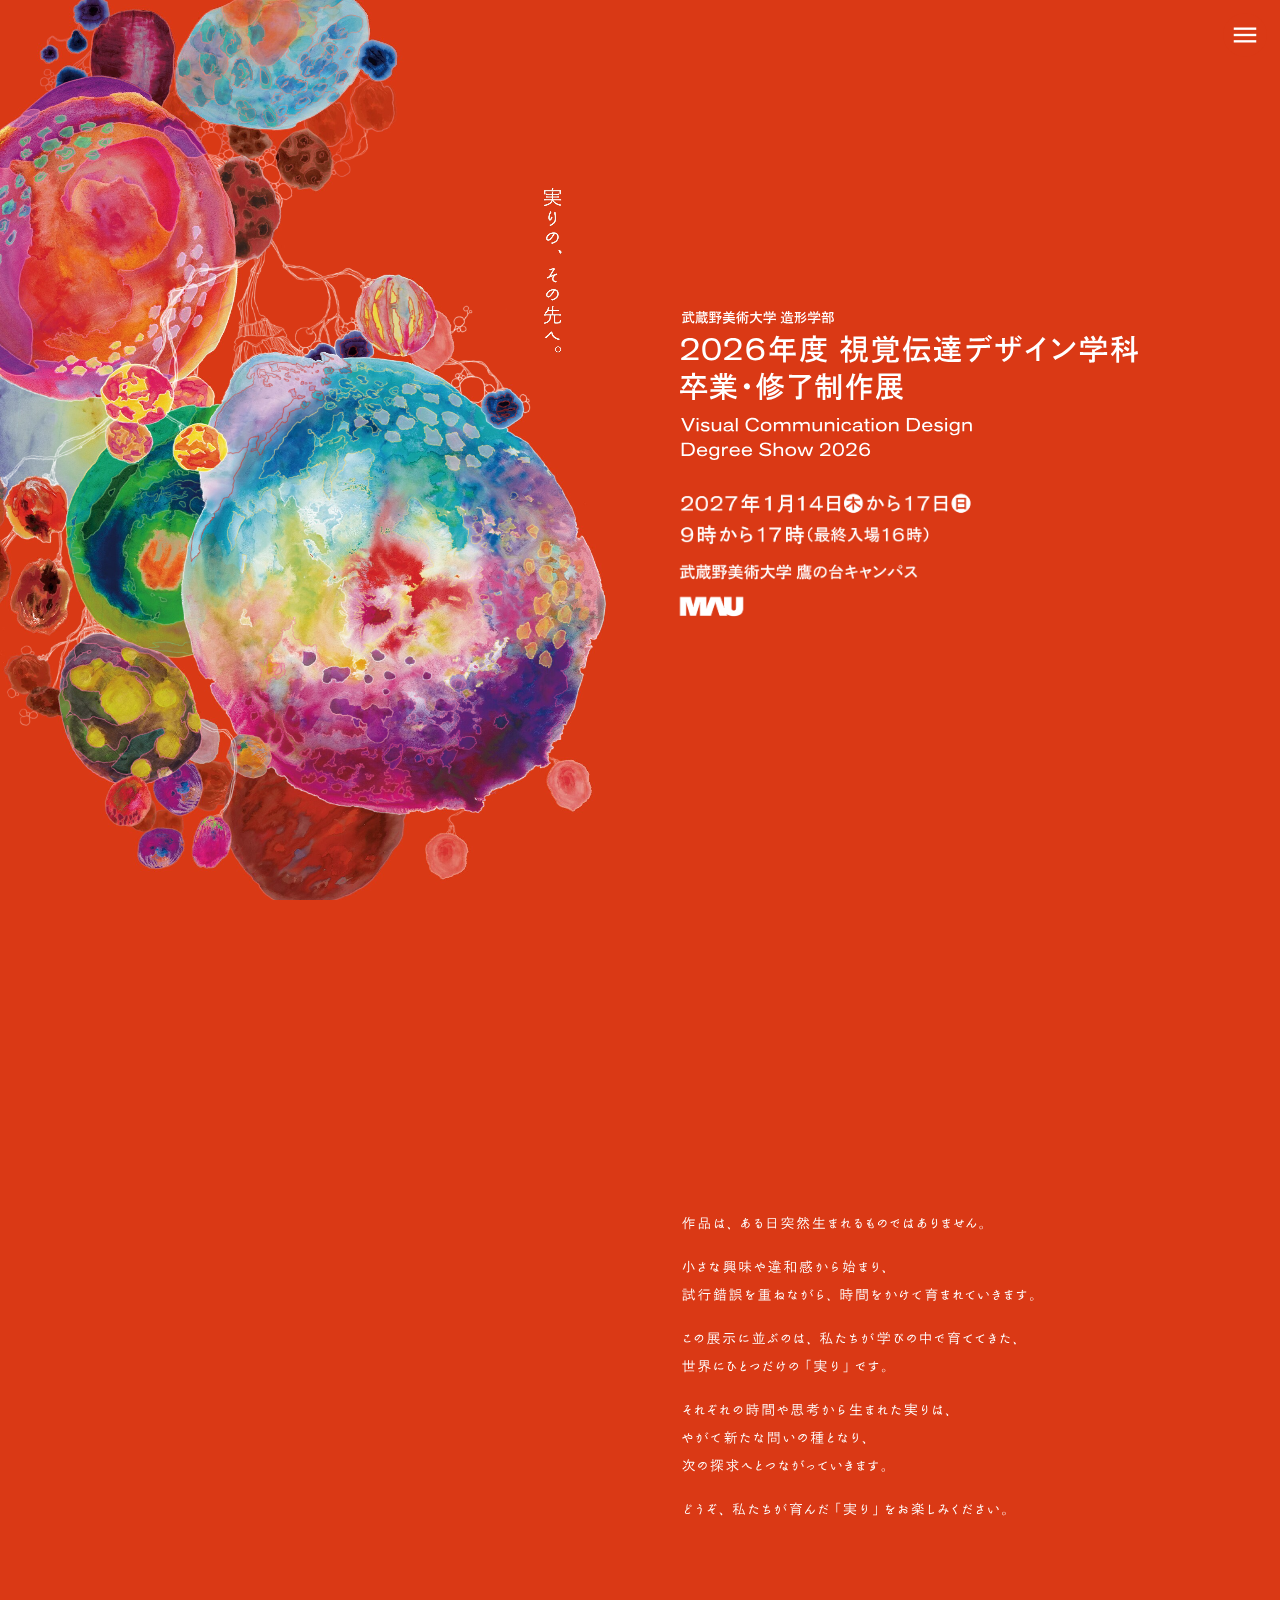
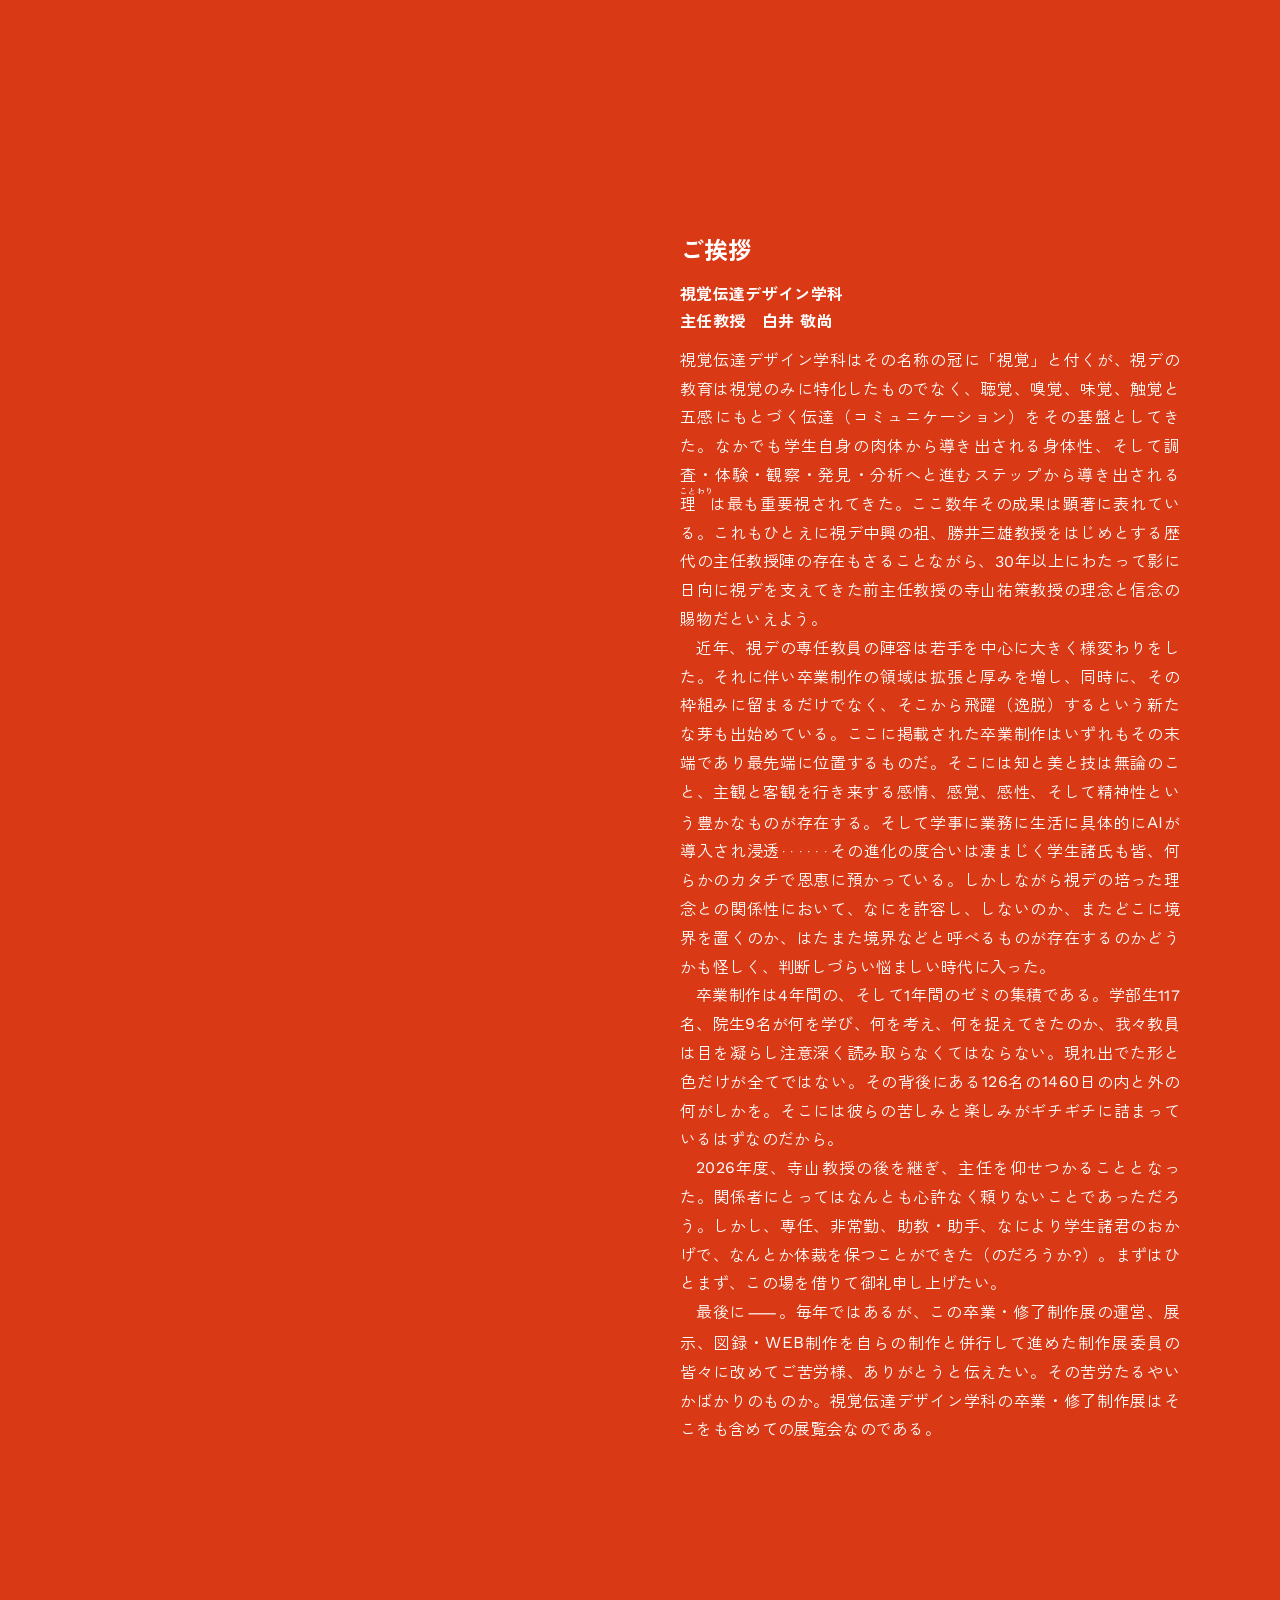
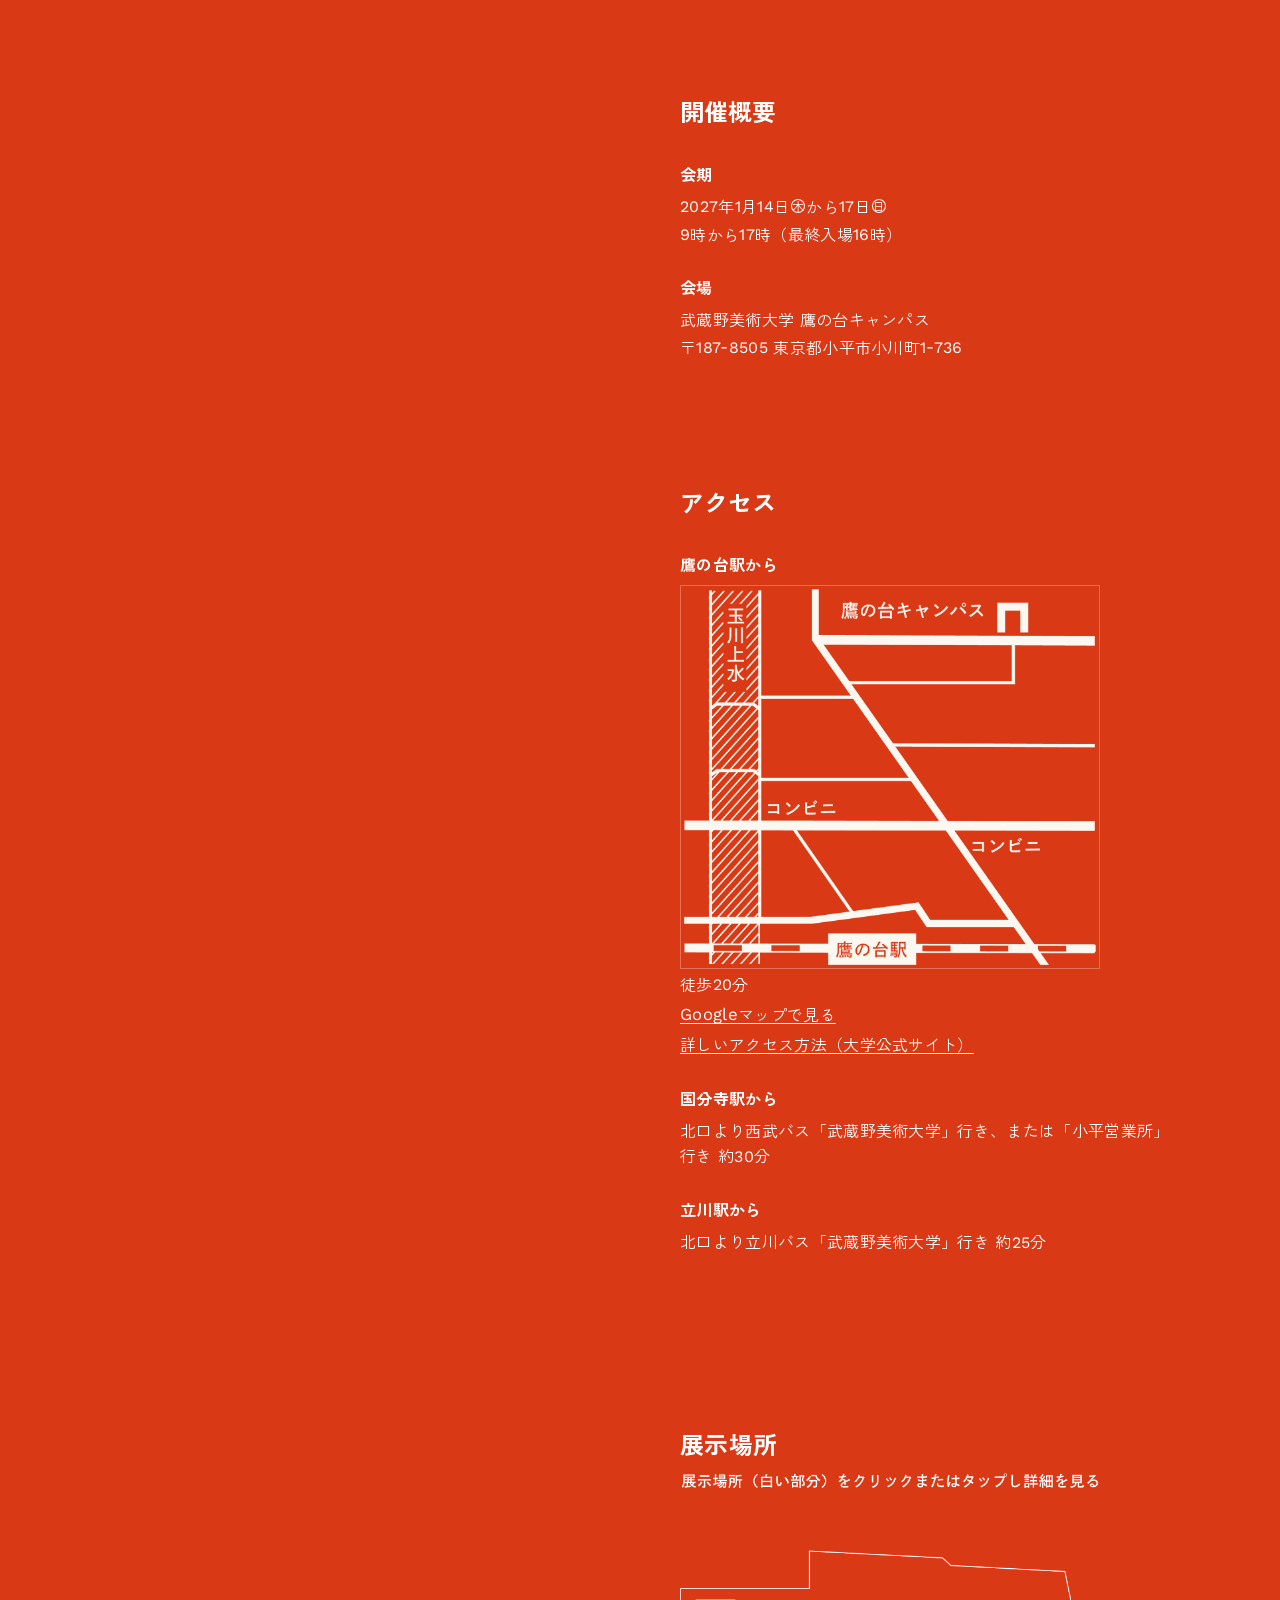
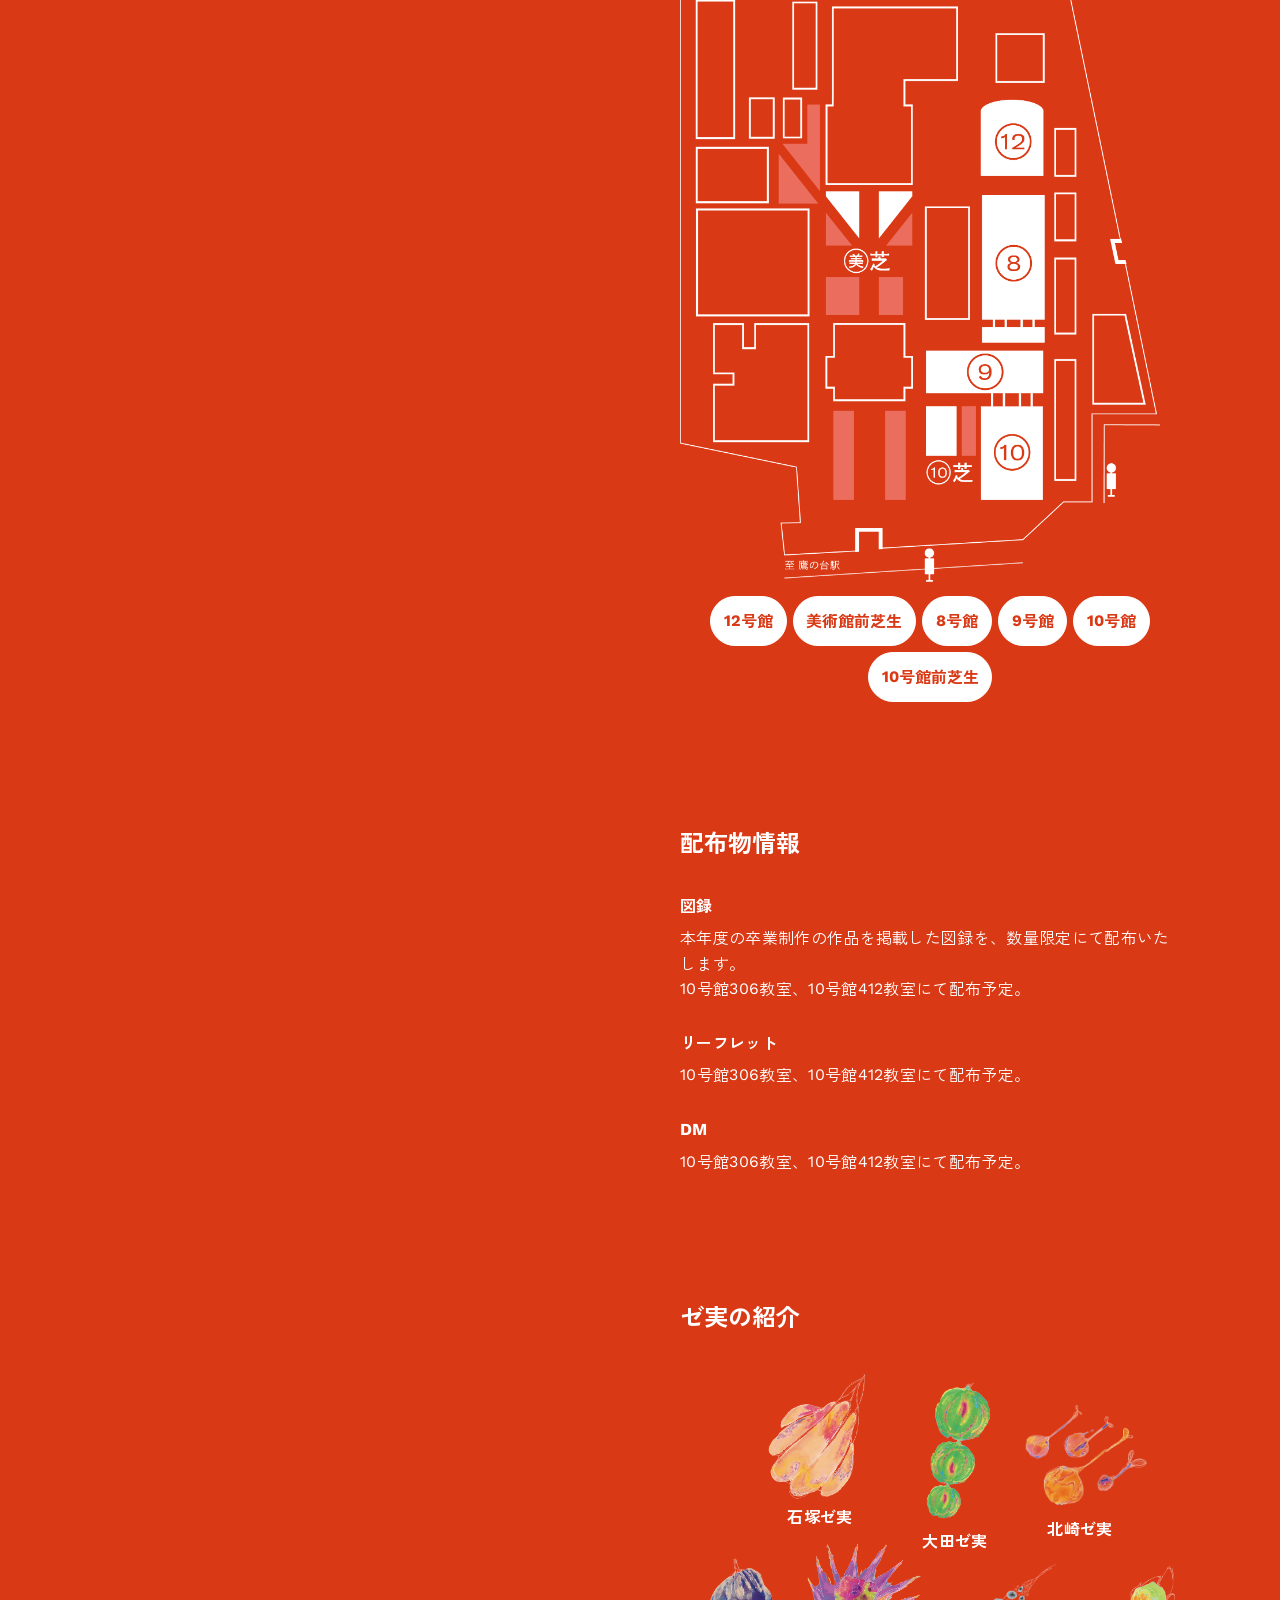
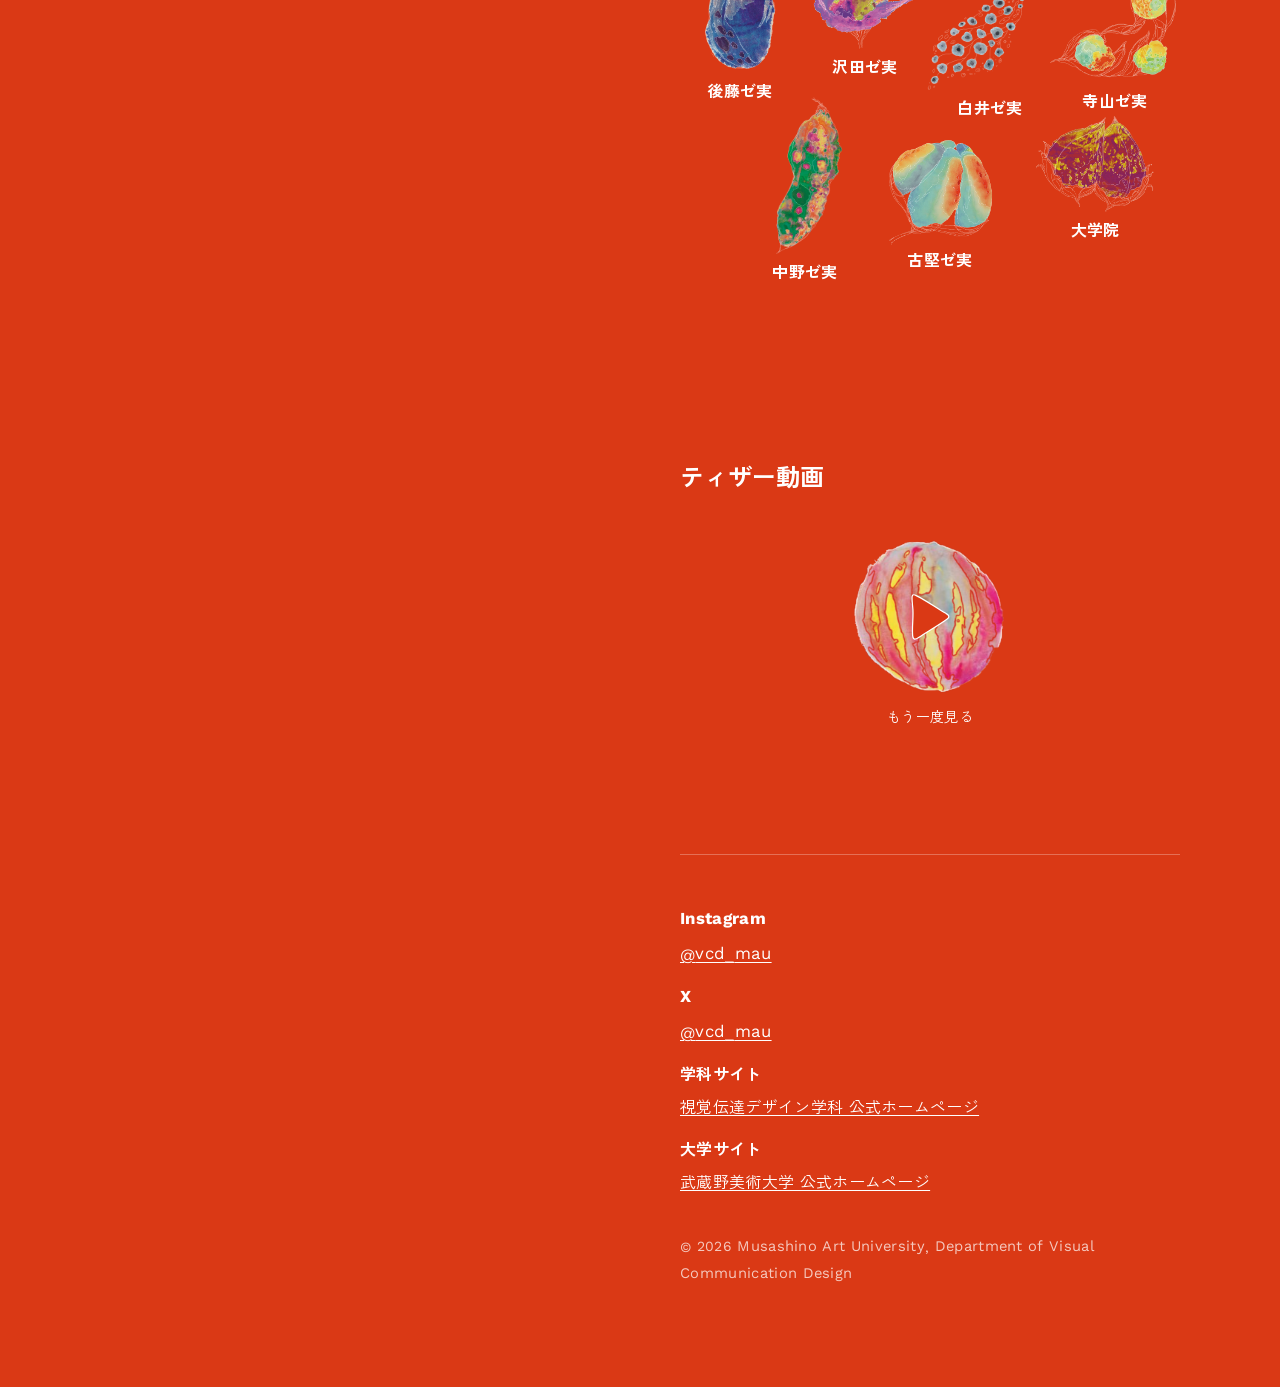
==== commit a44eeb78: "Refine visual fade and exhibition information" ====
--- a/production/index.html
+++ b/production/index.html
@@ -17,10 +17,10 @@
 
 <link rel="preconnect" href="https://fonts.googleapis.com">
 <link rel="preconnect" href="https://fonts.gstatic.com" crossorigin>
-<link href="https://fonts.googleapis.com/css2?family=Work+Sans:ital,wght@0,400;0,600;0,700;1,600&family=Zen+Kaku+Gothic+New:wght@400;500;700&display=swap" rel="stylesheet">
+<link href="https://fonts.googleapis.com/css2?family=Work+Sans:ital,wght@0,400;0,600;0,700;1,400;1,600&family=Zen+Kaku+Gothic+New:wght@400;500;700&display=swap" rel="stylesheet">
 <link rel="stylesheet" href="https://cdnjs.cloudflare.com/ajax/libs/font-awesome/6.7.2/css/all.min.css" crossorigin="anonymous" referrerpolicy="no-referrer">
 <!-- ?v= はキャッシュよけ（CSS・JS を変えたら上げる。works/ のページは studio-embed/local/page.template.html） -->
-<link rel="stylesheet" href="assets/style.css?v=20261121f">
+<link rel="stylesheet" href="assets/style.css?v=20261128c">
 <!-- KV の文字（キャッチ・大学名・タイトル・MAU ロゴ）を最初の描画から隠しておく。
      表示は kv.js が KV のアニメーションに合わせて行う。kv.js が動かなかったときのため 10 秒で必ず出す -->
 <script>
@@ -1287,7 +1287,7 @@
       var DIRS = {
         north: { src: 'assets/img/map/campus-north.png?v=1109y', w: 1307, h: 1026, baseW: 1227, baseH: 1026, pos: {
           '12号館': [26, 25.4, 10.4, 15], '8号館': [61.7, 26.6, 2.6, 12.3], '9号館': [65.4, 27, 7.3, 22.5], '10号館': [74.3, 26.5, 15.5, 13], '10号館前芝生': [74.5, 39.9, 15.1, 9.7], '美術館前芝生': [39.5, 51.5, 11, 18] } },
-        'west-higashi': { src: 'assets/img/map/hover/campus-1.png', w: 1664, h: 2457, baseW: 1664, baseH: 2457, pos: { '12号館': [63, 32, 14, 10], '8号館': [63, 44, 14, 22], '9号館': [51, 66, 24, 7], '10号館': [63, 73, 14, 16], '10号館前芝生': [51.5, 75.4, 5.9, 6.6], '美術館前芝生': [30, 39, 14, 10] } },
+        'west-higashi': { src: 'assets/img/map/hover/campus-1.png', w: 1664, h: 2457, baseW: 1664, baseH: 2457, pos: { '12号館': [63, 32, 14, 10], '8号館': [63, 44, 14, 22], '9号館': [51, 66, 24, 7], '10号館': [63, 73, 14, 16], '10号館前芝生': [51, 75.3, 11, 10.3], '美術館前芝生': [30.3, 44.8, 18.3, 11.8] } },
         west: { src: 'assets/img/map/campus-west.png?v=1109u', w: 1106, h: 1307, baseW: 1026, baseH: 1227, pos: {
           '12号館': [60.5, 26, 13, 11.5], '8号館': [61.2, 61.7, 12.2, 2.6], '9号館': [50.5, 65.4, 22.5, 7.3], '10号館': [60.5, 74.3, 13, 15.5], '10号館前芝生': [50.5, 74.5, 9.5, 15.1], '美術館前芝生': [30.5, 39.5, 18, 11] } }
       };
@@ -1334,7 +1334,7 @@
         </div>
         <figcaption>
           <p class="handout__name">図録</p>
-          <p class="handout__desc">今年も数量限定にて、本年度の卒業制作の作品を掲載した図録を配布いたします。<br>10号館306教室、10号館412教室にて配布予定。</p>
+          <p class="handout__desc">本年度の卒業制作の作品を掲載した図録を、数量限定にて配布いたします。<br>10号館306教室、10号館412教室にて配布予定。</p>
         </figcaption>
       </figure>
       <figure class="handout">
@@ -1357,7 +1357,7 @@
     <div class="layout1-only layout1-grid layout1-handouts reveal">
       <figure class="layout1-row layout1-catalog">
         <h3>図録</h3>
-        <figcaption><div class="handout__photos"><img src="assets/img/handouts/catalog.jpg" alt="図録の全体（仮イメージ）" loading="lazy" width="1600" height="1200"><img src="assets/img/handouts/catalog-detail-mock.jpg" alt="図録の拡大（仮イメージ）" loading="lazy" width="1600" height="1200"></div><p>今年も数量限定にて、本年度の卒業制作の作品を掲載した図録を配布いたします。<br>10号館306教室、10号館412教室にて配布予定。</p></figcaption>
+        <figcaption><div class="handout__photos"><img src="assets/img/handouts/catalog.jpg" alt="図録の全体（仮イメージ）" loading="lazy" width="1600" height="1200"><img src="assets/img/handouts/catalog-detail-mock.jpg" alt="図録の拡大（仮イメージ）" loading="lazy" width="1600" height="1200"></div><p>本年度の卒業制作の作品を掲載した図録を、数量限定にて配布いたします。<br>10号館306教室、10号館412教室にて配布予定。</p></figcaption>
       </figure>
       <figure class="layout1-row">
         <h3>リーフレット</h3>
@@ -1888,12 +1888,12 @@
   </div>
 </footer>
 
-<script src="assets/kv.js?v=20261120b" defer></script>
+<script src="assets/kv.js?v=20261128a" defer></script>
 <script src="assets/deco.js?v=20261120a" defer></script>
 <script src="assets/script.js?v=202611081240" defer></script>
 <script src="assets/fruit-features.js?v=20261109" defer></script>
 <script src="assets/fruit-intro.js?v=20261111d" defer></script>
-<script src="assets/fruit-linked.js?v=20261121a" defer></script>
+<script src="assets/fruit-linked.js?v=20261128a" defer></script>
   <dialog class="motion-intro" id="motion-intro" aria-label="オープニング動画">
     <span class="motion-intro__focus" tabindex="-1" aria-label="オープニング動画"></span>
     <button class="motion-intro__close" type="button" aria-label="動画を閉じる">×</button>
@@ -1979,7 +1979,7 @@
     })();
   </script>
 <script src="assets/catalog-carousel.js?v=20261109"></script>
-<script src="assets/floor-guide.js?v=20261124"></script>
+<script src="assets/floor-guide.js?v=20261128a"></script>
 <script src="assets/latin-baseline.js?v=20261121a" defer></script>
 </body>
 </html>
--- a/production/assets/style.css
+++ b/production/assets/style.css
@@ -1383,10 +1383,11 @@
   .fruit-preview__header { flex-shrink: 0; margin-bottom: clamp(10px, 2vh, 20px); }
   .fruit-preview__number, .fruit-preview__feature-label { font-size: clamp(11px, 1.5vh, 14px); line-height: 1.7; text-align: right; padding-right: 12px; }
   .fruit-preview__number { font-weight: 600; }
+  .fruit-preview__feature-label { font-weight: 700; }
   .fruit-preview h2 { margin: 0; font-size: clamp(16px, 2.5vh, 22px); line-height: 1.3; }
-  .fruit-preview__english { display: block; font-size: clamp(11px, 1.5vh, 14px); font-style: italic; font-weight: 600; line-height: 1.3; }
+  .fruit-preview__english { display: block; font-size: clamp(11px, 1.5vh, 14px); font-style: italic; font-weight: 400; line-height: 1.3; }
   .fruit-preview p { flex-shrink: 0; width: 100%; margin: 0; font-size: clamp(14px, 1.7vh, 16px); line-height: 1.7; }
-  .fruit-preview .fruit-preview__description { box-sizing: border-box; min-height: var(--preview-description-height, 0px); padding-left: clamp(54px, 6vw, 86px); padding-right: 8%; font-size: clamp(10px, 1.6vh, 14px); }
+  .fruit-preview .fruit-preview__description { box-sizing: border-box; min-height: var(--preview-description-height, 0px); padding-left: clamp(54px, 6vw, 86px); padding-right: 14%; font-size: clamp(10px, 1.6vh, 14px); }
   .fruit-preview .fruit-preview__feature:not([hidden]) { align-items: baseline; flex-shrink: 0; margin-bottom: clamp(12px, 3vh, 32px); }
   .fruit-preview__feature { min-height: var(--preview-feature-height, 3.4em); }
   .fruit-preview__art { flex: 0 0 var(--preview-art-size, min(43vh, 390px)); display: flex; align-items: center; justify-content: center; margin-bottom: clamp(8px, 2vh, 24px); }
@@ -1729,7 +1730,6 @@
 /* フロアマップの区切り線は画像間だけに設ける。 */
 .floor-guide-floor + .floor-guide-floor { margin-top: 16px; padding-top: 16px; border-top: 1px solid rgb(var(--paper-rgb) / .45); }
 .floor-guide-dialog--fit .floor-guide-image { width: auto; max-height: max(0px, calc(min(90dvh, 900px) - 100px)); }
-.floor-guide-dialog--fit[data-building="8号館"] .floor-guide-image { max-height: max(0px, calc((min(90dvh, 900px) - 120px) / 2)); }
 @media (min-width: 901px) {
   .floor-guide-dialog[data-building="10号館"] { width: min(1600px, calc(100% - 32px)); }
   .floor-guide-dialog[data-building="10号館"] .floor-guide-floors { display: flex; align-items: stretch; }
@@ -1796,3 +1796,29 @@
 @media (max-width: 690px) {
   html[data-video-style="fruit"] body.home .video-section__player { width: min(128px, 100%); }
 }
+
+/* 学名のラベルは番号・特徴と同じ左の列に配置する。 */
+.fruit-preview__english { position: relative; }
+.fruit-preview__scientific-label { position: absolute; right: 100%; box-sizing: border-box; width: clamp(54px, 6vw, 86px); padding-right: 12px; text-align: right; font-style: normal; font-weight: 700; }
+
+/* KVのフェードは絵の実際の下端に固定し、枠や画面の下端には追従させない。 */
+html body.home .kv::after { content: none; }
+html body.home .kv.has-art-pos::after,
+html[data-kvfade] body.home .kv.has-art-pos::after,
+html[data-kv1] body.home .kv.has-art-pos::after {
+  content: "";
+  position: absolute;
+  left: 0;
+  right: 0;
+  top: calc(var(--kv-art-bottom) - var(--kv-art-h) * .14);
+  bottom: auto;
+  height: calc(var(--kv-art-h) * .14);
+  z-index: 1;
+  pointer-events: none;
+  background: linear-gradient(to bottom, rgb(var(--c-bg-rgb) / 0), rgb(var(--c-bg-rgb) / .25) 40%, var(--c-bg) 100%);
+}
+
+/* 絵の下端がKV枠の外にある場合は、フェードを表示しない。 */
+html body.home .kv.has-art-pos:not(.has-visible-art-bottom)::after,
+html[data-kvfade] body.home .kv.has-art-pos:not(.has-visible-art-bottom)::after,
+html[data-kv1] body.home .kv.has-art-pos:not(.has-visible-art-bottom)::after { content: none; }
